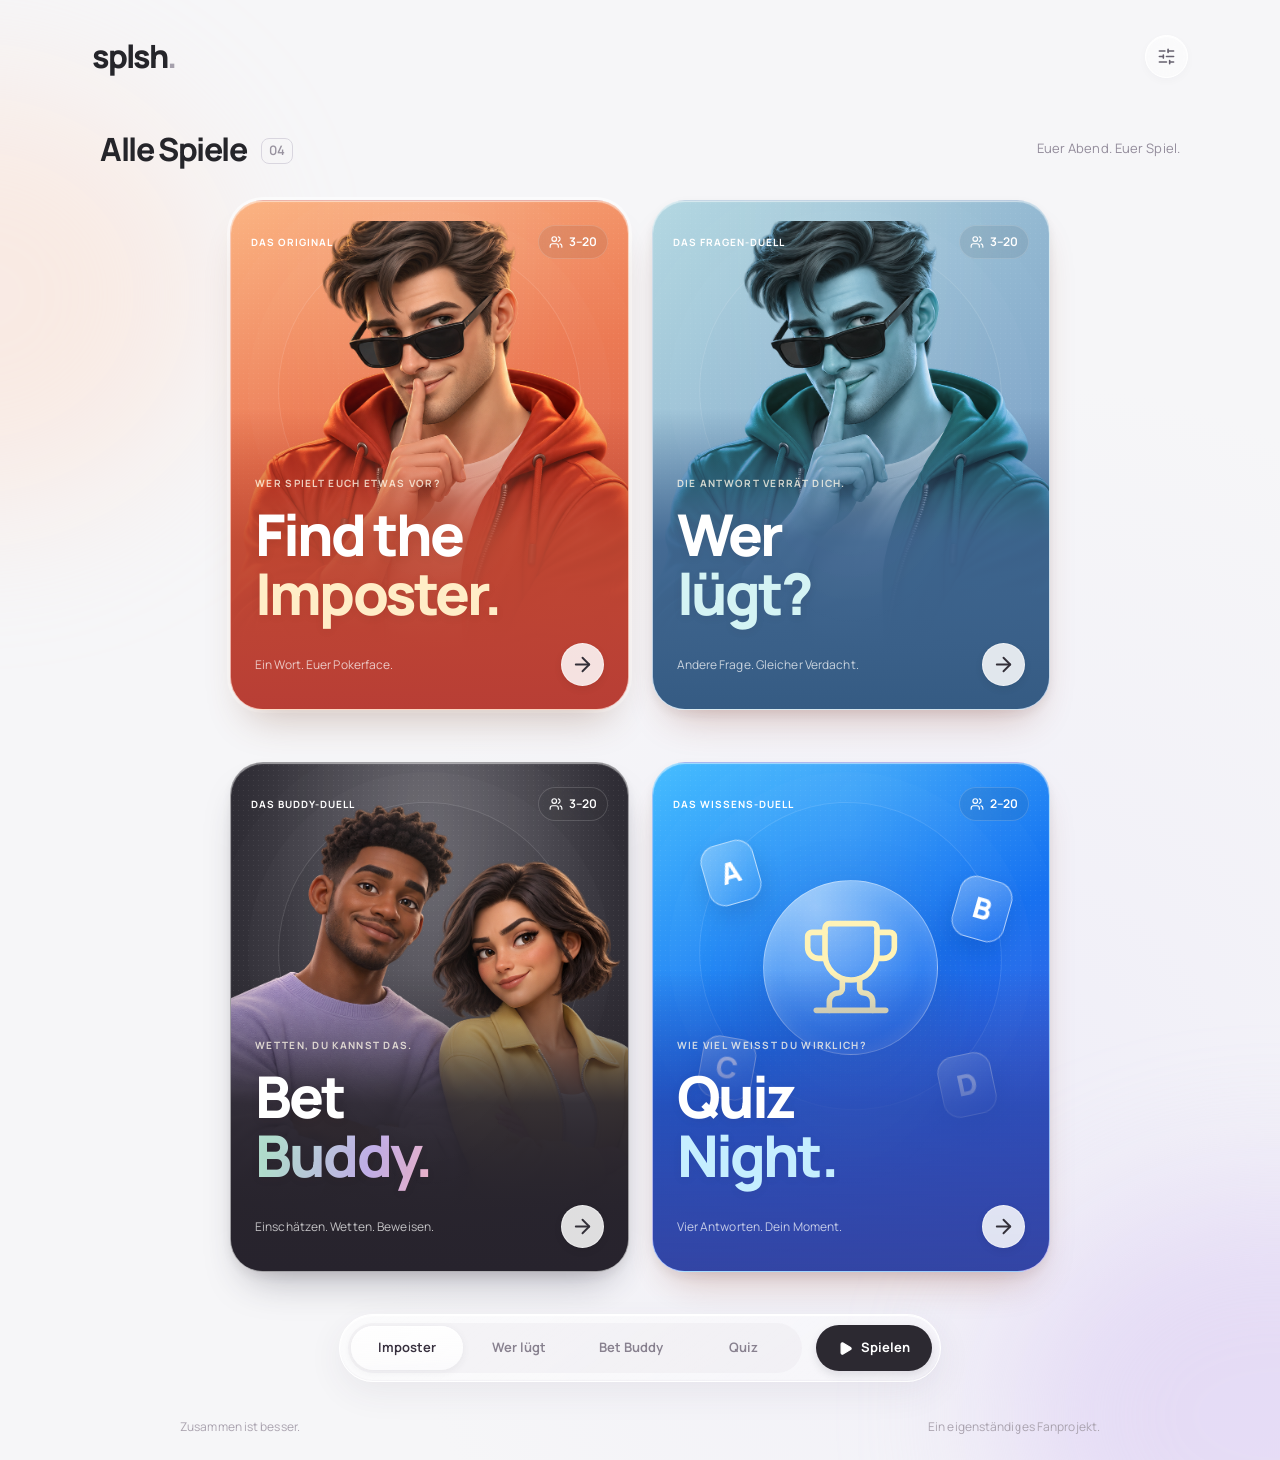
==== index.html @ 6ff17825 "Add files via upload" ====
<!DOCTYPE html><html lang="de"><head><meta charSet="utf-8"/><meta name="viewport" content="width=device-width, initial-scale=1"/><link rel="stylesheet" href="./assets/static/css/index.BQdQdp-l.css" data-rsc-css-href="./assets/static/css/index.BQdQdp-l.css" data-precedence="vite-rsc/importer-resources"/><link rel="modulepreload" fetchPriority="low" href="./assets/static/chunks/index-DfPTAKK_.js"/><script src="./assets/static/chunks/rolldown-runtime-C60lm6uB.js" type="module" async=""></script><script src="./assets/static/chunks/framework-D_rUT4EX.js" type="module" async=""></script><link rel="modulepreload" href="./assets/static/chunks/layout-segment-context-BwCTw4o7.js" crossorigin=""/><link rel="modulepreload" href="./assets/static/chunks/page-D4falIQR.js" crossorigin=""/><title>SPLSH! – Euer Spieleabend</title><meta name="description" content="Imposter, Wer lügt, Bet Buddy und Quiz: Partyspiele für Freunde auf einem Handy."/><script>Object.assign(((self[Symbol.for("vinext.navigationRuntime")]??={bootstrap:{routeManifest:null},functions:{}}).bootstrap.rsc??={rsc:[]}),{params:{},nav:{"pathname":"/","searchParams":[]}})</script><link rel="modulepreload" href="./assets/static/chunks/index-DfPTAKK_.js" />
<link rel="icon" href="./favicon.svg" type="image/svg+xml"></head><body><div class="library-shell"><div class="ambient ambient-one"></div><div class="ambient ambient-two"></div><header class="library-header"><button class="brand" aria-label="Zur Spielauswahl">splsh<span>.</span></button><button class="glass-icon" aria-label="Darstellung einstellen"><svg xmlns="http://www.w3.org/2000/svg" width="19" height="19" viewBox="0 0 24 24" fill="none" stroke="currentColor" stroke-width="2" stroke-linecap="round" stroke-linejoin="round" class="lucide lucide-sliders-horizontal" aria-hidden="true"><path d="M10 5H3"></path><path d="M12 19H3"></path><path d="M14 3v4"></path><path d="M16 17v4"></path><path d="M21 12h-9"></path><path d="M21 19h-5"></path><path d="M21 5h-7"></path><path d="M8 10v4"></path><path d="M8 12H3"></path></svg></button></header><main class="library-main"><div class="library-title"><h1>Alle Spiele<span class="game-count">04</span></h1><span class="library-caption">Euer Abend. Euer Spiel.</span></div><div class="game-carousel"><div class="poster-track"><div class="poster-slide"><button class="poster poster-imposter is-selected" aria-label="Imposter spielen"><div class="poster-surface"><div class="poster-grain"></div><span class="poster-orbit"></span><div class="poster-meta"><span class="poster-label">DAS ORIGINAL</span><span class="glass-badge"><svg xmlns="http://www.w3.org/2000/svg" width="14" height="14" viewBox="0 0 24 24" fill="none" stroke="currentColor" stroke-width="2" stroke-linecap="round" stroke-linejoin="round" class="lucide lucide-users" aria-hidden="true"><path d="M16 21v-2a4 4 0 0 0-4-4H6a4 4 0 0 0-4 4v2"></path><path d="M16 3.128a4 4 0 0 1 0 7.744"></path><path d="M22 21v-2a4 4 0 0 0-3-3.87"></path><circle cx="9" cy="7" r="4"></circle></svg> <!-- -->3–20</span></div><div class="poster-art"><img src="./imposter-character.png" alt="" fetchPriority="high" draggable="false"/></div><div class="poster-copy"><span class="poster-eyebrow">WER SPIELT EUCH ETWAS VOR?</span><h2>Find the<br/><em>Imposter.</em></h2><div class="poster-bottom"><span>Ein Wort. Euer Pokerface.</span><span class="poster-play"><svg xmlns="http://www.w3.org/2000/svg" width="23" height="23" viewBox="0 0 24 24" fill="none" stroke="currentColor" stroke-width="2" stroke-linecap="round" stroke-linejoin="round" class="lucide lucide-arrow-right" aria-hidden="true"><path d="M5 12h14"></path><path d="m12 5 7 7-7 7"></path></svg></span></div></div></div></button></div><div class="poster-slide"><button class="poster poster-questions " aria-label="Wer lügt spielen"><div class="poster-surface"><div class="poster-grain"></div><span class="poster-orbit"></span><div class="poster-meta"><span class="poster-label">DAS FRAGEN-DUELL</span><span class="glass-badge"><svg xmlns="http://www.w3.org/2000/svg" width="14" height="14" viewBox="0 0 24 24" fill="none" stroke="currentColor" stroke-width="2" stroke-linecap="round" stroke-linejoin="round" class="lucide lucide-users" aria-hidden="true"><path d="M16 21v-2a4 4 0 0 0-4-4H6a4 4 0 0 0-4 4v2"></path><path d="M16 3.128a4 4 0 0 1 0 7.744"></path><path d="M22 21v-2a4 4 0 0 0-3-3.87"></path><circle cx="9" cy="7" r="4"></circle></svg> <!-- -->3–20</span></div><div class="poster-art"><img src="./imposter-character.png" alt="" fetchPriority="auto" draggable="false"/></div><div class="poster-copy"><span class="poster-eyebrow">DIE ANTWORT VERRÄT DICH.</span><h2>Wer<br/><em>lügt?</em></h2><div class="poster-bottom"><span>Andere Frage. Gleicher Verdacht.</span><span class="poster-play"><svg xmlns="http://www.w3.org/2000/svg" width="23" height="23" viewBox="0 0 24 24" fill="none" stroke="currentColor" stroke-width="2" stroke-linecap="round" stroke-linejoin="round" class="lucide lucide-arrow-right" aria-hidden="true"><path d="M5 12h14"></path><path d="m12 5 7 7-7 7"></path></svg></span></div></div></div></button></div><div class="poster-slide"><button class="poster poster-buddy " aria-label="Bet Buddy spielen"><div class="poster-surface"><div class="poster-grain"></div><span class="poster-orbit"></span><div class="poster-meta"><span class="poster-label">DAS BUDDY-DUELL</span><span class="glass-badge"><svg xmlns="http://www.w3.org/2000/svg" width="14" height="14" viewBox="0 0 24 24" fill="none" stroke="currentColor" stroke-width="2" stroke-linecap="round" stroke-linejoin="round" class="lucide lucide-users" aria-hidden="true"><path d="M16 21v-2a4 4 0 0 0-4-4H6a4 4 0 0 0-4 4v2"></path><path d="M16 3.128a4 4 0 0 1 0 7.744"></path><path d="M22 21v-2a4 4 0 0 0-3-3.87"></path><circle cx="9" cy="7" r="4"></circle></svg> <!-- -->3–20</span></div><div class="poster-art"><img src="./buddy-characters.png" alt="" fetchPriority="auto" draggable="false"/></div><div class="poster-copy"><span class="poster-eyebrow">WETTEN, DU KANNST DAS.</span><h2>Bet<br/><em>Buddy.</em></h2><div class="poster-bottom"><span>Einschätzen. Wetten. Beweisen.</span><span class="poster-play"><svg xmlns="http://www.w3.org/2000/svg" width="23" height="23" viewBox="0 0 24 24" fill="none" stroke="currentColor" stroke-width="2" stroke-linecap="round" stroke-linejoin="round" class="lucide lucide-arrow-right" aria-hidden="true"><path d="M5 12h14"></path><path d="m12 5 7 7-7 7"></path></svg></span></div></div></div></button></div><div class="poster-slide"><button class="poster poster-quiz " aria-label="Quiz spielen"><div class="poster-surface"><div class="poster-grain"></div><span class="poster-orbit"></span><div class="poster-meta"><span class="poster-label">DAS WISSENS-DUELL</span><span class="glass-badge"><svg xmlns="http://www.w3.org/2000/svg" width="14" height="14" viewBox="0 0 24 24" fill="none" stroke="currentColor" stroke-width="2" stroke-linecap="round" stroke-linejoin="round" class="lucide lucide-users" aria-hidden="true"><path d="M16 21v-2a4 4 0 0 0-4-4H6a4 4 0 0 0-4 4v2"></path><path d="M16 3.128a4 4 0 0 1 0 7.744"></path><path d="M22 21v-2a4 4 0 0 0-3-3.87"></path><circle cx="9" cy="7" r="4"></circle></svg> <!-- -->2–20</span></div><div class="quiz-poster-art" aria-hidden="true"><span class="quiz-orb"><svg xmlns="http://www.w3.org/2000/svg" width="104" height="104" viewBox="0 0 24 24" fill="none" stroke="currentColor" stroke-width="1.3" stroke-linecap="round" stroke-linejoin="round" class="lucide lucide-trophy" aria-hidden="true"><path d="M10 14.66V17a1 1 0 0 1-1 1 2 2 0 0 0-2 2v2"></path><path d="M14 14.66V17a1 1 0 0 0 1 1 2 2 0 0 1 2 2v2"></path><path d="M17.916 10H19.5A2.5 2.5 0 0 0 22 7.5V5a1 1 0 0 0-1-1h-3"></path><path d="M4 22h16"></path><path d="M6 9a6 6 0 0 0 12 0V3a1 1 0 0 0-1-1H7a1 1 0 0 0-1 1z"></path><path d="M6.084 10H4.5A2.5 2.5 0 0 1 2 7.5V5a1 1 0 0 1 1-1h3"></path></svg></span><span class="quiz-float quiz-float-a">A</span><span class="quiz-float quiz-float-b">B</span><span class="quiz-float quiz-float-c">C</span><span class="quiz-float quiz-float-d">D</span></div><div class="poster-copy"><span class="poster-eyebrow">WIE VIEL WEISST DU WIRKLICH?</span><h2>Quiz<br/><em>Night.</em></h2><div class="poster-bottom"><span>Vier Antworten. Dein Moment.</span><span class="poster-play"><svg xmlns="http://www.w3.org/2000/svg" width="23" height="23" viewBox="0 0 24 24" fill="none" stroke="currentColor" stroke-width="2" stroke-linecap="round" stroke-linejoin="round" class="lucide lucide-arrow-right" aria-hidden="true"><path d="M5 12h14"></path><path d="m12 5 7 7-7 7"></path></svg></span></div></div></div></button></div></div></div><div class="carousel-controls"><button aria-label="Vorheriges Spiel" disabled=""><svg xmlns="http://www.w3.org/2000/svg" width="18" height="18" viewBox="0 0 24 24" fill="none" stroke="currentColor" stroke-width="2" stroke-linecap="round" stroke-linejoin="round" class="lucide lucide-chevron-left" aria-hidden="true"><path d="m15 18-6-6 6-6"></path></svg></button><div class="carousel-dots"><button aria-label="Imposter auswählen" aria-pressed="true" class="active"></button><button aria-label="Wer lügt auswählen" aria-pressed="false" class=""></button><button aria-label="Bet Buddy auswählen" aria-pressed="false" class=""></button><button aria-label="Quiz auswählen" aria-pressed="false" class=""></button></div><button aria-label="Nächstes Spiel"><svg xmlns="http://www.w3.org/2000/svg" width="18" height="18" viewBox="0 0 24 24" fill="none" stroke="currentColor" stroke-width="2" stroke-linecap="round" stroke-linejoin="round" class="lucide lucide-chevron-right" aria-hidden="true"><path d="m9 18 6-6-6-6"></path></svg></button></div><nav class="glass-dock" aria-label="Spiel wählen und starten"><div class="dock-selector"><span class="dock-indicator" style="--active-game:0"></span><button aria-pressed="true">Imposter</button><button aria-pressed="false">Wer lügt</button><button aria-pressed="false">Bet Buddy</button><button aria-pressed="false">Quiz</button></div><button class="dock-play"><svg xmlns="http://www.w3.org/2000/svg" width="15" height="15" viewBox="0 0 24 24" fill="currentColor" stroke="currentColor" stroke-width="2" stroke-linecap="round" stroke-linejoin="round" class="lucide lucide-play" aria-hidden="true"><path d="M5 5a2 2 0 0 1 3.008-1.728l11.997 6.998a2 2 0 0 1 .003 3.458l-12 7A2 2 0 0 1 5 19z"></path></svg> Spielen</button></nav></main><footer class="library-footer"><span>Zusammen ist besser.</span><span>Ein eigenständiges Fanprojekt.</span></footer></div><script type="module" src="./assets/static/chunks/index-DfPTAKK_.js" id="_R_" async=""></script><script>((self[Symbol.for("vinext.navigationRuntime")]??={bootstrap:{routeManifest:null},functions:{}}).bootstrap.rsc??={rsc:[]}).rsc.push("2:I[\"3bb4c73cb361\",[],\"Children\",1]\n")</script><script>((self[Symbol.for("vinext.navigationRuntime")]??={bootstrap:{routeManifest:null},functions:{}}).bootstrap.rsc??={rsc:[]}).rsc.push("3:I[\"0bef8629d058\",[],\"GlobalErrorBoundary\",1]\n")</script><script>((self[Symbol.for("vinext.navigationRuntime")]??={bootstrap:{routeManifest:null},functions:{}}).bootstrap.rsc??={rsc:[]}).rsc.push("4:I[\"a7f3f1d63985\",[],\"default\",1]\n")</script><script>((self[Symbol.for("vinext.navigationRuntime")]??={bootstrap:{routeManifest:null},functions:{}}).bootstrap.rsc??={rsc:[]}).rsc.push("5:I[\"0bef8629d058\",[],\"ErrorBoundary\",1]\n")</script><script>((self[Symbol.for("vinext.navigationRuntime")]??={bootstrap:{routeManifest:null},functions:{}}).bootstrap.rsc??={rsc:[]}).rsc.push("6:I[\"bcc88b3729e4\",[],\"LayoutSegmentProvider\",1]\n")</script><script>((self[Symbol.for("vinext.navigationRuntime")]??={bootstrap:{routeManifest:null},functions:{}}).bootstrap.rsc??={rsc:[]}).rsc.push("7:I[\"3bb4c73cb361\",[],\"Slot\",1]\n")</script><script>((self[Symbol.for("vinext.navigationRuntime")]??={bootstrap:{routeManifest:null},functions:{}}).bootstrap.rsc??={rsc:[]}).rsc.push("8:I[\"0bef8629d058\",[],\"NotFoundBoundary\",1]\n")</script><script>((self[Symbol.for("vinext.navigationRuntime")]??={bootstrap:{routeManifest:null},functions:{}}).bootstrap.rsc??={rsc:[]}).rsc.push("9:I[\"fdec6512cad3\",[],\"AppRouterScrollTarget\",1]\n")</script><script>((self[Symbol.for("vinext.navigationRuntime")]??={bootstrap:{routeManifest:null},functions:{}}).bootstrap.rsc??={rsc:[]}).rsc.push("a:I[\"0bef8629d058\",[],\"RedirectBoundary\",1]\n")</script><script>((self[Symbol.for("vinext.navigationRuntime")]??={bootstrap:{routeManifest:null},functions:{}}).bootstrap.rsc??={rsc:[]}).rsc.push(":HL[\"./assets/static/css/index.BQdQdp-l.css\",\"style\"     ]\n")</script><script>((self[Symbol.for("vinext.navigationRuntime")]??={bootstrap:{routeManifest:null},functions:{}}).bootstrap.rsc??={rsc:[]}).rsc.push("0:{\"page:/\":\"$L1\",\"layout:/\":[[[\"$\",\"link\",\"css:./assets/static/css/index.BQdQdp-l.css\",{\"rel\":\"stylesheet\",\"precedence\":\"vite-rsc/importer-resources\",\"href\":\"./assets/static/css/index.BQdQdp-l.css\",\"data-rsc-css-href\":\"./assets/static/css/index.BQdQdp-l.css\"}],\"$undefined\"],[\"$\",\"html\",null,{\"lang\":\"de\",\"children\":[\"$\",\"body\",null,{\"children\":[\"$\",\"$L2\",null,{}]}]}]],\"route:/\":[[[\"$\",\"meta\",null,{\"charSet\":\"utf-8\"}],[[\"$\",\"title\",\"0\",{\"children\":\"SPLSH! – Euer Spieleabend\"}],[\"$\",\"meta\",\"1\",{\"name\":\"description\",\"content\":\"Imposter, Wer lügt, Bet Buddy und Quiz: Partyspiele für Freunde auf einem Handy.\"}]],[[\"$\",\"meta\",\"0\",{\"name\":\"viewport\",\"content\":\"width=device-width, initial-scale=1\"}]]],[\"$\",\"$L3\",null,{\"fallback\":\"$4\",\"children\":[\"$\",\"$L5\",null,{\"fallback\":\"$4\",\"children\":[\"$\",\"$L6\",null,{\"providerId\":\"layout:/\",\"segmentMap\":{\"children\":[]},\"children\":[\"$\",\"$L7\",null,{\"id\":\"layout:/\",\"parallelSlots\":\"$undefined\",\"children\":[\"$\",\"$L8\",null,{\"resetKey\":\"\",\"fallback\":[[\"$\",\"title\",null,{\"children\":\"404: This page could not be found.\"}],[\"$\",\"div\",null,{\"style\":{\"fontFamily\":\"system-ui,\\\"Segoe UI\\\",Roboto,Helvetica,Arial,sans-serif,\\\"Apple Color Emoji\\\",\\\"Segoe UI Emoji\\\"\",\"height\":\"100vh\",\"textAlign\":\"center\",\"display\":\"flex\",\"flexDirection\":\"column\",\"alignItems\":\"center\",\"justifyContent\":\"center\"},\"children\":[\"$\",\"div\",null,{\"children\":[[\"$\",\"style\",null,{\"dangerouslySetInnerHTML\":{\"__html\":\"body{color:#000;background:#fff;margin:0}.next-error-h1{border-right:1px solid rgba(0,0,0,.3)}@media (prefers-color-scheme:dark){body{color:#fff;background:#000}.next-error-h1{border-right:1px solid rgba(255,255,255,.3)}}\"}}],[\"$\",\"h1\",null,{\"className\":\"next-error-h1\",\"style\":{\"display\":\"inline-block\",\"margin\":\"0 20px 0 0\",\"padding\":\"0 23px 0 0\",\"fontSize\":24,\"fontWeight\":500,\"verticalAlign\":\"top\",\"lineHeight\":\"49px\"},\"children\":404}],[\"$\",\"div\",null,{\"style\":{\"display\":\"inline-block\"},\"children\":[\"$\",\"h2\",null,{\"style\":{\"fontSize\":14,\"fontWeight\":400,\"lineHeight\":\"49px\",\"margin\":0},\"children\":\"This page could not be found.\"}]}]]}]}]],\"children\":[\"$\",\"$L9\",null,{\"children\":[\"$\",\"$La\",null,{\"children\":[[\"$\",\"$L6\",null,{\"providerId\":\"page:/\",\"segmentMap\":{\"children\":[\"__PAGE__\"]},\"children\":[\"$\",\"$L7\",null,{\"id\":\"page:/\"}]}],null]}]}]}]}]}]}]}],null,null],\"__route\":\"route:/\",\"__interceptionContext\":null,\"__layoutIds\":[\"layout:/\"],\"__rootLayout\":\"/\",\"__bfcacheSegmentIdentities\":{\"layout:/\":\"[\\\"layout\\\",\\\"layout:/\\\",\\\"root-boundary:/\\\",\\\"\\\"]\",\"page:/\":\"[\\\"page\\\",\\\"page:/\\\",\\\"root-boundary:/\\\",\\\"\\\"]\"},\"__srcPage\":[\"page\"],\"__layoutFlags\":{\"layout:/\":\"s\"},\"__artifactCompatibility\":{\"schemaVersion\":1,\"graphVersion\":\"app-route-graph:1177fd80f83fa7b0\",\"deploymentVersion\":\"8898e995-30de-4232-a645-29464180fdb5\",\"appElementsSchemaVersion\":1,\"rscPayloadSchemaVersion\":1,\"rootBoundaryId\":\"/\",\"renderEpoch\":null}}\n")</script><script>((self[Symbol.for("vinext.navigationRuntime")]??={bootstrap:{routeManifest:null},functions:{}}).bootstrap.rsc??={rsc:[]}).rsc.push("b:I[\"6efdf509a785\",[],\"default\",1]\n")</script><script>((self[Symbol.for("vinext.navigationRuntime")]??={bootstrap:{routeManifest:null},functions:{}}).bootstrap.rsc??={rsc:[]}).rsc.push("1:[\"$\",\"$Lb\",null,{\"params\":\"$@c\",\"searchParams\":\"$@d\"}]\n")</script><script>((self[Symbol.for("vinext.navigationRuntime")]??={bootstrap:{routeManifest:null},functions:{}}).bootstrap.rsc??={rsc:[]}).rsc.push("c:{}\n")</script><script>((self[Symbol.for("vinext.navigationRuntime")]??={bootstrap:{routeManifest:null},functions:{}}).bootstrap.rsc??={rsc:[]}).rsc.push("d:{}\n")</script><script>Object.assign(((self[Symbol.for("vinext.navigationRuntime")]??={bootstrap:{routeManifest:null},functions:{}}).bootstrap.rsc??={rsc:[]}),{"initialCacheKind":"dynamic"});((self[Symbol.for("vinext.navigationRuntime")]??={bootstrap:{routeManifest:null},functions:{}}).bootstrap.rsc??={rsc:[]}).done=true</script></body></html>
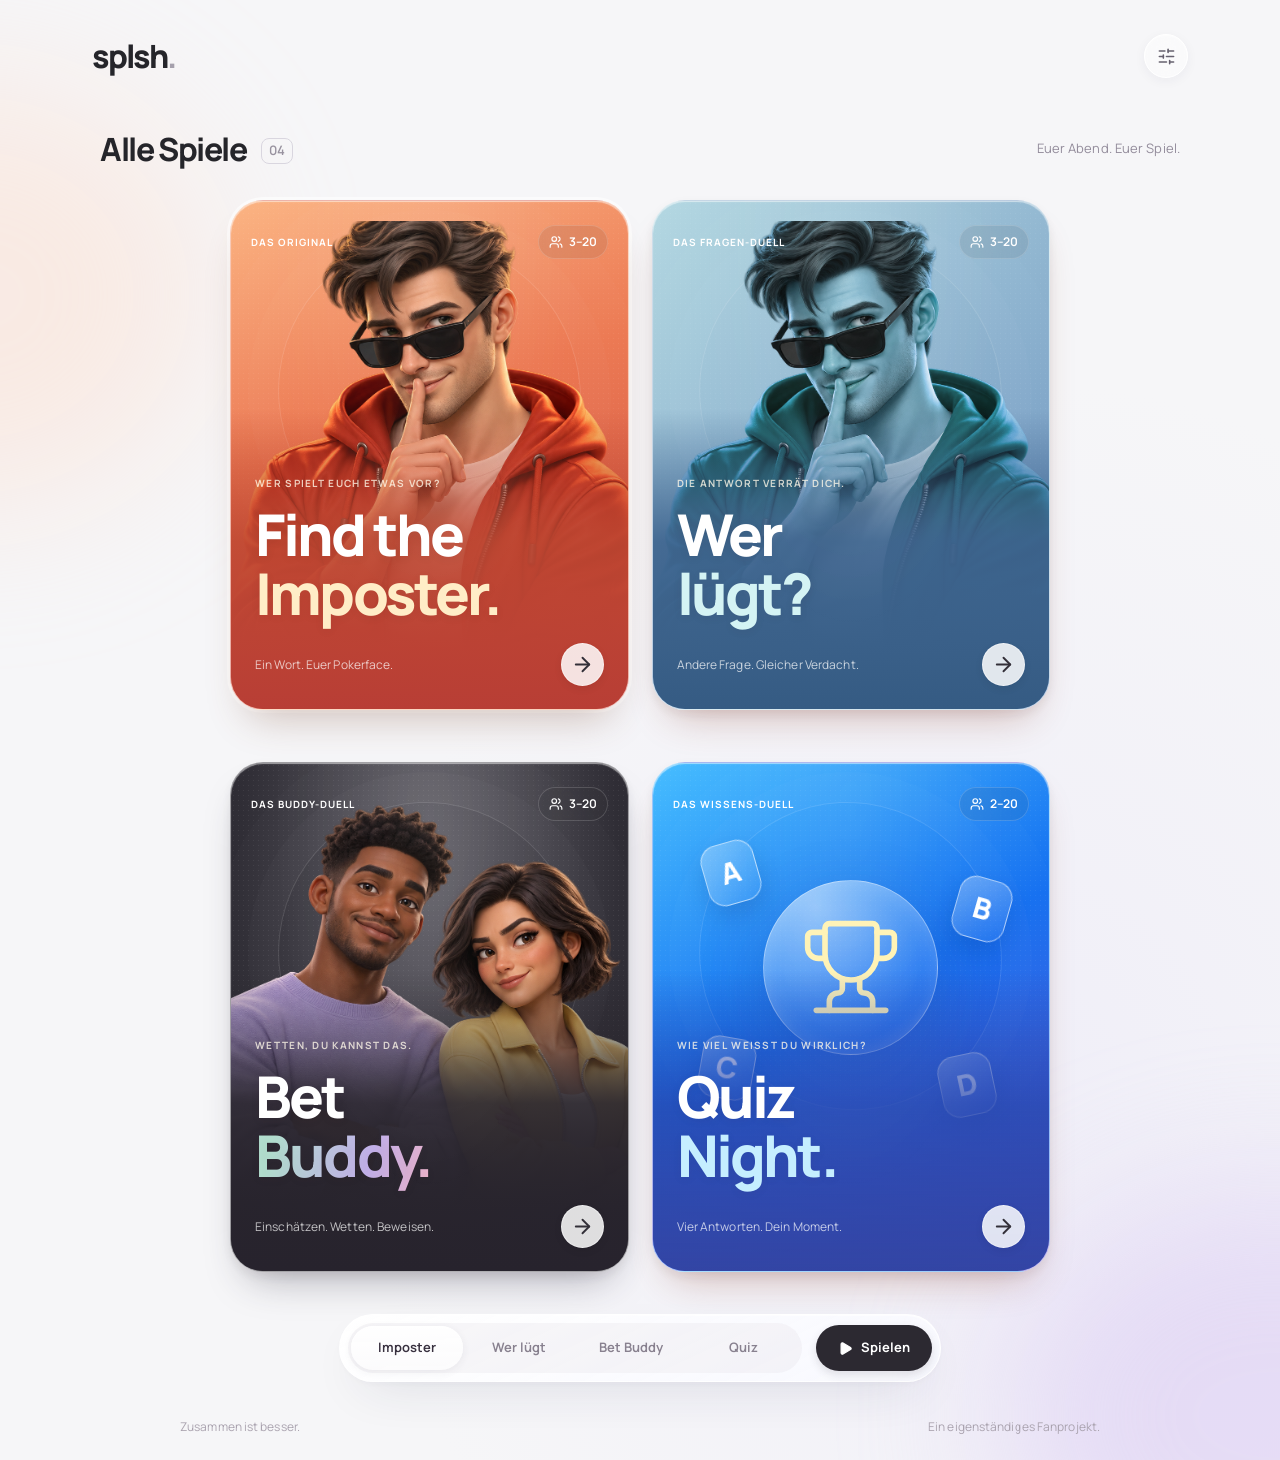
==== commit 6700916d: "Add files via upload" ====
--- a/index.html
+++ b/index.html
@@ -1,2 +1,2 @@
-<!DOCTYPE html><html lang="de"><head><meta charSet="utf-8"/><meta name="viewport" content="width=device-width, initial-scale=1"/><link rel="stylesheet" href="./assets/static/css/index.BQdQdp-l.css" data-rsc-css-href="./assets/static/css/index.BQdQdp-l.css" data-precedence="vite-rsc/importer-resources"/><link rel="modulepreload" fetchPriority="low" href="./assets/static/chunks/index-DfPTAKK_.js"/><script src="./assets/static/chunks/rolldown-runtime-C60lm6uB.js" type="module" async=""></script><script src="./assets/static/chunks/framework-D_rUT4EX.js" type="module" async=""></script><link rel="modulepreload" href="./assets/static/chunks/layout-segment-context-BwCTw4o7.js" crossorigin=""/><link rel="modulepreload" href="./assets/static/chunks/page-D4falIQR.js" crossorigin=""/><title>SPLSH! – Euer Spieleabend</title><meta name="description" content="Imposter, Wer lügt, Bet Buddy und Quiz: Partyspiele für Freunde auf einem Handy."/><script>Object.assign(((self[Symbol.for("vinext.navigationRuntime")]??={bootstrap:{routeManifest:null},functions:{}}).bootstrap.rsc??={rsc:[]}),{params:{},nav:{"pathname":"/","searchParams":[]}})</script><link rel="modulepreload" href="./assets/static/chunks/index-DfPTAKK_.js" />
-<link rel="icon" href="./favicon.svg" type="image/svg+xml"></head><body><div class="library-shell"><div class="ambient ambient-one"></div><div class="ambient ambient-two"></div><header class="library-header"><button class="brand" aria-label="Zur Spielauswahl">splsh<span>.</span></button><button class="glass-icon" aria-label="Darstellung einstellen"><svg xmlns="http://www.w3.org/2000/svg" width="19" height="19" viewBox="0 0 24 24" fill="none" stroke="currentColor" stroke-width="2" stroke-linecap="round" stroke-linejoin="round" class="lucide lucide-sliders-horizontal" aria-hidden="true"><path d="M10 5H3"></path><path d="M12 19H3"></path><path d="M14 3v4"></path><path d="M16 17v4"></path><path d="M21 12h-9"></path><path d="M21 19h-5"></path><path d="M21 5h-7"></path><path d="M8 10v4"></path><path d="M8 12H3"></path></svg></button></header><main class="library-main"><div class="library-title"><h1>Alle Spiele<span class="game-count">04</span></h1><span class="library-caption">Euer Abend. Euer Spiel.</span></div><div class="game-carousel"><div class="poster-track"><div class="poster-slide"><button class="poster poster-imposter is-selected" aria-label="Imposter spielen"><div class="poster-surface"><div class="poster-grain"></div><span class="poster-orbit"></span><div class="poster-meta"><span class="poster-label">DAS ORIGINAL</span><span class="glass-badge"><svg xmlns="http://www.w3.org/2000/svg" width="14" height="14" viewBox="0 0 24 24" fill="none" stroke="currentColor" stroke-width="2" stroke-linecap="round" stroke-linejoin="round" class="lucide lucide-users" aria-hidden="true"><path d="M16 21v-2a4 4 0 0 0-4-4H6a4 4 0 0 0-4 4v2"></path><path d="M16 3.128a4 4 0 0 1 0 7.744"></path><path d="M22 21v-2a4 4 0 0 0-3-3.87"></path><circle cx="9" cy="7" r="4"></circle></svg> <!-- -->3–20</span></div><div class="poster-art"><img src="./imposter-character.png" alt="" fetchPriority="high" draggable="false"/></div><div class="poster-copy"><span class="poster-eyebrow">WER SPIELT EUCH ETWAS VOR?</span><h2>Find the<br/><em>Imposter.</em></h2><div class="poster-bottom"><span>Ein Wort. Euer Pokerface.</span><span class="poster-play"><svg xmlns="http://www.w3.org/2000/svg" width="23" height="23" viewBox="0 0 24 24" fill="none" stroke="currentColor" stroke-width="2" stroke-linecap="round" stroke-linejoin="round" class="lucide lucide-arrow-right" aria-hidden="true"><path d="M5 12h14"></path><path d="m12 5 7 7-7 7"></path></svg></span></div></div></div></button></div><div class="poster-slide"><button class="poster poster-questions " aria-label="Wer lügt spielen"><div class="poster-surface"><div class="poster-grain"></div><span class="poster-orbit"></span><div class="poster-meta"><span class="poster-label">DAS FRAGEN-DUELL</span><span class="glass-badge"><svg xmlns="http://www.w3.org/2000/svg" width="14" height="14" viewBox="0 0 24 24" fill="none" stroke="currentColor" stroke-width="2" stroke-linecap="round" stroke-linejoin="round" class="lucide lucide-users" aria-hidden="true"><path d="M16 21v-2a4 4 0 0 0-4-4H6a4 4 0 0 0-4 4v2"></path><path d="M16 3.128a4 4 0 0 1 0 7.744"></path><path d="M22 21v-2a4 4 0 0 0-3-3.87"></path><circle cx="9" cy="7" r="4"></circle></svg> <!-- -->3–20</span></div><div class="poster-art"><img src="./imposter-character.png" alt="" fetchPriority="auto" draggable="false"/></div><div class="poster-copy"><span class="poster-eyebrow">DIE ANTWORT VERRÄT DICH.</span><h2>Wer<br/><em>lügt?</em></h2><div class="poster-bottom"><span>Andere Frage. Gleicher Verdacht.</span><span class="poster-play"><svg xmlns="http://www.w3.org/2000/svg" width="23" height="23" viewBox="0 0 24 24" fill="none" stroke="currentColor" stroke-width="2" stroke-linecap="round" stroke-linejoin="round" class="lucide lucide-arrow-right" aria-hidden="true"><path d="M5 12h14"></path><path d="m12 5 7 7-7 7"></path></svg></span></div></div></div></button></div><div class="poster-slide"><button class="poster poster-buddy " aria-label="Bet Buddy spielen"><div class="poster-surface"><div class="poster-grain"></div><span class="poster-orbit"></span><div class="poster-meta"><span class="poster-label">DAS BUDDY-DUELL</span><span class="glass-badge"><svg xmlns="http://www.w3.org/2000/svg" width="14" height="14" viewBox="0 0 24 24" fill="none" stroke="currentColor" stroke-width="2" stroke-linecap="round" stroke-linejoin="round" class="lucide lucide-users" aria-hidden="true"><path d="M16 21v-2a4 4 0 0 0-4-4H6a4 4 0 0 0-4 4v2"></path><path d="M16 3.128a4 4 0 0 1 0 7.744"></path><path d="M22 21v-2a4 4 0 0 0-3-3.87"></path><circle cx="9" cy="7" r="4"></circle></svg> <!-- -->3–20</span></div><div class="poster-art"><img src="./buddy-characters.png" alt="" fetchPriority="auto" draggable="false"/></div><div class="poster-copy"><span class="poster-eyebrow">WETTEN, DU KANNST DAS.</span><h2>Bet<br/><em>Buddy.</em></h2><div class="poster-bottom"><span>Einschätzen. Wetten. Beweisen.</span><span class="poster-play"><svg xmlns="http://www.w3.org/2000/svg" width="23" height="23" viewBox="0 0 24 24" fill="none" stroke="currentColor" stroke-width="2" stroke-linecap="round" stroke-linejoin="round" class="lucide lucide-arrow-right" aria-hidden="true"><path d="M5 12h14"></path><path d="m12 5 7 7-7 7"></path></svg></span></div></div></div></button></div><div class="poster-slide"><button class="poster poster-quiz " aria-label="Quiz spielen"><div class="poster-surface"><div class="poster-grain"></div><span class="poster-orbit"></span><div class="poster-meta"><span class="poster-label">DAS WISSENS-DUELL</span><span class="glass-badge"><svg xmlns="http://www.w3.org/2000/svg" width="14" height="14" viewBox="0 0 24 24" fill="none" stroke="currentColor" stroke-width="2" stroke-linecap="round" stroke-linejoin="round" class="lucide lucide-users" aria-hidden="true"><path d="M16 21v-2a4 4 0 0 0-4-4H6a4 4 0 0 0-4 4v2"></path><path d="M16 3.128a4 4 0 0 1 0 7.744"></path><path d="M22 21v-2a4 4 0 0 0-3-3.87"></path><circle cx="9" cy="7" r="4"></circle></svg> <!-- -->2–20</span></div><div class="quiz-poster-art" aria-hidden="true"><span class="quiz-orb"><svg xmlns="http://www.w3.org/2000/svg" width="104" height="104" viewBox="0 0 24 24" fill="none" stroke="currentColor" stroke-width="1.3" stroke-linecap="round" stroke-linejoin="round" class="lucide lucide-trophy" aria-hidden="true"><path d="M10 14.66V17a1 1 0 0 1-1 1 2 2 0 0 0-2 2v2"></path><path d="M14 14.66V17a1 1 0 0 0 1 1 2 2 0 0 1 2 2v2"></path><path d="M17.916 10H19.5A2.5 2.5 0 0 0 22 7.5V5a1 1 0 0 0-1-1h-3"></path><path d="M4 22h16"></path><path d="M6 9a6 6 0 0 0 12 0V3a1 1 0 0 0-1-1H7a1 1 0 0 0-1 1z"></path><path d="M6.084 10H4.5A2.5 2.5 0 0 1 2 7.5V5a1 1 0 0 1 1-1h3"></path></svg></span><span class="quiz-float quiz-float-a">A</span><span class="quiz-float quiz-float-b">B</span><span class="quiz-float quiz-float-c">C</span><span class="quiz-float quiz-float-d">D</span></div><div class="poster-copy"><span class="poster-eyebrow">WIE VIEL WEISST DU WIRKLICH?</span><h2>Quiz<br/><em>Night.</em></h2><div class="poster-bottom"><span>Vier Antworten. Dein Moment.</span><span class="poster-play"><svg xmlns="http://www.w3.org/2000/svg" width="23" height="23" viewBox="0 0 24 24" fill="none" stroke="currentColor" stroke-width="2" stroke-linecap="round" stroke-linejoin="round" class="lucide lucide-arrow-right" aria-hidden="true"><path d="M5 12h14"></path><path d="m12 5 7 7-7 7"></path></svg></span></div></div></div></button></div></div></div><div class="carousel-controls"><button aria-label="Vorheriges Spiel" disabled=""><svg xmlns="http://www.w3.org/2000/svg" width="18" height="18" viewBox="0 0 24 24" fill="none" stroke="currentColor" stroke-width="2" stroke-linecap="round" stroke-linejoin="round" class="lucide lucide-chevron-left" aria-hidden="true"><path d="m15 18-6-6 6-6"></path></svg></button><div class="carousel-dots"><button aria-label="Imposter auswählen" aria-pressed="true" class="active"></button><button aria-label="Wer lügt auswählen" aria-pressed="false" class=""></button><button aria-label="Bet Buddy auswählen" aria-pressed="false" class=""></button><button aria-label="Quiz auswählen" aria-pressed="false" class=""></button></div><button aria-label="Nächstes Spiel"><svg xmlns="http://www.w3.org/2000/svg" width="18" height="18" viewBox="0 0 24 24" fill="none" stroke="currentColor" stroke-width="2" stroke-linecap="round" stroke-linejoin="round" class="lucide lucide-chevron-right" aria-hidden="true"><path d="m9 18 6-6-6-6"></path></svg></button></div><nav class="glass-dock" aria-label="Spiel wählen und starten"><div class="dock-selector"><span class="dock-indicator" style="--active-game:0"></span><button aria-pressed="true">Imposter</button><button aria-pressed="false">Wer lügt</button><button aria-pressed="false">Bet Buddy</button><button aria-pressed="false">Quiz</button></div><button class="dock-play"><svg xmlns="http://www.w3.org/2000/svg" width="15" height="15" viewBox="0 0 24 24" fill="currentColor" stroke="currentColor" stroke-width="2" stroke-linecap="round" stroke-linejoin="round" class="lucide lucide-play" aria-hidden="true"><path d="M5 5a2 2 0 0 1 3.008-1.728l11.997 6.998a2 2 0 0 1 .003 3.458l-12 7A2 2 0 0 1 5 19z"></path></svg> Spielen</button></nav></main><footer class="library-footer"><span>Zusammen ist besser.</span><span>Ein eigenständiges Fanprojekt.</span></footer></div><script type="module" src="./assets/static/chunks/index-DfPTAKK_.js" id="_R_" async=""></script><script>((self[Symbol.for("vinext.navigationRuntime")]??={bootstrap:{routeManifest:null},functions:{}}).bootstrap.rsc??={rsc:[]}).rsc.push("2:I[\"3bb4c73cb361\",[],\"Children\",1]\n")</script><script>((self[Symbol.for("vinext.navigationRuntime")]??={bootstrap:{routeManifest:null},functions:{}}).bootstrap.rsc??={rsc:[]}).rsc.push("3:I[\"0bef8629d058\",[],\"GlobalErrorBoundary\",1]\n")</script><script>((self[Symbol.for("vinext.navigationRuntime")]??={bootstrap:{routeManifest:null},functions:{}}).bootstrap.rsc??={rsc:[]}).rsc.push("4:I[\"a7f3f1d63985\",[],\"default\",1]\n")</script><script>((self[Symbol.for("vinext.navigationRuntime")]??={bootstrap:{routeManifest:null},functions:{}}).bootstrap.rsc??={rsc:[]}).rsc.push("5:I[\"0bef8629d058\",[],\"ErrorBoundary\",1]\n")</script><script>((self[Symbol.for("vinext.navigationRuntime")]??={bootstrap:{routeManifest:null},functions:{}}).bootstrap.rsc??={rsc:[]}).rsc.push("6:I[\"bcc88b3729e4\",[],\"LayoutSegmentProvider\",1]\n")</script><script>((self[Symbol.for("vinext.navigationRuntime")]??={bootstrap:{routeManifest:null},functions:{}}).bootstrap.rsc??={rsc:[]}).rsc.push("7:I[\"3bb4c73cb361\",[],\"Slot\",1]\n")</script><script>((self[Symbol.for("vinext.navigationRuntime")]??={bootstrap:{routeManifest:null},functions:{}}).bootstrap.rsc??={rsc:[]}).rsc.push("8:I[\"0bef8629d058\",[],\"NotFoundBoundary\",1]\n")</script><script>((self[Symbol.for("vinext.navigationRuntime")]??={bootstrap:{routeManifest:null},functions:{}}).bootstrap.rsc??={rsc:[]}).rsc.push("9:I[\"fdec6512cad3\",[],\"AppRouterScrollTarget\",1]\n")</script><script>((self[Symbol.for("vinext.navigationRuntime")]??={bootstrap:{routeManifest:null},functions:{}}).bootstrap.rsc??={rsc:[]}).rsc.push("a:I[\"0bef8629d058\",[],\"RedirectBoundary\",1]\n")</script><script>((self[Symbol.for("vinext.navigationRuntime")]??={bootstrap:{routeManifest:null},functions:{}}).bootstrap.rsc??={rsc:[]}).rsc.push(":HL[\"./assets/static/css/index.BQdQdp-l.css\",\"style\"     ]\n")</script><script>((self[Symbol.for("vinext.navigationRuntime")]??={bootstrap:{routeManifest:null},functions:{}}).bootstrap.rsc??={rsc:[]}).rsc.push("0:{\"page:/\":\"$L1\",\"layout:/\":[[[\"$\",\"link\",\"css:./assets/static/css/index.BQdQdp-l.css\",{\"rel\":\"stylesheet\",\"precedence\":\"vite-rsc/importer-resources\",\"href\":\"./assets/static/css/index.BQdQdp-l.css\",\"data-rsc-css-href\":\"./assets/static/css/index.BQdQdp-l.css\"}],\"$undefined\"],[\"$\",\"html\",null,{\"lang\":\"de\",\"children\":[\"$\",\"body\",null,{\"children\":[\"$\",\"$L2\",null,{}]}]}]],\"route:/\":[[[\"$\",\"meta\",null,{\"charSet\":\"utf-8\"}],[[\"$\",\"title\",\"0\",{\"children\":\"SPLSH! – Euer Spieleabend\"}],[\"$\",\"meta\",\"1\",{\"name\":\"description\",\"content\":\"Imposter, Wer lügt, Bet Buddy und Quiz: Partyspiele für Freunde auf einem Handy.\"}]],[[\"$\",\"meta\",\"0\",{\"name\":\"viewport\",\"content\":\"width=device-width, initial-scale=1\"}]]],[\"$\",\"$L3\",null,{\"fallback\":\"$4\",\"children\":[\"$\",\"$L5\",null,{\"fallback\":\"$4\",\"children\":[\"$\",\"$L6\",null,{\"providerId\":\"layout:/\",\"segmentMap\":{\"children\":[]},\"children\":[\"$\",\"$L7\",null,{\"id\":\"layout:/\",\"parallelSlots\":\"$undefined\",\"children\":[\"$\",\"$L8\",null,{\"resetKey\":\"\",\"fallback\":[[\"$\",\"title\",null,{\"children\":\"404: This page could not be found.\"}],[\"$\",\"div\",null,{\"style\":{\"fontFamily\":\"system-ui,\\\"Segoe UI\\\",Roboto,Helvetica,Arial,sans-serif,\\\"Apple Color Emoji\\\",\\\"Segoe UI Emoji\\\"\",\"height\":\"100vh\",\"textAlign\":\"center\",\"display\":\"flex\",\"flexDirection\":\"column\",\"alignItems\":\"center\",\"justifyContent\":\"center\"},\"children\":[\"$\",\"div\",null,{\"children\":[[\"$\",\"style\",null,{\"dangerouslySetInnerHTML\":{\"__html\":\"body{color:#000;background:#fff;margin:0}.next-error-h1{border-right:1px solid rgba(0,0,0,.3)}@media (prefers-color-scheme:dark){body{color:#fff;background:#000}.next-error-h1{border-right:1px solid rgba(255,255,255,.3)}}\"}}],[\"$\",\"h1\",null,{\"className\":\"next-error-h1\",\"style\":{\"display\":\"inline-block\",\"margin\":\"0 20px 0 0\",\"padding\":\"0 23px 0 0\",\"fontSize\":24,\"fontWeight\":500,\"verticalAlign\":\"top\",\"lineHeight\":\"49px\"},\"children\":404}],[\"$\",\"div\",null,{\"style\":{\"display\":\"inline-block\"},\"children\":[\"$\",\"h2\",null,{\"style\":{\"fontSize\":14,\"fontWeight\":400,\"lineHeight\":\"49px\",\"margin\":0},\"children\":\"This page could not be found.\"}]}]]}]}]],\"children\":[\"$\",\"$L9\",null,{\"children\":[\"$\",\"$La\",null,{\"children\":[[\"$\",\"$L6\",null,{\"providerId\":\"page:/\",\"segmentMap\":{\"children\":[\"__PAGE__\"]},\"children\":[\"$\",\"$L7\",null,{\"id\":\"page:/\"}]}],null]}]}]}]}]}]}]}],null,null],\"__route\":\"route:/\",\"__interceptionContext\":null,\"__layoutIds\":[\"layout:/\"],\"__rootLayout\":\"/\",\"__bfcacheSegmentIdentities\":{\"layout:/\":\"[\\\"layout\\\",\\\"layout:/\\\",\\\"root-boundary:/\\\",\\\"\\\"]\",\"page:/\":\"[\\\"page\\\",\\\"page:/\\\",\\\"root-boundary:/\\\",\\\"\\\"]\"},\"__srcPage\":[\"page\"],\"__layoutFlags\":{\"layout:/\":\"s\"},\"__artifactCompatibility\":{\"schemaVersion\":1,\"graphVersion\":\"app-route-graph:1177fd80f83fa7b0\",\"deploymentVersion\":\"8898e995-30de-4232-a645-29464180fdb5\",\"appElementsSchemaVersion\":1,\"rscPayloadSchemaVersion\":1,\"rootBoundaryId\":\"/\",\"renderEpoch\":null}}\n")</script><script>((self[Symbol.for("vinext.navigationRuntime")]??={bootstrap:{routeManifest:null},functions:{}}).bootstrap.rsc??={rsc:[]}).rsc.push("b:I[\"6efdf509a785\",[],\"default\",1]\n")</script><script>((self[Symbol.for("vinext.navigationRuntime")]??={bootstrap:{routeManifest:null},functions:{}}).bootstrap.rsc??={rsc:[]}).rsc.push("1:[\"$\",\"$Lb\",null,{\"params\":\"$@c\",\"searchParams\":\"$@d\"}]\n")</script><script>((self[Symbol.for("vinext.navigationRuntime")]??={bootstrap:{routeManifest:null},functions:{}}).bootstrap.rsc??={rsc:[]}).rsc.push("c:{}\n")</script><script>((self[Symbol.for("vinext.navigationRuntime")]??={bootstrap:{routeManifest:null},functions:{}}).bootstrap.rsc??={rsc:[]}).rsc.push("d:{}\n")</script><script>Object.assign(((self[Symbol.for("vinext.navigationRuntime")]??={bootstrap:{routeManifest:null},functions:{}}).bootstrap.rsc??={rsc:[]}),{"initialCacheKind":"dynamic"});((self[Symbol.for("vinext.navigationRuntime")]??={bootstrap:{routeManifest:null},functions:{}}).bootstrap.rsc??={rsc:[]}).done=true</script></body></html>+<!DOCTYPE html><html lang="de"><head><meta charSet="utf-8"/><meta name="viewport" content="width=device-width, initial-scale=1, viewport-fit=cover, interactive-widget=resizes-content"/><link rel="stylesheet" href="./assets/static/css/index.CDWGon4Q.css" data-rsc-css-href="./assets/static/css/index.CDWGon4Q.css" data-precedence="vite-rsc/importer-resources"/><link rel="modulepreload" fetchPriority="low" href="./assets/static/chunks/index-Oysl1d54.js"/><script src="./assets/static/chunks/rolldown-runtime-C60lm6uB.js" type="module" async=""></script><script src="./assets/static/chunks/framework-D_rUT4EX.js" type="module" async=""></script><link rel="modulepreload" href="./assets/static/chunks/layout-segment-context-CUsI-F0U.js" crossorigin=""/><link rel="modulepreload" href="./assets/static/chunks/page-DBG0BNOZ.js" crossorigin=""/><title>SPLSH! – Euer Spieleabend</title><meta name="description" content="Imposter, Wer lügt, Bet Buddy und Quiz: Partyspiele für Freunde auf einem Handy."/><script>Object.assign(((self[Symbol.for("vinext.navigationRuntime")]??={bootstrap:{routeManifest:null},functions:{}}).bootstrap.rsc??={rsc:[]}),{params:{},nav:{"pathname":"/","searchParams":[]}})</script><link rel="modulepreload" href="./assets/static/chunks/index-Oysl1d54.js" />
+<link rel="icon" href="./favicon.svg" type="image/svg+xml"></head><body><div class="library-shell"><div class="ambient ambient-one"></div><div class="ambient ambient-two"></div><header class="library-header"><button class="brand" aria-label="Zur Spielauswahl">splsh<span>.</span></button><button class="glass-icon" aria-label="Darstellung einstellen"><svg xmlns="http://www.w3.org/2000/svg" width="19" height="19" viewBox="0 0 24 24" fill="none" stroke="currentColor" stroke-width="2" stroke-linecap="round" stroke-linejoin="round" class="lucide lucide-sliders-horizontal" aria-hidden="true"><path d="M10 5H3"></path><path d="M12 19H3"></path><path d="M14 3v4"></path><path d="M16 17v4"></path><path d="M21 12h-9"></path><path d="M21 19h-5"></path><path d="M21 5h-7"></path><path d="M8 10v4"></path><path d="M8 12H3"></path></svg></button></header><main class="library-main"><div class="library-title"><h1>Alle Spiele<span class="game-count">04</span></h1><span class="library-caption">Euer Abend. Euer Spiel.</span></div><div class="game-carousel"><div class="poster-track"><div class="poster-slide"><button class="poster poster-imposter is-selected" aria-label="Imposter spielen"><div class="poster-surface"><div class="poster-grain"></div><span class="poster-orbit"></span><div class="poster-meta"><span class="poster-label">DAS ORIGINAL</span><span class="glass-badge"><svg xmlns="http://www.w3.org/2000/svg" width="14" height="14" viewBox="0 0 24 24" fill="none" stroke="currentColor" stroke-width="2" stroke-linecap="round" stroke-linejoin="round" class="lucide lucide-users" aria-hidden="true"><path d="M16 21v-2a4 4 0 0 0-4-4H6a4 4 0 0 0-4 4v2"></path><path d="M16 3.128a4 4 0 0 1 0 7.744"></path><path d="M22 21v-2a4 4 0 0 0-3-3.87"></path><circle cx="9" cy="7" r="4"></circle></svg> <!-- -->3–20</span></div><div class="poster-art"><img src="./imposter-character.png" alt="" fetchPriority="high" draggable="false"/></div><div class="poster-copy"><span class="poster-eyebrow">WER SPIELT EUCH ETWAS VOR?</span><h2>Find the<br/><em>Imposter.</em></h2><div class="poster-bottom"><span>Ein Wort. Euer Pokerface.</span><span class="poster-play"><svg xmlns="http://www.w3.org/2000/svg" width="23" height="23" viewBox="0 0 24 24" fill="none" stroke="currentColor" stroke-width="2" stroke-linecap="round" stroke-linejoin="round" class="lucide lucide-arrow-right" aria-hidden="true"><path d="M5 12h14"></path><path d="m12 5 7 7-7 7"></path></svg></span></div></div></div></button></div><div class="poster-slide"><button class="poster poster-questions " aria-label="Wer lügt spielen"><div class="poster-surface"><div class="poster-grain"></div><span class="poster-orbit"></span><div class="poster-meta"><span class="poster-label">DAS FRAGEN-DUELL</span><span class="glass-badge"><svg xmlns="http://www.w3.org/2000/svg" width="14" height="14" viewBox="0 0 24 24" fill="none" stroke="currentColor" stroke-width="2" stroke-linecap="round" stroke-linejoin="round" class="lucide lucide-users" aria-hidden="true"><path d="M16 21v-2a4 4 0 0 0-4-4H6a4 4 0 0 0-4 4v2"></path><path d="M16 3.128a4 4 0 0 1 0 7.744"></path><path d="M22 21v-2a4 4 0 0 0-3-3.87"></path><circle cx="9" cy="7" r="4"></circle></svg> <!-- -->3–20</span></div><div class="poster-art"><img src="./imposter-character.png" alt="" fetchPriority="auto" draggable="false"/></div><div class="poster-copy"><span class="poster-eyebrow">DIE ANTWORT VERRÄT DICH.</span><h2>Wer<br/><em>lügt?</em></h2><div class="poster-bottom"><span>Andere Frage. Gleicher Verdacht.</span><span class="poster-play"><svg xmlns="http://www.w3.org/2000/svg" width="23" height="23" viewBox="0 0 24 24" fill="none" stroke="currentColor" stroke-width="2" stroke-linecap="round" stroke-linejoin="round" class="lucide lucide-arrow-right" aria-hidden="true"><path d="M5 12h14"></path><path d="m12 5 7 7-7 7"></path></svg></span></div></div></div></button></div><div class="poster-slide"><button class="poster poster-buddy " aria-label="Bet Buddy spielen"><div class="poster-surface"><div class="poster-grain"></div><span class="poster-orbit"></span><div class="poster-meta"><span class="poster-label">DAS BUDDY-DUELL</span><span class="glass-badge"><svg xmlns="http://www.w3.org/2000/svg" width="14" height="14" viewBox="0 0 24 24" fill="none" stroke="currentColor" stroke-width="2" stroke-linecap="round" stroke-linejoin="round" class="lucide lucide-users" aria-hidden="true"><path d="M16 21v-2a4 4 0 0 0-4-4H6a4 4 0 0 0-4 4v2"></path><path d="M16 3.128a4 4 0 0 1 0 7.744"></path><path d="M22 21v-2a4 4 0 0 0-3-3.87"></path><circle cx="9" cy="7" r="4"></circle></svg> <!-- -->3–20</span></div><div class="poster-art"><img src="./buddy-characters.png" alt="" fetchPriority="auto" draggable="false"/></div><div class="poster-copy"><span class="poster-eyebrow">WETTEN, DU KANNST DAS.</span><h2>Bet<br/><em>Buddy.</em></h2><div class="poster-bottom"><span>Einschätzen. Wetten. Beweisen.</span><span class="poster-play"><svg xmlns="http://www.w3.org/2000/svg" width="23" height="23" viewBox="0 0 24 24" fill="none" stroke="currentColor" stroke-width="2" stroke-linecap="round" stroke-linejoin="round" class="lucide lucide-arrow-right" aria-hidden="true"><path d="M5 12h14"></path><path d="m12 5 7 7-7 7"></path></svg></span></div></div></div></button></div><div class="poster-slide"><button class="poster poster-quiz " aria-label="Quiz spielen"><div class="poster-surface"><div class="poster-grain"></div><span class="poster-orbit"></span><div class="poster-meta"><span class="poster-label">DAS WISSENS-DUELL</span><span class="glass-badge"><svg xmlns="http://www.w3.org/2000/svg" width="14" height="14" viewBox="0 0 24 24" fill="none" stroke="currentColor" stroke-width="2" stroke-linecap="round" stroke-linejoin="round" class="lucide lucide-users" aria-hidden="true"><path d="M16 21v-2a4 4 0 0 0-4-4H6a4 4 0 0 0-4 4v2"></path><path d="M16 3.128a4 4 0 0 1 0 7.744"></path><path d="M22 21v-2a4 4 0 0 0-3-3.87"></path><circle cx="9" cy="7" r="4"></circle></svg> <!-- -->2–20</span></div><div class="quiz-poster-art" aria-hidden="true"><span class="quiz-orb"><svg xmlns="http://www.w3.org/2000/svg" width="104" height="104" viewBox="0 0 24 24" fill="none" stroke="currentColor" stroke-width="1.3" stroke-linecap="round" stroke-linejoin="round" class="lucide lucide-trophy" aria-hidden="true"><path d="M10 14.66V17a1 1 0 0 1-1 1 2 2 0 0 0-2 2v2"></path><path d="M14 14.66V17a1 1 0 0 0 1 1 2 2 0 0 1 2 2v2"></path><path d="M17.916 10H19.5A2.5 2.5 0 0 0 22 7.5V5a1 1 0 0 0-1-1h-3"></path><path d="M4 22h16"></path><path d="M6 9a6 6 0 0 0 12 0V3a1 1 0 0 0-1-1H7a1 1 0 0 0-1 1z"></path><path d="M6.084 10H4.5A2.5 2.5 0 0 1 2 7.5V5a1 1 0 0 1 1-1h3"></path></svg></span><span class="quiz-float quiz-float-a">A</span><span class="quiz-float quiz-float-b">B</span><span class="quiz-float quiz-float-c">C</span><span class="quiz-float quiz-float-d">D</span></div><div class="poster-copy"><span class="poster-eyebrow">WIE VIEL WEISST DU WIRKLICH?</span><h2>Quiz<br/><em>Night.</em></h2><div class="poster-bottom"><span>Vier Antworten. Dein Moment.</span><span class="poster-play"><svg xmlns="http://www.w3.org/2000/svg" width="23" height="23" viewBox="0 0 24 24" fill="none" stroke="currentColor" stroke-width="2" stroke-linecap="round" stroke-linejoin="round" class="lucide lucide-arrow-right" aria-hidden="true"><path d="M5 12h14"></path><path d="m12 5 7 7-7 7"></path></svg></span></div></div></div></button></div></div></div><div class="carousel-controls"><button aria-label="Vorheriges Spiel" disabled=""><svg xmlns="http://www.w3.org/2000/svg" width="18" height="18" viewBox="0 0 24 24" fill="none" stroke="currentColor" stroke-width="2" stroke-linecap="round" stroke-linejoin="round" class="lucide lucide-chevron-left" aria-hidden="true"><path d="m15 18-6-6 6-6"></path></svg></button><div class="carousel-dots"><button aria-label="Imposter auswählen" aria-pressed="true" class="active"></button><button aria-label="Wer lügt auswählen" aria-pressed="false" class=""></button><button aria-label="Bet Buddy auswählen" aria-pressed="false" class=""></button><button aria-label="Quiz auswählen" aria-pressed="false" class=""></button></div><button aria-label="Nächstes Spiel"><svg xmlns="http://www.w3.org/2000/svg" width="18" height="18" viewBox="0 0 24 24" fill="none" stroke="currentColor" stroke-width="2" stroke-linecap="round" stroke-linejoin="round" class="lucide lucide-chevron-right" aria-hidden="true"><path d="m9 18 6-6-6-6"></path></svg></button></div><nav class="glass-dock" aria-label="Spiel wählen und starten"><div class="dock-selector"><span class="dock-indicator" style="--active-game:0"></span><button aria-pressed="true">Imposter</button><button aria-pressed="false">Wer lügt</button><button aria-pressed="false">Bet Buddy</button><button aria-pressed="false">Quiz</button></div><button class="dock-play"><svg xmlns="http://www.w3.org/2000/svg" width="15" height="15" viewBox="0 0 24 24" fill="currentColor" stroke="currentColor" stroke-width="2" stroke-linecap="round" stroke-linejoin="round" class="lucide lucide-play" aria-hidden="true"><path d="M5 5a2 2 0 0 1 3.008-1.728l11.997 6.998a2 2 0 0 1 .003 3.458l-12 7A2 2 0 0 1 5 19z"></path></svg> Spielen</button></nav></main><footer class="library-footer"><span>Zusammen ist besser.</span><span>Ein eigenständiges Fanprojekt.</span></footer></div><script type="module" src="./assets/static/chunks/index-Oysl1d54.js" id="_R_" async=""></script><script>((self[Symbol.for("vinext.navigationRuntime")]??={bootstrap:{routeManifest:null},functions:{}}).bootstrap.rsc??={rsc:[]}).rsc.push("2:I[\"3bb4c73cb361\",[],\"Children\",1]\n")</script><script>((self[Symbol.for("vinext.navigationRuntime")]??={bootstrap:{routeManifest:null},functions:{}}).bootstrap.rsc??={rsc:[]}).rsc.push("3:I[\"0bef8629d058\",[],\"GlobalErrorBoundary\",1]\n")</script><script>((self[Symbol.for("vinext.navigationRuntime")]??={bootstrap:{routeManifest:null},functions:{}}).bootstrap.rsc??={rsc:[]}).rsc.push("4:I[\"a7f3f1d63985\",[],\"default\",1]\n")</script><script>((self[Symbol.for("vinext.navigationRuntime")]??={bootstrap:{routeManifest:null},functions:{}}).bootstrap.rsc??={rsc:[]}).rsc.push("5:I[\"0bef8629d058\",[],\"ErrorBoundary\",1]\n")</script><script>((self[Symbol.for("vinext.navigationRuntime")]??={bootstrap:{routeManifest:null},functions:{}}).bootstrap.rsc??={rsc:[]}).rsc.push("6:I[\"bcc88b3729e4\",[],\"LayoutSegmentProvider\",1]\n")</script><script>((self[Symbol.for("vinext.navigationRuntime")]??={bootstrap:{routeManifest:null},functions:{}}).bootstrap.rsc??={rsc:[]}).rsc.push("7:I[\"3bb4c73cb361\",[],\"Slot\",1]\n")</script><script>((self[Symbol.for("vinext.navigationRuntime")]??={bootstrap:{routeManifest:null},functions:{}}).bootstrap.rsc??={rsc:[]}).rsc.push("8:I[\"0bef8629d058\",[],\"NotFoundBoundary\",1]\n")</script><script>((self[Symbol.for("vinext.navigationRuntime")]??={bootstrap:{routeManifest:null},functions:{}}).bootstrap.rsc??={rsc:[]}).rsc.push("9:I[\"fdec6512cad3\",[],\"AppRouterScrollTarget\",1]\n")</script><script>((self[Symbol.for("vinext.navigationRuntime")]??={bootstrap:{routeManifest:null},functions:{}}).bootstrap.rsc??={rsc:[]}).rsc.push("a:I[\"0bef8629d058\",[],\"RedirectBoundary\",1]\n")</script><script>((self[Symbol.for("vinext.navigationRuntime")]??={bootstrap:{routeManifest:null},functions:{}}).bootstrap.rsc??={rsc:[]}).rsc.push(":HL[\"./assets/static/css/index.CDWGon4Q.css\",\"style\"     ]\n")</script><script>((self[Symbol.for("vinext.navigationRuntime")]??={bootstrap:{routeManifest:null},functions:{}}).bootstrap.rsc??={rsc:[]}).rsc.push("0:{\"page:/\":\"$L1\",\"layout:/\":[[[\"$\",\"link\",\"css:./assets/static/css/index.CDWGon4Q.css\",{\"rel\":\"stylesheet\",\"precedence\":\"vite-rsc/importer-resources\",\"href\":\"./assets/static/css/index.CDWGon4Q.css\",\"data-rsc-css-href\":\"./assets/static/css/index.CDWGon4Q.css\"}],\"$undefined\"],[\"$\",\"html\",null,{\"lang\":\"de\",\"children\":[\"$\",\"body\",null,{\"children\":[\"$\",\"$L2\",null,{}]}]}]],\"route:/\":[[[\"$\",\"meta\",null,{\"charSet\":\"utf-8\"}],[[\"$\",\"title\",\"0\",{\"children\":\"SPLSH! – Euer Spieleabend\"}],[\"$\",\"meta\",\"1\",{\"name\":\"description\",\"content\":\"Imposter, Wer lügt, Bet Buddy und Quiz: Partyspiele für Freunde auf einem Handy.\"}]],[[\"$\",\"meta\",\"0\",{\"name\":\"viewport\",\"content\":\"width=device-width, initial-scale=1, viewport-fit=cover, interactive-widget=resizes-content\"}]]],[\"$\",\"$L3\",null,{\"fallback\":\"$4\",\"children\":[\"$\",\"$L5\",null,{\"fallback\":\"$4\",\"children\":[\"$\",\"$L6\",null,{\"providerId\":\"layout:/\",\"segmentMap\":{\"children\":[]},\"children\":[\"$\",\"$L7\",null,{\"id\":\"layout:/\",\"parallelSlots\":\"$undefined\",\"children\":[\"$\",\"$L8\",null,{\"resetKey\":\"\",\"fallback\":[[\"$\",\"title\",null,{\"children\":\"404: This page could not be found.\"}],[\"$\",\"div\",null,{\"style\":{\"fontFamily\":\"system-ui,\\\"Segoe UI\\\",Roboto,Helvetica,Arial,sans-serif,\\\"Apple Color Emoji\\\",\\\"Segoe UI Emoji\\\"\",\"height\":\"100vh\",\"textAlign\":\"center\",\"display\":\"flex\",\"flexDirection\":\"column\",\"alignItems\":\"center\",\"justifyContent\":\"center\"},\"children\":[\"$\",\"div\",null,{\"children\":[[\"$\",\"style\",null,{\"dangerouslySetInnerHTML\":{\"__html\":\"body{color:#000;background:#fff;margin:0}.next-error-h1{border-right:1px solid rgba(0,0,0,.3)}@media (prefers-color-scheme:dark){body{color:#fff;background:#000}.next-error-h1{border-right:1px solid rgba(255,255,255,.3)}}\"}}],[\"$\",\"h1\",null,{\"className\":\"next-error-h1\",\"style\":{\"display\":\"inline-block\",\"margin\":\"0 20px 0 0\",\"padding\":\"0 23px 0 0\",\"fontSize\":24,\"fontWeight\":500,\"verticalAlign\":\"top\",\"lineHeight\":\"49px\"},\"children\":404}],[\"$\",\"div\",null,{\"style\":{\"display\":\"inline-block\"},\"children\":[\"$\",\"h2\",null,{\"style\":{\"fontSize\":14,\"fontWeight\":400,\"lineHeight\":\"49px\",\"margin\":0},\"children\":\"This page could not be found.\"}]}]]}]}]],\"children\":[\"$\",\"$L9\",null,{\"children\":[\"$\",\"$La\",null,{\"children\":[[\"$\",\"$L6\",null,{\"providerId\":\"page:/\",\"segmentMap\":{\"children\":[\"__PAGE__\"]},\"children\":[\"$\",\"$L7\",null,{\"id\":\"page:/\"}]}],null]}]}]}]}]}]}]}],null,null],\"__route\":\"route:/\",\"__interceptionContext\":null,\"__layoutIds\":[\"layout:/\"],\"__rootLayout\":\"/\",\"__bfcacheSegmentIdentities\":{\"layout:/\":\"[\\\"layout\\\",\\\"layout:/\\\",\\\"root-boundary:/\\\",\\\"\\\"]\",\"page:/\":\"[\\\"page\\\",\\\"page:/\\\",\\\"root-boundary:/\\\",\\\"\\\"]\"},\"__srcPage\":[\"page\"],\"__layoutFlags\":{\"layout:/\":\"s\"},\"__artifactCompatibility\":{\"schemaVersion\":1,\"graphVersion\":\"app-route-graph:1177fd80f83fa7b0\",\"deploymentVersion\":\"3c47e4cb-60a3-40df-a63c-6a52cc8ca0d1\",\"appElementsSchemaVersion\":1,\"rscPayloadSchemaVersion\":1,\"rootBoundaryId\":\"/\",\"renderEpoch\":null}}\n")</script><script>((self[Symbol.for("vinext.navigationRuntime")]??={bootstrap:{routeManifest:null},functions:{}}).bootstrap.rsc??={rsc:[]}).rsc.push("b:I[\"6efdf509a785\",[],\"default\",1]\n")</script><script>((self[Symbol.for("vinext.navigationRuntime")]??={bootstrap:{routeManifest:null},functions:{}}).bootstrap.rsc??={rsc:[]}).rsc.push("1:[\"$\",\"$Lb\",null,{\"params\":\"$@c\",\"searchParams\":\"$@d\"}]\n")</script><script>((self[Symbol.for("vinext.navigationRuntime")]??={bootstrap:{routeManifest:null},functions:{}}).bootstrap.rsc??={rsc:[]}).rsc.push("c:{}\n")</script><script>((self[Symbol.for("vinext.navigationRuntime")]??={bootstrap:{routeManifest:null},functions:{}}).bootstrap.rsc??={rsc:[]}).rsc.push("d:{}\n")</script><script>Object.assign(((self[Symbol.for("vinext.navigationRuntime")]??={bootstrap:{routeManifest:null},functions:{}}).bootstrap.rsc??={rsc:[]}),{"initialCacheKind":"dynamic"});((self[Symbol.for("vinext.navigationRuntime")]??={bootstrap:{routeManifest:null},functions:{}}).bootstrap.rsc??={rsc:[]}).done=true</script></body></html>
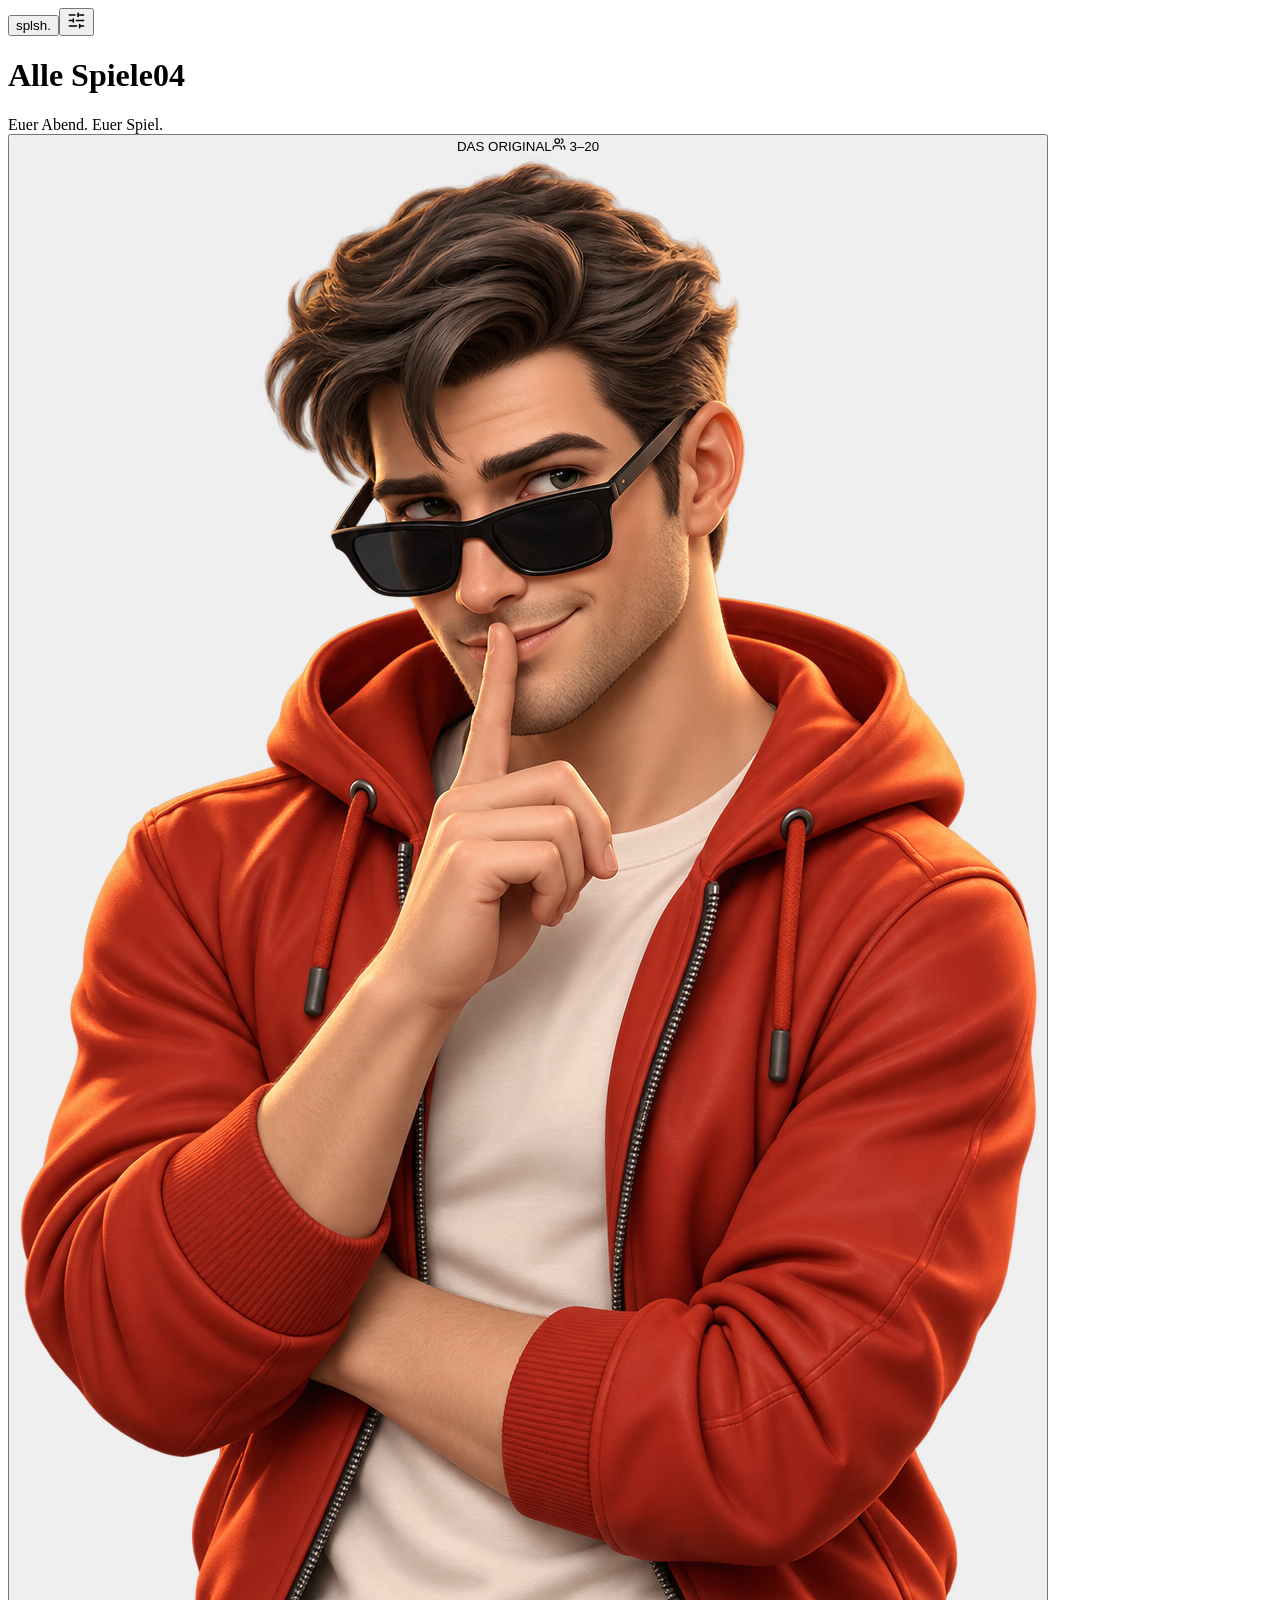
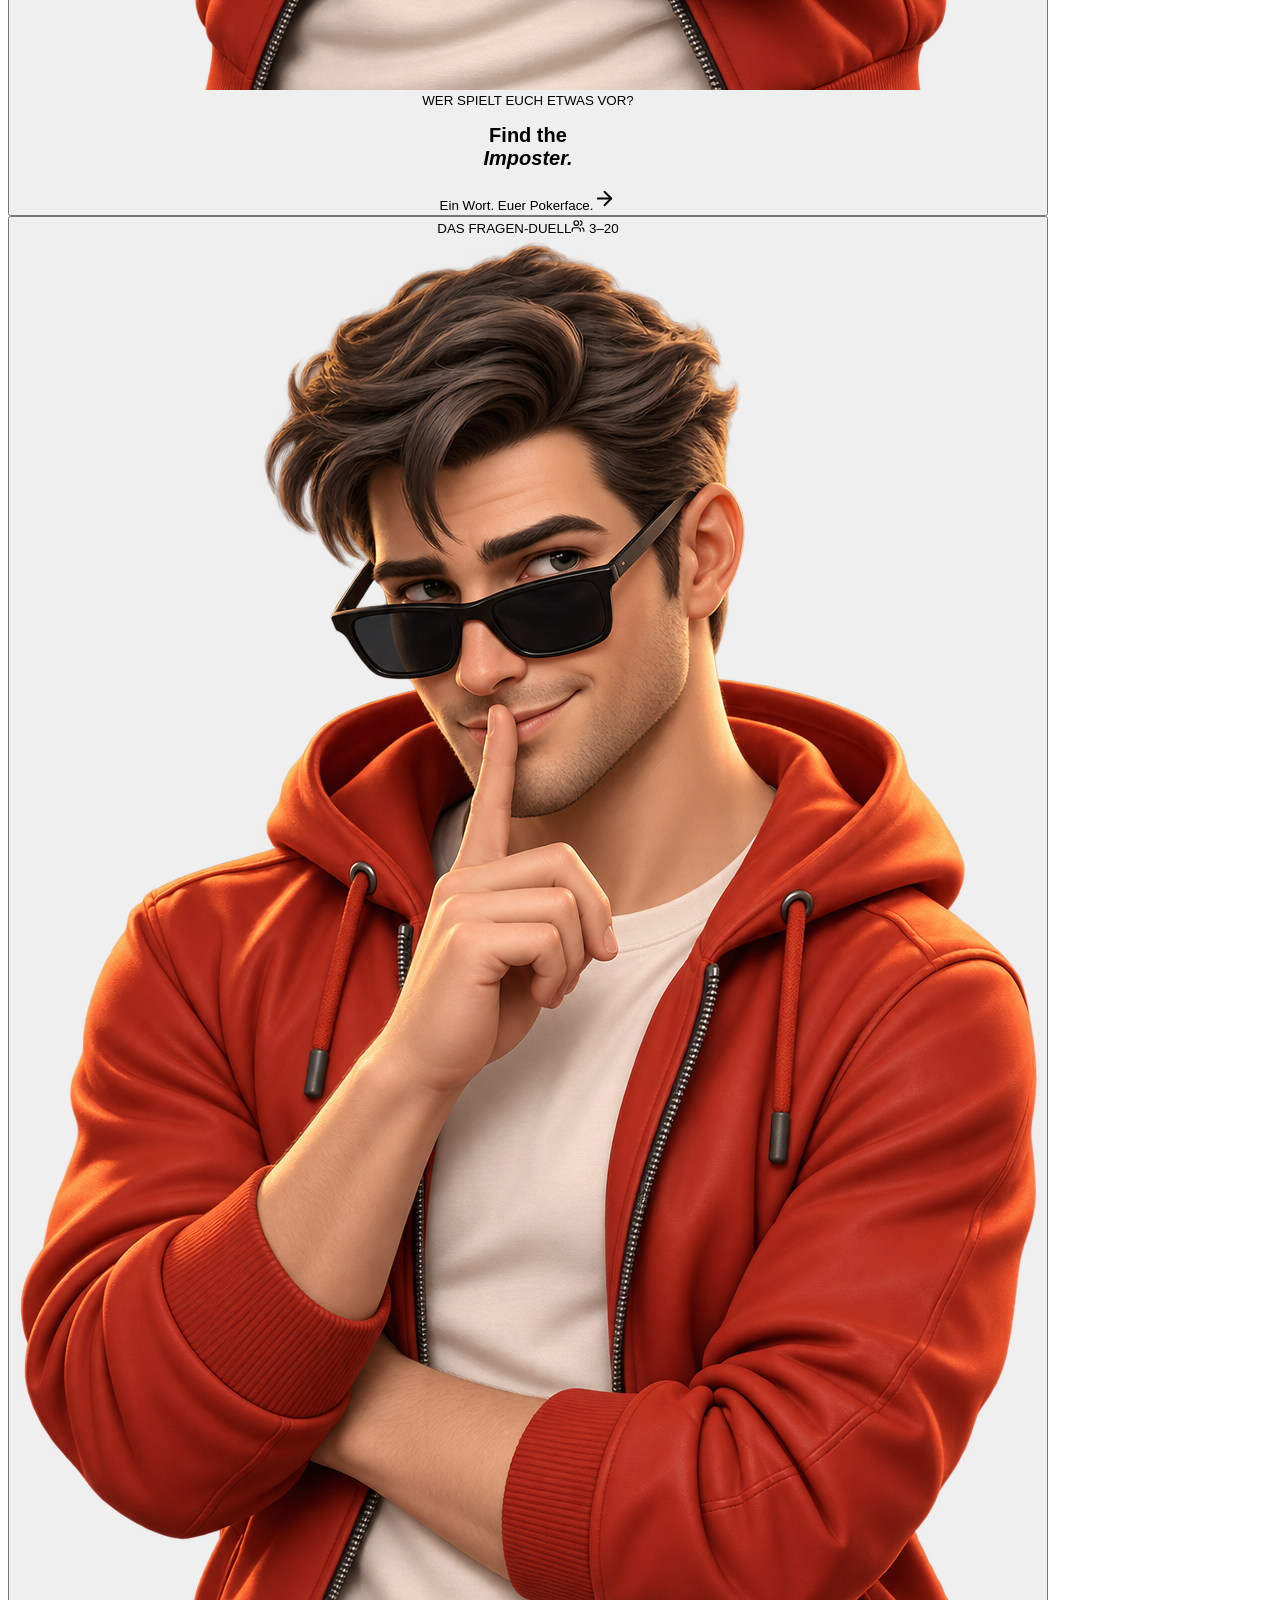
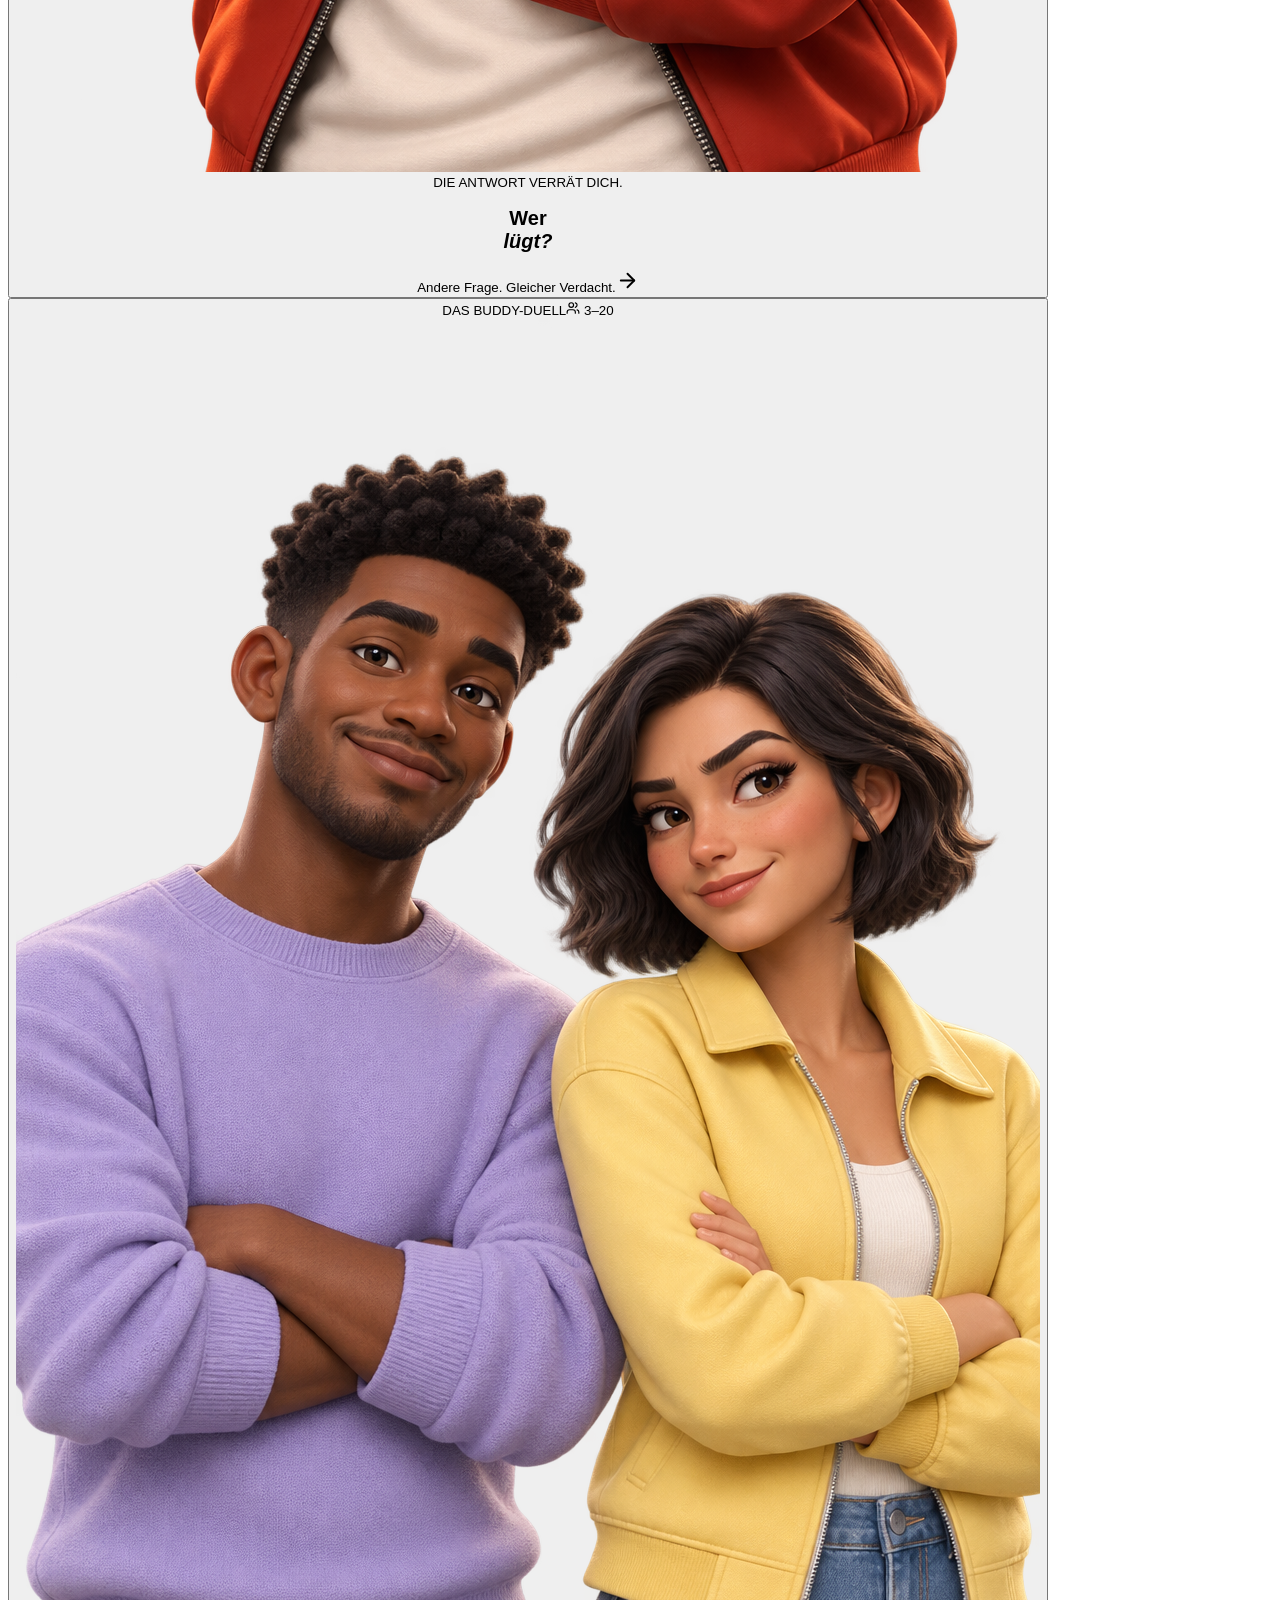
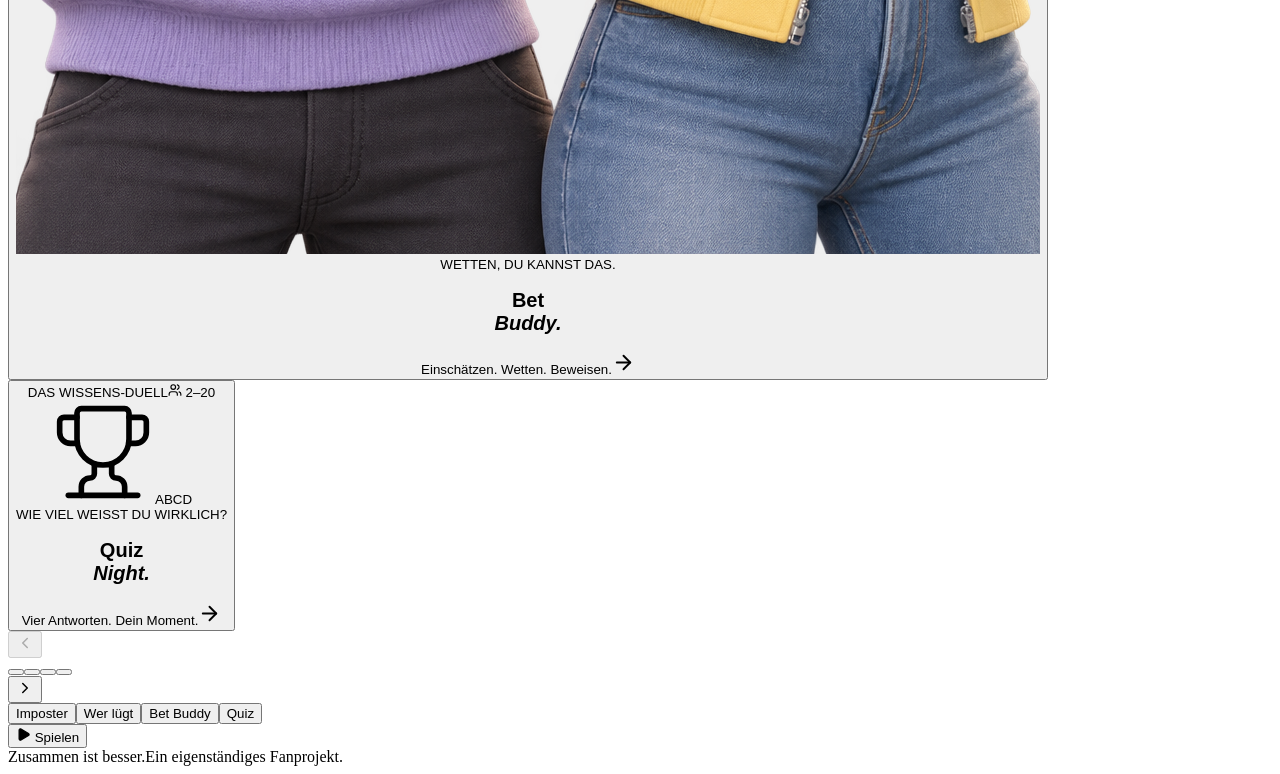
==== commit e434a6a4: "Add files via upload" ====
--- a/index.html
+++ b/index.html
@@ -1,2 +1,2 @@
-<!DOCTYPE html><html lang="de"><head><meta charSet="utf-8"/><meta name="viewport" content="width=device-width, initial-scale=1, viewport-fit=cover, interactive-widget=resizes-content"/><link rel="stylesheet" href="./assets/static/css/index.CDWGon4Q.css" data-rsc-css-href="./assets/static/css/index.CDWGon4Q.css" data-precedence="vite-rsc/importer-resources"/><link rel="modulepreload" fetchPriority="low" href="./assets/static/chunks/index-Oysl1d54.js"/><script src="./assets/static/chunks/rolldown-runtime-C60lm6uB.js" type="module" async=""></script><script src="./assets/static/chunks/framework-D_rUT4EX.js" type="module" async=""></script><link rel="modulepreload" href="./assets/static/chunks/layout-segment-context-CUsI-F0U.js" crossorigin=""/><link rel="modulepreload" href="./assets/static/chunks/page-DBG0BNOZ.js" crossorigin=""/><title>SPLSH! – Euer Spieleabend</title><meta name="description" content="Imposter, Wer lügt, Bet Buddy und Quiz: Partyspiele für Freunde auf einem Handy."/><script>Object.assign(((self[Symbol.for("vinext.navigationRuntime")]??={bootstrap:{routeManifest:null},functions:{}}).bootstrap.rsc??={rsc:[]}),{params:{},nav:{"pathname":"/","searchParams":[]}})</script><link rel="modulepreload" href="./assets/static/chunks/index-Oysl1d54.js" />
-<link rel="icon" href="./favicon.svg" type="image/svg+xml"></head><body><div class="library-shell"><div class="ambient ambient-one"></div><div class="ambient ambient-two"></div><header class="library-header"><button class="brand" aria-label="Zur Spielauswahl">splsh<span>.</span></button><button class="glass-icon" aria-label="Darstellung einstellen"><svg xmlns="http://www.w3.org/2000/svg" width="19" height="19" viewBox="0 0 24 24" fill="none" stroke="currentColor" stroke-width="2" stroke-linecap="round" stroke-linejoin="round" class="lucide lucide-sliders-horizontal" aria-hidden="true"><path d="M10 5H3"></path><path d="M12 19H3"></path><path d="M14 3v4"></path><path d="M16 17v4"></path><path d="M21 12h-9"></path><path d="M21 19h-5"></path><path d="M21 5h-7"></path><path d="M8 10v4"></path><path d="M8 12H3"></path></svg></button></header><main class="library-main"><div class="library-title"><h1>Alle Spiele<span class="game-count">04</span></h1><span class="library-caption">Euer Abend. Euer Spiel.</span></div><div class="game-carousel"><div class="poster-track"><div class="poster-slide"><button class="poster poster-imposter is-selected" aria-label="Imposter spielen"><div class="poster-surface"><div class="poster-grain"></div><span class="poster-orbit"></span><div class="poster-meta"><span class="poster-label">DAS ORIGINAL</span><span class="glass-badge"><svg xmlns="http://www.w3.org/2000/svg" width="14" height="14" viewBox="0 0 24 24" fill="none" stroke="currentColor" stroke-width="2" stroke-linecap="round" stroke-linejoin="round" class="lucide lucide-users" aria-hidden="true"><path d="M16 21v-2a4 4 0 0 0-4-4H6a4 4 0 0 0-4 4v2"></path><path d="M16 3.128a4 4 0 0 1 0 7.744"></path><path d="M22 21v-2a4 4 0 0 0-3-3.87"></path><circle cx="9" cy="7" r="4"></circle></svg> <!-- -->3–20</span></div><div class="poster-art"><img src="./imposter-character.png" alt="" fetchPriority="high" draggable="false"/></div><div class="poster-copy"><span class="poster-eyebrow">WER SPIELT EUCH ETWAS VOR?</span><h2>Find the<br/><em>Imposter.</em></h2><div class="poster-bottom"><span>Ein Wort. Euer Pokerface.</span><span class="poster-play"><svg xmlns="http://www.w3.org/2000/svg" width="23" height="23" viewBox="0 0 24 24" fill="none" stroke="currentColor" stroke-width="2" stroke-linecap="round" stroke-linejoin="round" class="lucide lucide-arrow-right" aria-hidden="true"><path d="M5 12h14"></path><path d="m12 5 7 7-7 7"></path></svg></span></div></div></div></button></div><div class="poster-slide"><button class="poster poster-questions " aria-label="Wer lügt spielen"><div class="poster-surface"><div class="poster-grain"></div><span class="poster-orbit"></span><div class="poster-meta"><span class="poster-label">DAS FRAGEN-DUELL</span><span class="glass-badge"><svg xmlns="http://www.w3.org/2000/svg" width="14" height="14" viewBox="0 0 24 24" fill="none" stroke="currentColor" stroke-width="2" stroke-linecap="round" stroke-linejoin="round" class="lucide lucide-users" aria-hidden="true"><path d="M16 21v-2a4 4 0 0 0-4-4H6a4 4 0 0 0-4 4v2"></path><path d="M16 3.128a4 4 0 0 1 0 7.744"></path><path d="M22 21v-2a4 4 0 0 0-3-3.87"></path><circle cx="9" cy="7" r="4"></circle></svg> <!-- -->3–20</span></div><div class="poster-art"><img src="./imposter-character.png" alt="" fetchPriority="auto" draggable="false"/></div><div class="poster-copy"><span class="poster-eyebrow">DIE ANTWORT VERRÄT DICH.</span><h2>Wer<br/><em>lügt?</em></h2><div class="poster-bottom"><span>Andere Frage. Gleicher Verdacht.</span><span class="poster-play"><svg xmlns="http://www.w3.org/2000/svg" width="23" height="23" viewBox="0 0 24 24" fill="none" stroke="currentColor" stroke-width="2" stroke-linecap="round" stroke-linejoin="round" class="lucide lucide-arrow-right" aria-hidden="true"><path d="M5 12h14"></path><path d="m12 5 7 7-7 7"></path></svg></span></div></div></div></button></div><div class="poster-slide"><button class="poster poster-buddy " aria-label="Bet Buddy spielen"><div class="poster-surface"><div class="poster-grain"></div><span class="poster-orbit"></span><div class="poster-meta"><span class="poster-label">DAS BUDDY-DUELL</span><span class="glass-badge"><svg xmlns="http://www.w3.org/2000/svg" width="14" height="14" viewBox="0 0 24 24" fill="none" stroke="currentColor" stroke-width="2" stroke-linecap="round" stroke-linejoin="round" class="lucide lucide-users" aria-hidden="true"><path d="M16 21v-2a4 4 0 0 0-4-4H6a4 4 0 0 0-4 4v2"></path><path d="M16 3.128a4 4 0 0 1 0 7.744"></path><path d="M22 21v-2a4 4 0 0 0-3-3.87"></path><circle cx="9" cy="7" r="4"></circle></svg> <!-- -->3–20</span></div><div class="poster-art"><img src="./buddy-characters.png" alt="" fetchPriority="auto" draggable="false"/></div><div class="poster-copy"><span class="poster-eyebrow">WETTEN, DU KANNST DAS.</span><h2>Bet<br/><em>Buddy.</em></h2><div class="poster-bottom"><span>Einschätzen. Wetten. Beweisen.</span><span class="poster-play"><svg xmlns="http://www.w3.org/2000/svg" width="23" height="23" viewBox="0 0 24 24" fill="none" stroke="currentColor" stroke-width="2" stroke-linecap="round" stroke-linejoin="round" class="lucide lucide-arrow-right" aria-hidden="true"><path d="M5 12h14"></path><path d="m12 5 7 7-7 7"></path></svg></span></div></div></div></button></div><div class="poster-slide"><button class="poster poster-quiz " aria-label="Quiz spielen"><div class="poster-surface"><div class="poster-grain"></div><span class="poster-orbit"></span><div class="poster-meta"><span class="poster-label">DAS WISSENS-DUELL</span><span class="glass-badge"><svg xmlns="http://www.w3.org/2000/svg" width="14" height="14" viewBox="0 0 24 24" fill="none" stroke="currentColor" stroke-width="2" stroke-linecap="round" stroke-linejoin="round" class="lucide lucide-users" aria-hidden="true"><path d="M16 21v-2a4 4 0 0 0-4-4H6a4 4 0 0 0-4 4v2"></path><path d="M16 3.128a4 4 0 0 1 0 7.744"></path><path d="M22 21v-2a4 4 0 0 0-3-3.87"></path><circle cx="9" cy="7" r="4"></circle></svg> <!-- -->2–20</span></div><div class="quiz-poster-art" aria-hidden="true"><span class="quiz-orb"><svg xmlns="http://www.w3.org/2000/svg" width="104" height="104" viewBox="0 0 24 24" fill="none" stroke="currentColor" stroke-width="1.3" stroke-linecap="round" stroke-linejoin="round" class="lucide lucide-trophy" aria-hidden="true"><path d="M10 14.66V17a1 1 0 0 1-1 1 2 2 0 0 0-2 2v2"></path><path d="M14 14.66V17a1 1 0 0 0 1 1 2 2 0 0 1 2 2v2"></path><path d="M17.916 10H19.5A2.5 2.5 0 0 0 22 7.5V5a1 1 0 0 0-1-1h-3"></path><path d="M4 22h16"></path><path d="M6 9a6 6 0 0 0 12 0V3a1 1 0 0 0-1-1H7a1 1 0 0 0-1 1z"></path><path d="M6.084 10H4.5A2.5 2.5 0 0 1 2 7.5V5a1 1 0 0 1 1-1h3"></path></svg></span><span class="quiz-float quiz-float-a">A</span><span class="quiz-float quiz-float-b">B</span><span class="quiz-float quiz-float-c">C</span><span class="quiz-float quiz-float-d">D</span></div><div class="poster-copy"><span class="poster-eyebrow">WIE VIEL WEISST DU WIRKLICH?</span><h2>Quiz<br/><em>Night.</em></h2><div class="poster-bottom"><span>Vier Antworten. Dein Moment.</span><span class="poster-play"><svg xmlns="http://www.w3.org/2000/svg" width="23" height="23" viewBox="0 0 24 24" fill="none" stroke="currentColor" stroke-width="2" stroke-linecap="round" stroke-linejoin="round" class="lucide lucide-arrow-right" aria-hidden="true"><path d="M5 12h14"></path><path d="m12 5 7 7-7 7"></path></svg></span></div></div></div></button></div></div></div><div class="carousel-controls"><button aria-label="Vorheriges Spiel" disabled=""><svg xmlns="http://www.w3.org/2000/svg" width="18" height="18" viewBox="0 0 24 24" fill="none" stroke="currentColor" stroke-width="2" stroke-linecap="round" stroke-linejoin="round" class="lucide lucide-chevron-left" aria-hidden="true"><path d="m15 18-6-6 6-6"></path></svg></button><div class="carousel-dots"><button aria-label="Imposter auswählen" aria-pressed="true" class="active"></button><button aria-label="Wer lügt auswählen" aria-pressed="false" class=""></button><button aria-label="Bet Buddy auswählen" aria-pressed="false" class=""></button><button aria-label="Quiz auswählen" aria-pressed="false" class=""></button></div><button aria-label="Nächstes Spiel"><svg xmlns="http://www.w3.org/2000/svg" width="18" height="18" viewBox="0 0 24 24" fill="none" stroke="currentColor" stroke-width="2" stroke-linecap="round" stroke-linejoin="round" class="lucide lucide-chevron-right" aria-hidden="true"><path d="m9 18 6-6-6-6"></path></svg></button></div><nav class="glass-dock" aria-label="Spiel wählen und starten"><div class="dock-selector"><span class="dock-indicator" style="--active-game:0"></span><button aria-pressed="true">Imposter</button><button aria-pressed="false">Wer lügt</button><button aria-pressed="false">Bet Buddy</button><button aria-pressed="false">Quiz</button></div><button class="dock-play"><svg xmlns="http://www.w3.org/2000/svg" width="15" height="15" viewBox="0 0 24 24" fill="currentColor" stroke="currentColor" stroke-width="2" stroke-linecap="round" stroke-linejoin="round" class="lucide lucide-play" aria-hidden="true"><path d="M5 5a2 2 0 0 1 3.008-1.728l11.997 6.998a2 2 0 0 1 .003 3.458l-12 7A2 2 0 0 1 5 19z"></path></svg> Spielen</button></nav></main><footer class="library-footer"><span>Zusammen ist besser.</span><span>Ein eigenständiges Fanprojekt.</span></footer></div><script type="module" src="./assets/static/chunks/index-Oysl1d54.js" id="_R_" async=""></script><script>((self[Symbol.for("vinext.navigationRuntime")]??={bootstrap:{routeManifest:null},functions:{}}).bootstrap.rsc??={rsc:[]}).rsc.push("2:I[\"3bb4c73cb361\",[],\"Children\",1]\n")</script><script>((self[Symbol.for("vinext.navigationRuntime")]??={bootstrap:{routeManifest:null},functions:{}}).bootstrap.rsc??={rsc:[]}).rsc.push("3:I[\"0bef8629d058\",[],\"GlobalErrorBoundary\",1]\n")</script><script>((self[Symbol.for("vinext.navigationRuntime")]??={bootstrap:{routeManifest:null},functions:{}}).bootstrap.rsc??={rsc:[]}).rsc.push("4:I[\"a7f3f1d63985\",[],\"default\",1]\n")</script><script>((self[Symbol.for("vinext.navigationRuntime")]??={bootstrap:{routeManifest:null},functions:{}}).bootstrap.rsc??={rsc:[]}).rsc.push("5:I[\"0bef8629d058\",[],\"ErrorBoundary\",1]\n")</script><script>((self[Symbol.for("vinext.navigationRuntime")]??={bootstrap:{routeManifest:null},functions:{}}).bootstrap.rsc??={rsc:[]}).rsc.push("6:I[\"bcc88b3729e4\",[],\"LayoutSegmentProvider\",1]\n")</script><script>((self[Symbol.for("vinext.navigationRuntime")]??={bootstrap:{routeManifest:null},functions:{}}).bootstrap.rsc??={rsc:[]}).rsc.push("7:I[\"3bb4c73cb361\",[],\"Slot\",1]\n")</script><script>((self[Symbol.for("vinext.navigationRuntime")]??={bootstrap:{routeManifest:null},functions:{}}).bootstrap.rsc??={rsc:[]}).rsc.push("8:I[\"0bef8629d058\",[],\"NotFoundBoundary\",1]\n")</script><script>((self[Symbol.for("vinext.navigationRuntime")]??={bootstrap:{routeManifest:null},functions:{}}).bootstrap.rsc??={rsc:[]}).rsc.push("9:I[\"fdec6512cad3\",[],\"AppRouterScrollTarget\",1]\n")</script><script>((self[Symbol.for("vinext.navigationRuntime")]??={bootstrap:{routeManifest:null},functions:{}}).bootstrap.rsc??={rsc:[]}).rsc.push("a:I[\"0bef8629d058\",[],\"RedirectBoundary\",1]\n")</script><script>((self[Symbol.for("vinext.navigationRuntime")]??={bootstrap:{routeManifest:null},functions:{}}).bootstrap.rsc??={rsc:[]}).rsc.push(":HL[\"./assets/static/css/index.CDWGon4Q.css\",\"style\"     ]\n")</script><script>((self[Symbol.for("vinext.navigationRuntime")]??={bootstrap:{routeManifest:null},functions:{}}).bootstrap.rsc??={rsc:[]}).rsc.push("0:{\"page:/\":\"$L1\",\"layout:/\":[[[\"$\",\"link\",\"css:./assets/static/css/index.CDWGon4Q.css\",{\"rel\":\"stylesheet\",\"precedence\":\"vite-rsc/importer-resources\",\"href\":\"./assets/static/css/index.CDWGon4Q.css\",\"data-rsc-css-href\":\"./assets/static/css/index.CDWGon4Q.css\"}],\"$undefined\"],[\"$\",\"html\",null,{\"lang\":\"de\",\"children\":[\"$\",\"body\",null,{\"children\":[\"$\",\"$L2\",null,{}]}]}]],\"route:/\":[[[\"$\",\"meta\",null,{\"charSet\":\"utf-8\"}],[[\"$\",\"title\",\"0\",{\"children\":\"SPLSH! – Euer Spieleabend\"}],[\"$\",\"meta\",\"1\",{\"name\":\"description\",\"content\":\"Imposter, Wer lügt, Bet Buddy und Quiz: Partyspiele für Freunde auf einem Handy.\"}]],[[\"$\",\"meta\",\"0\",{\"name\":\"viewport\",\"content\":\"width=device-width, initial-scale=1, viewport-fit=cover, interactive-widget=resizes-content\"}]]],[\"$\",\"$L3\",null,{\"fallback\":\"$4\",\"children\":[\"$\",\"$L5\",null,{\"fallback\":\"$4\",\"children\":[\"$\",\"$L6\",null,{\"providerId\":\"layout:/\",\"segmentMap\":{\"children\":[]},\"children\":[\"$\",\"$L7\",null,{\"id\":\"layout:/\",\"parallelSlots\":\"$undefined\",\"children\":[\"$\",\"$L8\",null,{\"resetKey\":\"\",\"fallback\":[[\"$\",\"title\",null,{\"children\":\"404: This page could not be found.\"}],[\"$\",\"div\",null,{\"style\":{\"fontFamily\":\"system-ui,\\\"Segoe UI\\\",Roboto,Helvetica,Arial,sans-serif,\\\"Apple Color Emoji\\\",\\\"Segoe UI Emoji\\\"\",\"height\":\"100vh\",\"textAlign\":\"center\",\"display\":\"flex\",\"flexDirection\":\"column\",\"alignItems\":\"center\",\"justifyContent\":\"center\"},\"children\":[\"$\",\"div\",null,{\"children\":[[\"$\",\"style\",null,{\"dangerouslySetInnerHTML\":{\"__html\":\"body{color:#000;background:#fff;margin:0}.next-error-h1{border-right:1px solid rgba(0,0,0,.3)}@media (prefers-color-scheme:dark){body{color:#fff;background:#000}.next-error-h1{border-right:1px solid rgba(255,255,255,.3)}}\"}}],[\"$\",\"h1\",null,{\"className\":\"next-error-h1\",\"style\":{\"display\":\"inline-block\",\"margin\":\"0 20px 0 0\",\"padding\":\"0 23px 0 0\",\"fontSize\":24,\"fontWeight\":500,\"verticalAlign\":\"top\",\"lineHeight\":\"49px\"},\"children\":404}],[\"$\",\"div\",null,{\"style\":{\"display\":\"inline-block\"},\"children\":[\"$\",\"h2\",null,{\"style\":{\"fontSize\":14,\"fontWeight\":400,\"lineHeight\":\"49px\",\"margin\":0},\"children\":\"This page could not be found.\"}]}]]}]}]],\"children\":[\"$\",\"$L9\",null,{\"children\":[\"$\",\"$La\",null,{\"children\":[[\"$\",\"$L6\",null,{\"providerId\":\"page:/\",\"segmentMap\":{\"children\":[\"__PAGE__\"]},\"children\":[\"$\",\"$L7\",null,{\"id\":\"page:/\"}]}],null]}]}]}]}]}]}]}],null,null],\"__route\":\"route:/\",\"__interceptionContext\":null,\"__layoutIds\":[\"layout:/\"],\"__rootLayout\":\"/\",\"__bfcacheSegmentIdentities\":{\"layout:/\":\"[\\\"layout\\\",\\\"layout:/\\\",\\\"root-boundary:/\\\",\\\"\\\"]\",\"page:/\":\"[\\\"page\\\",\\\"page:/\\\",\\\"root-boundary:/\\\",\\\"\\\"]\"},\"__srcPage\":[\"page\"],\"__layoutFlags\":{\"layout:/\":\"s\"},\"__artifactCompatibility\":{\"schemaVersion\":1,\"graphVersion\":\"app-route-graph:1177fd80f83fa7b0\",\"deploymentVersion\":\"3c47e4cb-60a3-40df-a63c-6a52cc8ca0d1\",\"appElementsSchemaVersion\":1,\"rscPayloadSchemaVersion\":1,\"rootBoundaryId\":\"/\",\"renderEpoch\":null}}\n")</script><script>((self[Symbol.for("vinext.navigationRuntime")]??={bootstrap:{routeManifest:null},functions:{}}).bootstrap.rsc??={rsc:[]}).rsc.push("b:I[\"6efdf509a785\",[],\"default\",1]\n")</script><script>((self[Symbol.for("vinext.navigationRuntime")]??={bootstrap:{routeManifest:null},functions:{}}).bootstrap.rsc??={rsc:[]}).rsc.push("1:[\"$\",\"$Lb\",null,{\"params\":\"$@c\",\"searchParams\":\"$@d\"}]\n")</script><script>((self[Symbol.for("vinext.navigationRuntime")]??={bootstrap:{routeManifest:null},functions:{}}).bootstrap.rsc??={rsc:[]}).rsc.push("c:{}\n")</script><script>((self[Symbol.for("vinext.navigationRuntime")]??={bootstrap:{routeManifest:null},functions:{}}).bootstrap.rsc??={rsc:[]}).rsc.push("d:{}\n")</script><script>Object.assign(((self[Symbol.for("vinext.navigationRuntime")]??={bootstrap:{routeManifest:null},functions:{}}).bootstrap.rsc??={rsc:[]}),{"initialCacheKind":"dynamic"});((self[Symbol.for("vinext.navigationRuntime")]??={bootstrap:{routeManifest:null},functions:{}}).bootstrap.rsc??={rsc:[]}).done=true</script></body></html>+<!DOCTYPE html><html lang="de"><head><meta charSet="utf-8"/><meta name="viewport" content="width=device-width, initial-scale=1, viewport-fit=cover, interactive-widget=resizes-content"/><link rel="stylesheet" href="./assets/static/css/index.CbF36vHx.css" data-rsc-css-href="./assets/static/css/index.CbF36vHx.css" data-precedence="vite-rsc/importer-resources"/><link rel="modulepreload" fetchPriority="low" href="./assets/static/chunks/index-BGPTrk8K.js"/><script src="./assets/static/chunks/rolldown-runtime-C60lm6uB.js" type="module" async=""></script><script src="./assets/static/chunks/framework-D_rUT4EX.js" type="module" async=""></script><link rel="modulepreload" href="./assets/static/chunks/layout-segment-context-BWULZm5W.js" crossorigin=""/><link rel="modulepreload" href="./assets/static/chunks/page-CA4EOAyz.js" crossorigin=""/><title>SPLSH! – Euer Spieleabend</title><meta name="description" content="Imposter, Wer lügt, Bet Buddy und Quiz: Partyspiele für Freunde auf einem Handy."/><link rel="icon" href="./favicon.svg?v=8" type="image/svg+xml"/><link rel="apple-touch-icon" sizes="180x180" href="./splsh-touch-red.png"/><script>Object.assign(((self[Symbol.for("vinext.navigationRuntime")]??={bootstrap:{routeManifest:null},functions:{}}).bootstrap.rsc??={rsc:[]}),{params:{},nav:{"pathname":"/","searchParams":[]}})</script><link rel="modulepreload" href="./assets/static/chunks/index-BGPTrk8K.js" />
+</head><body><div class="library-shell"><div class="ambient ambient-one"></div><div class="ambient ambient-two"></div><header class="library-header"><button class="brand" aria-label="Zur Spielauswahl">splsh<span>.</span></button><button class="glass-icon" aria-label="Einstellungen öffnen"><svg xmlns="http://www.w3.org/2000/svg" width="19" height="19" viewBox="0 0 24 24" fill="none" stroke="currentColor" stroke-width="2" stroke-linecap="round" stroke-linejoin="round" class="lucide lucide-sliders-horizontal" aria-hidden="true"><path d="M10 5H3"></path><path d="M12 19H3"></path><path d="M14 3v4"></path><path d="M16 17v4"></path><path d="M21 12h-9"></path><path d="M21 19h-5"></path><path d="M21 5h-7"></path><path d="M8 10v4"></path><path d="M8 12H3"></path></svg></button></header><main class="library-main"><div class="library-title"><h1>Alle Spiele<span class="game-count">04</span></h1><span class="library-caption">Euer Abend. Euer Spiel.</span></div><div class="game-carousel"><div class="poster-track"><div class="poster-slide"><button class="poster poster-imposter is-selected" aria-label="Imposter spielen"><div class="poster-surface"><div class="poster-grain"></div><span class="poster-orbit"></span><div class="poster-meta"><span class="poster-label">DAS ORIGINAL</span><span class="glass-badge"><svg xmlns="http://www.w3.org/2000/svg" width="14" height="14" viewBox="0 0 24 24" fill="none" stroke="currentColor" stroke-width="2" stroke-linecap="round" stroke-linejoin="round" class="lucide lucide-users" aria-hidden="true"><path d="M16 21v-2a4 4 0 0 0-4-4H6a4 4 0 0 0-4 4v2"></path><path d="M16 3.128a4 4 0 0 1 0 7.744"></path><path d="M22 21v-2a4 4 0 0 0-3-3.87"></path><circle cx="9" cy="7" r="4"></circle></svg> <!-- -->3–20</span></div><div class="poster-art"><img src="./imposter-character.png" alt="" fetchPriority="high" draggable="false"/></div><div class="poster-copy"><span class="poster-eyebrow">WER SPIELT EUCH ETWAS VOR?</span><h2>Find the<br/><em>Imposter.</em></h2><div class="poster-bottom"><span>Ein Wort. Euer Pokerface.</span><span class="poster-play"><svg xmlns="http://www.w3.org/2000/svg" width="23" height="23" viewBox="0 0 24 24" fill="none" stroke="currentColor" stroke-width="2" stroke-linecap="round" stroke-linejoin="round" class="lucide lucide-arrow-right" aria-hidden="true"><path d="M5 12h14"></path><path d="m12 5 7 7-7 7"></path></svg></span></div></div></div></button></div><div class="poster-slide"><button class="poster poster-questions " aria-label="Wer lügt spielen"><div class="poster-surface"><div class="poster-grain"></div><span class="poster-orbit"></span><div class="poster-meta"><span class="poster-label">DAS FRAGEN-DUELL</span><span class="glass-badge"><svg xmlns="http://www.w3.org/2000/svg" width="14" height="14" viewBox="0 0 24 24" fill="none" stroke="currentColor" stroke-width="2" stroke-linecap="round" stroke-linejoin="round" class="lucide lucide-users" aria-hidden="true"><path d="M16 21v-2a4 4 0 0 0-4-4H6a4 4 0 0 0-4 4v2"></path><path d="M16 3.128a4 4 0 0 1 0 7.744"></path><path d="M22 21v-2a4 4 0 0 0-3-3.87"></path><circle cx="9" cy="7" r="4"></circle></svg> <!-- -->3–20</span></div><div class="poster-art"><img src="./imposter-character.png" alt="" fetchPriority="auto" draggable="false"/></div><div class="poster-copy"><span class="poster-eyebrow">DIE ANTWORT VERRÄT DICH.</span><h2>Wer<br/><em>lügt?</em></h2><div class="poster-bottom"><span>Andere Frage. Gleicher Verdacht.</span><span class="poster-play"><svg xmlns="http://www.w3.org/2000/svg" width="23" height="23" viewBox="0 0 24 24" fill="none" stroke="currentColor" stroke-width="2" stroke-linecap="round" stroke-linejoin="round" class="lucide lucide-arrow-right" aria-hidden="true"><path d="M5 12h14"></path><path d="m12 5 7 7-7 7"></path></svg></span></div></div></div></button></div><div class="poster-slide"><button class="poster poster-buddy " aria-label="Bet Buddy spielen"><div class="poster-surface"><div class="poster-grain"></div><span class="poster-orbit"></span><div class="poster-meta"><span class="poster-label">DAS BUDDY-DUELL</span><span class="glass-badge"><svg xmlns="http://www.w3.org/2000/svg" width="14" height="14" viewBox="0 0 24 24" fill="none" stroke="currentColor" stroke-width="2" stroke-linecap="round" stroke-linejoin="round" class="lucide lucide-users" aria-hidden="true"><path d="M16 21v-2a4 4 0 0 0-4-4H6a4 4 0 0 0-4 4v2"></path><path d="M16 3.128a4 4 0 0 1 0 7.744"></path><path d="M22 21v-2a4 4 0 0 0-3-3.87"></path><circle cx="9" cy="7" r="4"></circle></svg> <!-- -->3–20</span></div><div class="poster-art"><img src="./buddy-characters.png" alt="" fetchPriority="auto" draggable="false"/></div><div class="poster-copy"><span class="poster-eyebrow">WETTEN, DU KANNST DAS.</span><h2>Bet<br/><em>Buddy.</em></h2><div class="poster-bottom"><span>Einschätzen. Wetten. Beweisen.</span><span class="poster-play"><svg xmlns="http://www.w3.org/2000/svg" width="23" height="23" viewBox="0 0 24 24" fill="none" stroke="currentColor" stroke-width="2" stroke-linecap="round" stroke-linejoin="round" class="lucide lucide-arrow-right" aria-hidden="true"><path d="M5 12h14"></path><path d="m12 5 7 7-7 7"></path></svg></span></div></div></div></button></div><div class="poster-slide"><button class="poster poster-quiz " aria-label="Quiz spielen"><div class="poster-surface"><div class="poster-grain"></div><span class="poster-orbit"></span><div class="poster-meta"><span class="poster-label">DAS WISSENS-DUELL</span><span class="glass-badge"><svg xmlns="http://www.w3.org/2000/svg" width="14" height="14" viewBox="0 0 24 24" fill="none" stroke="currentColor" stroke-width="2" stroke-linecap="round" stroke-linejoin="round" class="lucide lucide-users" aria-hidden="true"><path d="M16 21v-2a4 4 0 0 0-4-4H6a4 4 0 0 0-4 4v2"></path><path d="M16 3.128a4 4 0 0 1 0 7.744"></path><path d="M22 21v-2a4 4 0 0 0-3-3.87"></path><circle cx="9" cy="7" r="4"></circle></svg> <!-- -->2–20</span></div><div class="quiz-poster-art" aria-hidden="true"><span class="quiz-orb"><svg xmlns="http://www.w3.org/2000/svg" width="104" height="104" viewBox="0 0 24 24" fill="none" stroke="currentColor" stroke-width="1.3" stroke-linecap="round" stroke-linejoin="round" class="lucide lucide-trophy" aria-hidden="true"><path d="M10 14.66V17a1 1 0 0 1-1 1 2 2 0 0 0-2 2v2"></path><path d="M14 14.66V17a1 1 0 0 0 1 1 2 2 0 0 1 2 2v2"></path><path d="M17.916 10H19.5A2.5 2.5 0 0 0 22 7.5V5a1 1 0 0 0-1-1h-3"></path><path d="M4 22h16"></path><path d="M6 9a6 6 0 0 0 12 0V3a1 1 0 0 0-1-1H7a1 1 0 0 0-1 1z"></path><path d="M6.084 10H4.5A2.5 2.5 0 0 1 2 7.5V5a1 1 0 0 1 1-1h3"></path></svg></span><span class="quiz-float quiz-float-a">A</span><span class="quiz-float quiz-float-b">B</span><span class="quiz-float quiz-float-c">C</span><span class="quiz-float quiz-float-d">D</span></div><div class="poster-copy"><span class="poster-eyebrow">WIE VIEL WEISST DU WIRKLICH?</span><h2>Quiz<br/><em>Night.</em></h2><div class="poster-bottom"><span>Vier Antworten. Dein Moment.</span><span class="poster-play"><svg xmlns="http://www.w3.org/2000/svg" width="23" height="23" viewBox="0 0 24 24" fill="none" stroke="currentColor" stroke-width="2" stroke-linecap="round" stroke-linejoin="round" class="lucide lucide-arrow-right" aria-hidden="true"><path d="M5 12h14"></path><path d="m12 5 7 7-7 7"></path></svg></span></div></div></div></button></div></div></div><div class="carousel-controls"><button aria-label="Vorheriges Spiel" disabled=""><svg xmlns="http://www.w3.org/2000/svg" width="18" height="18" viewBox="0 0 24 24" fill="none" stroke="currentColor" stroke-width="2" stroke-linecap="round" stroke-linejoin="round" class="lucide lucide-chevron-left" aria-hidden="true"><path d="m15 18-6-6 6-6"></path></svg></button><div class="carousel-dots"><button aria-label="Imposter auswählen" aria-pressed="true" class="active"></button><button aria-label="Wer lügt auswählen" aria-pressed="false" class=""></button><button aria-label="Bet Buddy auswählen" aria-pressed="false" class=""></button><button aria-label="Quiz auswählen" aria-pressed="false" class=""></button></div><button aria-label="Nächstes Spiel"><svg xmlns="http://www.w3.org/2000/svg" width="18" height="18" viewBox="0 0 24 24" fill="none" stroke="currentColor" stroke-width="2" stroke-linecap="round" stroke-linejoin="round" class="lucide lucide-chevron-right" aria-hidden="true"><path d="m9 18 6-6-6-6"></path></svg></button></div><nav class="glass-dock" aria-label="Spiel wählen und starten"><div class="dock-selector"><span aria-hidden="true" class="dock-indicator" style="--selected-offset:0%"></span><button aria-pressed="true">Imposter</button><button aria-pressed="false">Wer lügt</button><button aria-pressed="false">Bet Buddy</button><button aria-pressed="false">Quiz</button></div><button class="dock-play"><svg xmlns="http://www.w3.org/2000/svg" width="15" height="15" viewBox="0 0 24 24" fill="currentColor" stroke="currentColor" stroke-width="2" stroke-linecap="round" stroke-linejoin="round" class="lucide lucide-play" aria-hidden="true"><path d="M5 5a2 2 0 0 1 3.008-1.728l11.997 6.998a2 2 0 0 1 .003 3.458l-12 7A2 2 0 0 1 5 19z"></path></svg> Spielen</button></nav></main><footer class="library-footer"><span>Zusammen ist besser.</span><span>Ein eigenständiges Fanprojekt.</span></footer></div><script type="module" src="./assets/static/chunks/index-BGPTrk8K.js" id="_R_" async=""></script><script>((self[Symbol.for("vinext.navigationRuntime")]??={bootstrap:{routeManifest:null},functions:{}}).bootstrap.rsc??={rsc:[]}).rsc.push("2:I[\"3bb4c73cb361\",[],\"Children\",1]\n")</script><script>((self[Symbol.for("vinext.navigationRuntime")]??={bootstrap:{routeManifest:null},functions:{}}).bootstrap.rsc??={rsc:[]}).rsc.push("3:I[\"0bef8629d058\",[],\"GlobalErrorBoundary\",1]\n")</script><script>((self[Symbol.for("vinext.navigationRuntime")]??={bootstrap:{routeManifest:null},functions:{}}).bootstrap.rsc??={rsc:[]}).rsc.push("4:I[\"a7f3f1d63985\",[],\"default\",1]\n")</script><script>((self[Symbol.for("vinext.navigationRuntime")]??={bootstrap:{routeManifest:null},functions:{}}).bootstrap.rsc??={rsc:[]}).rsc.push("5:I[\"0bef8629d058\",[],\"ErrorBoundary\",1]\n")</script><script>((self[Symbol.for("vinext.navigationRuntime")]??={bootstrap:{routeManifest:null},functions:{}}).bootstrap.rsc??={rsc:[]}).rsc.push("6:I[\"bcc88b3729e4\",[],\"LayoutSegmentProvider\",1]\n")</script><script>((self[Symbol.for("vinext.navigationRuntime")]??={bootstrap:{routeManifest:null},functions:{}}).bootstrap.rsc??={rsc:[]}).rsc.push("7:I[\"3bb4c73cb361\",[],\"Slot\",1]\n")</script><script>((self[Symbol.for("vinext.navigationRuntime")]??={bootstrap:{routeManifest:null},functions:{}}).bootstrap.rsc??={rsc:[]}).rsc.push("8:I[\"0bef8629d058\",[],\"NotFoundBoundary\",1]\n")</script><script>((self[Symbol.for("vinext.navigationRuntime")]??={bootstrap:{routeManifest:null},functions:{}}).bootstrap.rsc??={rsc:[]}).rsc.push("9:I[\"fdec6512cad3\",[],\"AppRouterScrollTarget\",1]\n")</script><script>((self[Symbol.for("vinext.navigationRuntime")]??={bootstrap:{routeManifest:null},functions:{}}).bootstrap.rsc??={rsc:[]}).rsc.push("a:I[\"0bef8629d058\",[],\"RedirectBoundary\",1]\n")</script><script>((self[Symbol.for("vinext.navigationRuntime")]??={bootstrap:{routeManifest:null},functions:{}}).bootstrap.rsc??={rsc:[]}).rsc.push(":HL[\"./assets/static/css/index.CbF36vHx.css\",\"style\"     ]\n")</script><script>((self[Symbol.for("vinext.navigationRuntime")]??={bootstrap:{routeManifest:null},functions:{}}).bootstrap.rsc??={rsc:[]}).rsc.push("0:{\"page:/\":\"$L1\",\"layout:/\":[[[\"$\",\"link\",\"css:./assets/static/css/index.CbF36vHx.css\",{\"rel\":\"stylesheet\",\"precedence\":\"vite-rsc/importer-resources\",\"href\":\"./assets/static/css/index.CbF36vHx.css\",\"data-rsc-css-href\":\"./assets/static/css/index.CbF36vHx.css\"}],\"$undefined\"],[\"$\",\"html\",null,{\"lang\":\"de\",\"children\":[[\"$\",\"head\",null,{\"children\":[[\"$\",\"link\",null,{\"rel\":\"icon\",\"href\":\"./favicon.svg?v=8\",\"type\":\"image/svg+xml\"}],[\"$\",\"link\",null,{\"rel\":\"apple-touch-icon\",\"sizes\":\"180x180\",\"href\":\"./splsh-touch-red.png\"}]]}],[\"$\",\"body\",null,{\"children\":[\"$\",\"$L2\",null,{}]}]]}]],\"route:/\":[[[\"$\",\"meta\",null,{\"charSet\":\"utf-8\"}],[[\"$\",\"title\",\"0\",{\"children\":\"SPLSH! – Euer Spieleabend\"}],[\"$\",\"meta\",\"1\",{\"name\":\"description\",\"content\":\"Imposter, Wer lügt, Bet Buddy und Quiz: Partyspiele für Freunde auf einem Handy.\"}]],[[\"$\",\"meta\",\"0\",{\"name\":\"viewport\",\"content\":\"width=device-width, initial-scale=1, viewport-fit=cover, interactive-widget=resizes-content\"}]]],[\"$\",\"$L3\",null,{\"fallback\":\"$4\",\"children\":[\"$\",\"$L5\",null,{\"fallback\":\"$4\",\"children\":[\"$\",\"$L6\",null,{\"providerId\":\"layout:/\",\"segmentMap\":{\"children\":[]},\"children\":[\"$\",\"$L7\",null,{\"id\":\"layout:/\",\"parallelSlots\":\"$undefined\",\"children\":[\"$\",\"$L8\",null,{\"resetKey\":\"\",\"fallback\":[[\"$\",\"title\",null,{\"children\":\"404: This page could not be found.\"}],[\"$\",\"div\",null,{\"style\":{\"fontFamily\":\"system-ui,\\\"Segoe UI\\\",Roboto,Helvetica,Arial,sans-serif,\\\"Apple Color Emoji\\\",\\\"Segoe UI Emoji\\\"\",\"height\":\"100vh\",\"textAlign\":\"center\",\"display\":\"flex\",\"flexDirection\":\"column\",\"alignItems\":\"center\",\"justifyContent\":\"center\"},\"children\":[\"$\",\"div\",null,{\"children\":[[\"$\",\"style\",null,{\"dangerouslySetInnerHTML\":{\"__html\":\"body{color:#000;background:#fff;margin:0}.next-error-h1{border-right:1px solid rgba(0,0,0,.3)}@media (prefers-color-scheme:dark){body{color:#fff;background:#000}.next-error-h1{border-right:1px solid rgba(255,255,255,.3)}}\"}}],[\"$\",\"h1\",null,{\"className\":\"next-error-h1\",\"style\":{\"display\":\"inline-block\",\"margin\":\"0 20px 0 0\",\"padding\":\"0 23px 0 0\",\"fontSize\":24,\"fontWeight\":500,\"verticalAlign\":\"top\",\"lineHeight\":\"49px\"},\"children\":404}],[\"$\",\"div\",null,{\"style\":{\"display\":\"inline-block\"},\"children\":[\"$\",\"h2\",null,{\"style\":{\"fontSize\":14,\"fontWeight\":400,\"lineHeight\":\"49px\",\"margin\":0},\"children\":\"This page could not be found.\"}]}]]}]}]],\"children\":[\"$\",\"$L9\",null,{\"children\":[\"$\",\"$La\",null,{\"children\":[[\"$\",\"$L6\",null,{\"providerId\":\"page:/\",\"segmentMap\":{\"children\":[\"__PAGE__\"]},\"children\":[\"$\",\"$L7\",null,{\"id\":\"page:/\"}]}],null]}]}]}]}]}]}]}],null,null],\"__route\":\"route:/\",\"__interceptionContext\":null,\"__layoutIds\":[\"layout:/\"],\"__rootLayout\":\"/\",\"__bfcacheSegmentIdentities\":{\"layout:/\":\"[\\\"layout\\\",\\\"layout:/\\\",\\\"root-boundary:/\\\",\\\"\\\"]\",\"page:/\":\"[\\\"page\\\",\\\"page:/\\\",\\\"root-boundary:/\\\",\\\"\\\"]\"},\"__srcPage\":[\"page\"],\"__layoutFlags\":{\"layout:/\":\"s\"},\"__artifactCompatibility\":{\"schemaVersion\":1,\"graphVersion\":\"app-route-graph:1177fd80f83fa7b0\",\"deploymentVersion\":\"2dbc5419-b90c-460f-8d87-79a35ec5e32e\",\"appElementsSchemaVersion\":1,\"rscPayloadSchemaVersion\":1,\"rootBoundaryId\":\"/\",\"renderEpoch\":null}}\n")</script><script>((self[Symbol.for("vinext.navigationRuntime")]??={bootstrap:{routeManifest:null},functions:{}}).bootstrap.rsc??={rsc:[]}).rsc.push("b:I[\"6efdf509a785\",[],\"default\",1]\n")</script><script>((self[Symbol.for("vinext.navigationRuntime")]??={bootstrap:{routeManifest:null},functions:{}}).bootstrap.rsc??={rsc:[]}).rsc.push("1:[\"$\",\"$Lb\",null,{\"params\":\"$@c\",\"searchParams\":\"$@d\"}]\n")</script><script>((self[Symbol.for("vinext.navigationRuntime")]??={bootstrap:{routeManifest:null},functions:{}}).bootstrap.rsc??={rsc:[]}).rsc.push("c:{}\n")</script><script>((self[Symbol.for("vinext.navigationRuntime")]??={bootstrap:{routeManifest:null},functions:{}}).bootstrap.rsc??={rsc:[]}).rsc.push("d:{}\n")</script><script>Object.assign(((self[Symbol.for("vinext.navigationRuntime")]??={bootstrap:{routeManifest:null},functions:{}}).bootstrap.rsc??={rsc:[]}),{"initialCacheKind":"dynamic"});((self[Symbol.for("vinext.navigationRuntime")]??={bootstrap:{routeManifest:null},functions:{}}).bootstrap.rsc??={rsc:[]}).done=true</script></body></html>
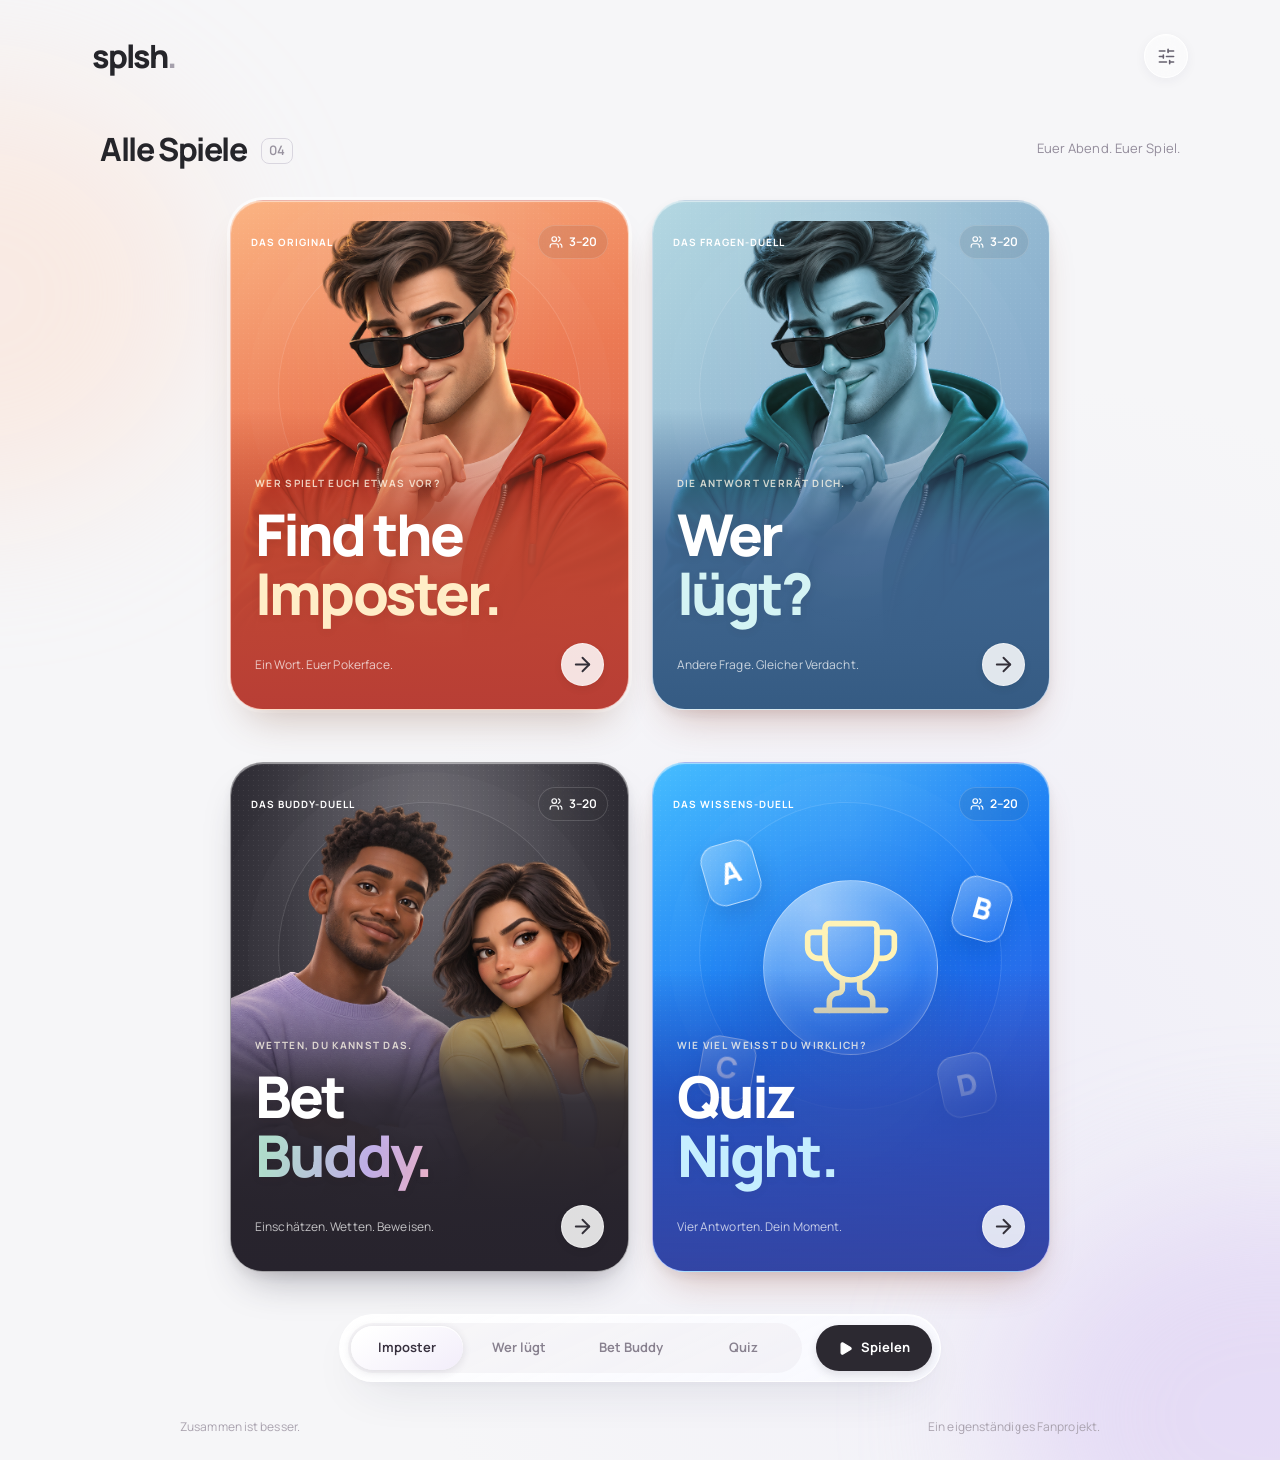
==== commit 42397bc3: "Add files via upload" ====
--- a/index.html
+++ b/index.html
@@ -1,2 +1,2 @@
-<!DOCTYPE html><html lang="de"><head><meta charSet="utf-8"/><meta name="viewport" content="width=device-width, initial-scale=1, viewport-fit=cover, interactive-widget=resizes-content"/><link rel="stylesheet" href="./assets/static/css/index.CbF36vHx.css" data-rsc-css-href="./assets/static/css/index.CbF36vHx.css" data-precedence="vite-rsc/importer-resources"/><link rel="modulepreload" fetchPriority="low" href="./assets/static/chunks/index-BGPTrk8K.js"/><script src="./assets/static/chunks/rolldown-runtime-C60lm6uB.js" type="module" async=""></script><script src="./assets/static/chunks/framework-D_rUT4EX.js" type="module" async=""></script><link rel="modulepreload" href="./assets/static/chunks/layout-segment-context-BWULZm5W.js" crossorigin=""/><link rel="modulepreload" href="./assets/static/chunks/page-CA4EOAyz.js" crossorigin=""/><title>SPLSH! – Euer Spieleabend</title><meta name="description" content="Imposter, Wer lügt, Bet Buddy und Quiz: Partyspiele für Freunde auf einem Handy."/><link rel="icon" href="./favicon.svg?v=8" type="image/svg+xml"/><link rel="apple-touch-icon" sizes="180x180" href="./splsh-touch-red.png"/><script>Object.assign(((self[Symbol.for("vinext.navigationRuntime")]??={bootstrap:{routeManifest:null},functions:{}}).bootstrap.rsc??={rsc:[]}),{params:{},nav:{"pathname":"/","searchParams":[]}})</script><link rel="modulepreload" href="./assets/static/chunks/index-BGPTrk8K.js" />
-</head><body><div class="library-shell"><div class="ambient ambient-one"></div><div class="ambient ambient-two"></div><header class="library-header"><button class="brand" aria-label="Zur Spielauswahl">splsh<span>.</span></button><button class="glass-icon" aria-label="Einstellungen öffnen"><svg xmlns="http://www.w3.org/2000/svg" width="19" height="19" viewBox="0 0 24 24" fill="none" stroke="currentColor" stroke-width="2" stroke-linecap="round" stroke-linejoin="round" class="lucide lucide-sliders-horizontal" aria-hidden="true"><path d="M10 5H3"></path><path d="M12 19H3"></path><path d="M14 3v4"></path><path d="M16 17v4"></path><path d="M21 12h-9"></path><path d="M21 19h-5"></path><path d="M21 5h-7"></path><path d="M8 10v4"></path><path d="M8 12H3"></path></svg></button></header><main class="library-main"><div class="library-title"><h1>Alle Spiele<span class="game-count">04</span></h1><span class="library-caption">Euer Abend. Euer Spiel.</span></div><div class="game-carousel"><div class="poster-track"><div class="poster-slide"><button class="poster poster-imposter is-selected" aria-label="Imposter spielen"><div class="poster-surface"><div class="poster-grain"></div><span class="poster-orbit"></span><div class="poster-meta"><span class="poster-label">DAS ORIGINAL</span><span class="glass-badge"><svg xmlns="http://www.w3.org/2000/svg" width="14" height="14" viewBox="0 0 24 24" fill="none" stroke="currentColor" stroke-width="2" stroke-linecap="round" stroke-linejoin="round" class="lucide lucide-users" aria-hidden="true"><path d="M16 21v-2a4 4 0 0 0-4-4H6a4 4 0 0 0-4 4v2"></path><path d="M16 3.128a4 4 0 0 1 0 7.744"></path><path d="M22 21v-2a4 4 0 0 0-3-3.87"></path><circle cx="9" cy="7" r="4"></circle></svg> <!-- -->3–20</span></div><div class="poster-art"><img src="./imposter-character.png" alt="" fetchPriority="high" draggable="false"/></div><div class="poster-copy"><span class="poster-eyebrow">WER SPIELT EUCH ETWAS VOR?</span><h2>Find the<br/><em>Imposter.</em></h2><div class="poster-bottom"><span>Ein Wort. Euer Pokerface.</span><span class="poster-play"><svg xmlns="http://www.w3.org/2000/svg" width="23" height="23" viewBox="0 0 24 24" fill="none" stroke="currentColor" stroke-width="2" stroke-linecap="round" stroke-linejoin="round" class="lucide lucide-arrow-right" aria-hidden="true"><path d="M5 12h14"></path><path d="m12 5 7 7-7 7"></path></svg></span></div></div></div></button></div><div class="poster-slide"><button class="poster poster-questions " aria-label="Wer lügt spielen"><div class="poster-surface"><div class="poster-grain"></div><span class="poster-orbit"></span><div class="poster-meta"><span class="poster-label">DAS FRAGEN-DUELL</span><span class="glass-badge"><svg xmlns="http://www.w3.org/2000/svg" width="14" height="14" viewBox="0 0 24 24" fill="none" stroke="currentColor" stroke-width="2" stroke-linecap="round" stroke-linejoin="round" class="lucide lucide-users" aria-hidden="true"><path d="M16 21v-2a4 4 0 0 0-4-4H6a4 4 0 0 0-4 4v2"></path><path d="M16 3.128a4 4 0 0 1 0 7.744"></path><path d="M22 21v-2a4 4 0 0 0-3-3.87"></path><circle cx="9" cy="7" r="4"></circle></svg> <!-- -->3–20</span></div><div class="poster-art"><img src="./imposter-character.png" alt="" fetchPriority="auto" draggable="false"/></div><div class="poster-copy"><span class="poster-eyebrow">DIE ANTWORT VERRÄT DICH.</span><h2>Wer<br/><em>lügt?</em></h2><div class="poster-bottom"><span>Andere Frage. Gleicher Verdacht.</span><span class="poster-play"><svg xmlns="http://www.w3.org/2000/svg" width="23" height="23" viewBox="0 0 24 24" fill="none" stroke="currentColor" stroke-width="2" stroke-linecap="round" stroke-linejoin="round" class="lucide lucide-arrow-right" aria-hidden="true"><path d="M5 12h14"></path><path d="m12 5 7 7-7 7"></path></svg></span></div></div></div></button></div><div class="poster-slide"><button class="poster poster-buddy " aria-label="Bet Buddy spielen"><div class="poster-surface"><div class="poster-grain"></div><span class="poster-orbit"></span><div class="poster-meta"><span class="poster-label">DAS BUDDY-DUELL</span><span class="glass-badge"><svg xmlns="http://www.w3.org/2000/svg" width="14" height="14" viewBox="0 0 24 24" fill="none" stroke="currentColor" stroke-width="2" stroke-linecap="round" stroke-linejoin="round" class="lucide lucide-users" aria-hidden="true"><path d="M16 21v-2a4 4 0 0 0-4-4H6a4 4 0 0 0-4 4v2"></path><path d="M16 3.128a4 4 0 0 1 0 7.744"></path><path d="M22 21v-2a4 4 0 0 0-3-3.87"></path><circle cx="9" cy="7" r="4"></circle></svg> <!-- -->3–20</span></div><div class="poster-art"><img src="./buddy-characters.png" alt="" fetchPriority="auto" draggable="false"/></div><div class="poster-copy"><span class="poster-eyebrow">WETTEN, DU KANNST DAS.</span><h2>Bet<br/><em>Buddy.</em></h2><div class="poster-bottom"><span>Einschätzen. Wetten. Beweisen.</span><span class="poster-play"><svg xmlns="http://www.w3.org/2000/svg" width="23" height="23" viewBox="0 0 24 24" fill="none" stroke="currentColor" stroke-width="2" stroke-linecap="round" stroke-linejoin="round" class="lucide lucide-arrow-right" aria-hidden="true"><path d="M5 12h14"></path><path d="m12 5 7 7-7 7"></path></svg></span></div></div></div></button></div><div class="poster-slide"><button class="poster poster-quiz " aria-label="Quiz spielen"><div class="poster-surface"><div class="poster-grain"></div><span class="poster-orbit"></span><div class="poster-meta"><span class="poster-label">DAS WISSENS-DUELL</span><span class="glass-badge"><svg xmlns="http://www.w3.org/2000/svg" width="14" height="14" viewBox="0 0 24 24" fill="none" stroke="currentColor" stroke-width="2" stroke-linecap="round" stroke-linejoin="round" class="lucide lucide-users" aria-hidden="true"><path d="M16 21v-2a4 4 0 0 0-4-4H6a4 4 0 0 0-4 4v2"></path><path d="M16 3.128a4 4 0 0 1 0 7.744"></path><path d="M22 21v-2a4 4 0 0 0-3-3.87"></path><circle cx="9" cy="7" r="4"></circle></svg> <!-- -->2–20</span></div><div class="quiz-poster-art" aria-hidden="true"><span class="quiz-orb"><svg xmlns="http://www.w3.org/2000/svg" width="104" height="104" viewBox="0 0 24 24" fill="none" stroke="currentColor" stroke-width="1.3" stroke-linecap="round" stroke-linejoin="round" class="lucide lucide-trophy" aria-hidden="true"><path d="M10 14.66V17a1 1 0 0 1-1 1 2 2 0 0 0-2 2v2"></path><path d="M14 14.66V17a1 1 0 0 0 1 1 2 2 0 0 1 2 2v2"></path><path d="M17.916 10H19.5A2.5 2.5 0 0 0 22 7.5V5a1 1 0 0 0-1-1h-3"></path><path d="M4 22h16"></path><path d="M6 9a6 6 0 0 0 12 0V3a1 1 0 0 0-1-1H7a1 1 0 0 0-1 1z"></path><path d="M6.084 10H4.5A2.5 2.5 0 0 1 2 7.5V5a1 1 0 0 1 1-1h3"></path></svg></span><span class="quiz-float quiz-float-a">A</span><span class="quiz-float quiz-float-b">B</span><span class="quiz-float quiz-float-c">C</span><span class="quiz-float quiz-float-d">D</span></div><div class="poster-copy"><span class="poster-eyebrow">WIE VIEL WEISST DU WIRKLICH?</span><h2>Quiz<br/><em>Night.</em></h2><div class="poster-bottom"><span>Vier Antworten. Dein Moment.</span><span class="poster-play"><svg xmlns="http://www.w3.org/2000/svg" width="23" height="23" viewBox="0 0 24 24" fill="none" stroke="currentColor" stroke-width="2" stroke-linecap="round" stroke-linejoin="round" class="lucide lucide-arrow-right" aria-hidden="true"><path d="M5 12h14"></path><path d="m12 5 7 7-7 7"></path></svg></span></div></div></div></button></div></div></div><div class="carousel-controls"><button aria-label="Vorheriges Spiel" disabled=""><svg xmlns="http://www.w3.org/2000/svg" width="18" height="18" viewBox="0 0 24 24" fill="none" stroke="currentColor" stroke-width="2" stroke-linecap="round" stroke-linejoin="round" class="lucide lucide-chevron-left" aria-hidden="true"><path d="m15 18-6-6 6-6"></path></svg></button><div class="carousel-dots"><button aria-label="Imposter auswählen" aria-pressed="true" class="active"></button><button aria-label="Wer lügt auswählen" aria-pressed="false" class=""></button><button aria-label="Bet Buddy auswählen" aria-pressed="false" class=""></button><button aria-label="Quiz auswählen" aria-pressed="false" class=""></button></div><button aria-label="Nächstes Spiel"><svg xmlns="http://www.w3.org/2000/svg" width="18" height="18" viewBox="0 0 24 24" fill="none" stroke="currentColor" stroke-width="2" stroke-linecap="round" stroke-linejoin="round" class="lucide lucide-chevron-right" aria-hidden="true"><path d="m9 18 6-6-6-6"></path></svg></button></div><nav class="glass-dock" aria-label="Spiel wählen und starten"><div class="dock-selector"><span aria-hidden="true" class="dock-indicator" style="--selected-offset:0%"></span><button aria-pressed="true">Imposter</button><button aria-pressed="false">Wer lügt</button><button aria-pressed="false">Bet Buddy</button><button aria-pressed="false">Quiz</button></div><button class="dock-play"><svg xmlns="http://www.w3.org/2000/svg" width="15" height="15" viewBox="0 0 24 24" fill="currentColor" stroke="currentColor" stroke-width="2" stroke-linecap="round" stroke-linejoin="round" class="lucide lucide-play" aria-hidden="true"><path d="M5 5a2 2 0 0 1 3.008-1.728l11.997 6.998a2 2 0 0 1 .003 3.458l-12 7A2 2 0 0 1 5 19z"></path></svg> Spielen</button></nav></main><footer class="library-footer"><span>Zusammen ist besser.</span><span>Ein eigenständiges Fanprojekt.</span></footer></div><script type="module" src="./assets/static/chunks/index-BGPTrk8K.js" id="_R_" async=""></script><script>((self[Symbol.for("vinext.navigationRuntime")]??={bootstrap:{routeManifest:null},functions:{}}).bootstrap.rsc??={rsc:[]}).rsc.push("2:I[\"3bb4c73cb361\",[],\"Children\",1]\n")</script><script>((self[Symbol.for("vinext.navigationRuntime")]??={bootstrap:{routeManifest:null},functions:{}}).bootstrap.rsc??={rsc:[]}).rsc.push("3:I[\"0bef8629d058\",[],\"GlobalErrorBoundary\",1]\n")</script><script>((self[Symbol.for("vinext.navigationRuntime")]??={bootstrap:{routeManifest:null},functions:{}}).bootstrap.rsc??={rsc:[]}).rsc.push("4:I[\"a7f3f1d63985\",[],\"default\",1]\n")</script><script>((self[Symbol.for("vinext.navigationRuntime")]??={bootstrap:{routeManifest:null},functions:{}}).bootstrap.rsc??={rsc:[]}).rsc.push("5:I[\"0bef8629d058\",[],\"ErrorBoundary\",1]\n")</script><script>((self[Symbol.for("vinext.navigationRuntime")]??={bootstrap:{routeManifest:null},functions:{}}).bootstrap.rsc??={rsc:[]}).rsc.push("6:I[\"bcc88b3729e4\",[],\"LayoutSegmentProvider\",1]\n")</script><script>((self[Symbol.for("vinext.navigationRuntime")]??={bootstrap:{routeManifest:null},functions:{}}).bootstrap.rsc??={rsc:[]}).rsc.push("7:I[\"3bb4c73cb361\",[],\"Slot\",1]\n")</script><script>((self[Symbol.for("vinext.navigationRuntime")]??={bootstrap:{routeManifest:null},functions:{}}).bootstrap.rsc??={rsc:[]}).rsc.push("8:I[\"0bef8629d058\",[],\"NotFoundBoundary\",1]\n")</script><script>((self[Symbol.for("vinext.navigationRuntime")]??={bootstrap:{routeManifest:null},functions:{}}).bootstrap.rsc??={rsc:[]}).rsc.push("9:I[\"fdec6512cad3\",[],\"AppRouterScrollTarget\",1]\n")</script><script>((self[Symbol.for("vinext.navigationRuntime")]??={bootstrap:{routeManifest:null},functions:{}}).bootstrap.rsc??={rsc:[]}).rsc.push("a:I[\"0bef8629d058\",[],\"RedirectBoundary\",1]\n")</script><script>((self[Symbol.for("vinext.navigationRuntime")]??={bootstrap:{routeManifest:null},functions:{}}).bootstrap.rsc??={rsc:[]}).rsc.push(":HL[\"./assets/static/css/index.CbF36vHx.css\",\"style\"     ]\n")</script><script>((self[Symbol.for("vinext.navigationRuntime")]??={bootstrap:{routeManifest:null},functions:{}}).bootstrap.rsc??={rsc:[]}).rsc.push("0:{\"page:/\":\"$L1\",\"layout:/\":[[[\"$\",\"link\",\"css:./assets/static/css/index.CbF36vHx.css\",{\"rel\":\"stylesheet\",\"precedence\":\"vite-rsc/importer-resources\",\"href\":\"./assets/static/css/index.CbF36vHx.css\",\"data-rsc-css-href\":\"./assets/static/css/index.CbF36vHx.css\"}],\"$undefined\"],[\"$\",\"html\",null,{\"lang\":\"de\",\"children\":[[\"$\",\"head\",null,{\"children\":[[\"$\",\"link\",null,{\"rel\":\"icon\",\"href\":\"./favicon.svg?v=8\",\"type\":\"image/svg+xml\"}],[\"$\",\"link\",null,{\"rel\":\"apple-touch-icon\",\"sizes\":\"180x180\",\"href\":\"./splsh-touch-red.png\"}]]}],[\"$\",\"body\",null,{\"children\":[\"$\",\"$L2\",null,{}]}]]}]],\"route:/\":[[[\"$\",\"meta\",null,{\"charSet\":\"utf-8\"}],[[\"$\",\"title\",\"0\",{\"children\":\"SPLSH! – Euer Spieleabend\"}],[\"$\",\"meta\",\"1\",{\"name\":\"description\",\"content\":\"Imposter, Wer lügt, Bet Buddy und Quiz: Partyspiele für Freunde auf einem Handy.\"}]],[[\"$\",\"meta\",\"0\",{\"name\":\"viewport\",\"content\":\"width=device-width, initial-scale=1, viewport-fit=cover, interactive-widget=resizes-content\"}]]],[\"$\",\"$L3\",null,{\"fallback\":\"$4\",\"children\":[\"$\",\"$L5\",null,{\"fallback\":\"$4\",\"children\":[\"$\",\"$L6\",null,{\"providerId\":\"layout:/\",\"segmentMap\":{\"children\":[]},\"children\":[\"$\",\"$L7\",null,{\"id\":\"layout:/\",\"parallelSlots\":\"$undefined\",\"children\":[\"$\",\"$L8\",null,{\"resetKey\":\"\",\"fallback\":[[\"$\",\"title\",null,{\"children\":\"404: This page could not be found.\"}],[\"$\",\"div\",null,{\"style\":{\"fontFamily\":\"system-ui,\\\"Segoe UI\\\",Roboto,Helvetica,Arial,sans-serif,\\\"Apple Color Emoji\\\",\\\"Segoe UI Emoji\\\"\",\"height\":\"100vh\",\"textAlign\":\"center\",\"display\":\"flex\",\"flexDirection\":\"column\",\"alignItems\":\"center\",\"justifyContent\":\"center\"},\"children\":[\"$\",\"div\",null,{\"children\":[[\"$\",\"style\",null,{\"dangerouslySetInnerHTML\":{\"__html\":\"body{color:#000;background:#fff;margin:0}.next-error-h1{border-right:1px solid rgba(0,0,0,.3)}@media (prefers-color-scheme:dark){body{color:#fff;background:#000}.next-error-h1{border-right:1px solid rgba(255,255,255,.3)}}\"}}],[\"$\",\"h1\",null,{\"className\":\"next-error-h1\",\"style\":{\"display\":\"inline-block\",\"margin\":\"0 20px 0 0\",\"padding\":\"0 23px 0 0\",\"fontSize\":24,\"fontWeight\":500,\"verticalAlign\":\"top\",\"lineHeight\":\"49px\"},\"children\":404}],[\"$\",\"div\",null,{\"style\":{\"display\":\"inline-block\"},\"children\":[\"$\",\"h2\",null,{\"style\":{\"fontSize\":14,\"fontWeight\":400,\"lineHeight\":\"49px\",\"margin\":0},\"children\":\"This page could not be found.\"}]}]]}]}]],\"children\":[\"$\",\"$L9\",null,{\"children\":[\"$\",\"$La\",null,{\"children\":[[\"$\",\"$L6\",null,{\"providerId\":\"page:/\",\"segmentMap\":{\"children\":[\"__PAGE__\"]},\"children\":[\"$\",\"$L7\",null,{\"id\":\"page:/\"}]}],null]}]}]}]}]}]}]}],null,null],\"__route\":\"route:/\",\"__interceptionContext\":null,\"__layoutIds\":[\"layout:/\"],\"__rootLayout\":\"/\",\"__bfcacheSegmentIdentities\":{\"layout:/\":\"[\\\"layout\\\",\\\"layout:/\\\",\\\"root-boundary:/\\\",\\\"\\\"]\",\"page:/\":\"[\\\"page\\\",\\\"page:/\\\",\\\"root-boundary:/\\\",\\\"\\\"]\"},\"__srcPage\":[\"page\"],\"__layoutFlags\":{\"layout:/\":\"s\"},\"__artifactCompatibility\":{\"schemaVersion\":1,\"graphVersion\":\"app-route-graph:1177fd80f83fa7b0\",\"deploymentVersion\":\"2dbc5419-b90c-460f-8d87-79a35ec5e32e\",\"appElementsSchemaVersion\":1,\"rscPayloadSchemaVersion\":1,\"rootBoundaryId\":\"/\",\"renderEpoch\":null}}\n")</script><script>((self[Symbol.for("vinext.navigationRuntime")]??={bootstrap:{routeManifest:null},functions:{}}).bootstrap.rsc??={rsc:[]}).rsc.push("b:I[\"6efdf509a785\",[],\"default\",1]\n")</script><script>((self[Symbol.for("vinext.navigationRuntime")]??={bootstrap:{routeManifest:null},functions:{}}).bootstrap.rsc??={rsc:[]}).rsc.push("1:[\"$\",\"$Lb\",null,{\"params\":\"$@c\",\"searchParams\":\"$@d\"}]\n")</script><script>((self[Symbol.for("vinext.navigationRuntime")]??={bootstrap:{routeManifest:null},functions:{}}).bootstrap.rsc??={rsc:[]}).rsc.push("c:{}\n")</script><script>((self[Symbol.for("vinext.navigationRuntime")]??={bootstrap:{routeManifest:null},functions:{}}).bootstrap.rsc??={rsc:[]}).rsc.push("d:{}\n")</script><script>Object.assign(((self[Symbol.for("vinext.navigationRuntime")]??={bootstrap:{routeManifest:null},functions:{}}).bootstrap.rsc??={rsc:[]}),{"initialCacheKind":"dynamic"});((self[Symbol.for("vinext.navigationRuntime")]??={bootstrap:{routeManifest:null},functions:{}}).bootstrap.rsc??={rsc:[]}).done=true</script></body></html>+<!DOCTYPE html><html lang="de"><head><meta charSet="utf-8"/><meta name="viewport" content="width=device-width, initial-scale=1, viewport-fit=cover, interactive-widget=resizes-content"/><link rel="stylesheet" href="./assets/static/css/index.CbF36vHx.css" data-rsc-css-href="./assets/static/css/index.CbF36vHx.css" data-precedence="vite-rsc/importer-resources"/><link rel="modulepreload" fetchPriority="low" href="./assets/static/chunks/index-D3S27Rw4.js"/><script src="./assets/static/chunks/rolldown-runtime-C60lm6uB.js" type="module" async=""></script><script src="./assets/static/chunks/framework-D_rUT4EX.js" type="module" async=""></script><link rel="modulepreload" href="./assets/static/chunks/layout-segment-context-BUkClG8i.js" crossorigin=""/><link rel="modulepreload" href="./assets/static/chunks/page-CA4EOAyz.js" crossorigin=""/><title>SPLSH! – Euer Spieleabend</title><meta name="description" content="Imposter, Wer lügt, Bet Buddy und Quiz: Partyspiele für Freunde auf einem Handy."/><link rel="manifest" href="./manifest.json"/><meta name="theme-color" content="#f5f5f7"/><meta name="mobile-web-app-capable" content="yes"/><meta name="apple-mobile-web-app-capable" content="yes"/><meta name="apple-mobile-web-app-title" content="SPLSH!"/><meta name="apple-mobile-web-app-status-bar-style" content="default"/><link rel="icon" href="./favicon.svg?v=8" type="image/svg+xml"/><link rel="apple-touch-icon" sizes="180x180" href="./splsh-touch-red.png"/><script>Object.assign(((self[Symbol.for("vinext.navigationRuntime")]??={bootstrap:{routeManifest:null},functions:{}}).bootstrap.rsc??={rsc:[]}),{params:{},nav:{"pathname":"/","searchParams":[]}})</script><link rel="modulepreload" href="./assets/static/chunks/index-D3S27Rw4.js" />
+</head><body><div class="library-shell"><div class="ambient ambient-one"></div><div class="ambient ambient-two"></div><header class="library-header"><button class="brand" aria-label="Zur Spielauswahl">splsh<span>.</span></button><button class="glass-icon" aria-label="Einstellungen öffnen"><svg xmlns="http://www.w3.org/2000/svg" width="19" height="19" viewBox="0 0 24 24" fill="none" stroke="currentColor" stroke-width="2" stroke-linecap="round" stroke-linejoin="round" class="lucide lucide-sliders-horizontal" aria-hidden="true"><path d="M10 5H3"></path><path d="M12 19H3"></path><path d="M14 3v4"></path><path d="M16 17v4"></path><path d="M21 12h-9"></path><path d="M21 19h-5"></path><path d="M21 5h-7"></path><path d="M8 10v4"></path><path d="M8 12H3"></path></svg></button></header><main class="library-main"><div class="library-title"><h1>Alle Spiele<span class="game-count">04</span></h1><span class="library-caption">Euer Abend. Euer Spiel.</span></div><div class="game-carousel"><div class="poster-track"><div class="poster-slide"><button class="poster poster-imposter is-selected" aria-label="Imposter spielen"><div class="poster-surface"><div class="poster-grain"></div><span class="poster-orbit"></span><div class="poster-meta"><span class="poster-label">DAS ORIGINAL</span><span class="glass-badge"><svg xmlns="http://www.w3.org/2000/svg" width="14" height="14" viewBox="0 0 24 24" fill="none" stroke="currentColor" stroke-width="2" stroke-linecap="round" stroke-linejoin="round" class="lucide lucide-users" aria-hidden="true"><path d="M16 21v-2a4 4 0 0 0-4-4H6a4 4 0 0 0-4 4v2"></path><path d="M16 3.128a4 4 0 0 1 0 7.744"></path><path d="M22 21v-2a4 4 0 0 0-3-3.87"></path><circle cx="9" cy="7" r="4"></circle></svg> <!-- -->3–20</span></div><div class="poster-art"><img src="./imposter-character.png" alt="" fetchPriority="high" draggable="false"/></div><div class="poster-copy"><span class="poster-eyebrow">WER SPIELT EUCH ETWAS VOR?</span><h2>Find the<br/><em>Imposter.</em></h2><div class="poster-bottom"><span>Ein Wort. Euer Pokerface.</span><span class="poster-play"><svg xmlns="http://www.w3.org/2000/svg" width="23" height="23" viewBox="0 0 24 24" fill="none" stroke="currentColor" stroke-width="2" stroke-linecap="round" stroke-linejoin="round" class="lucide lucide-arrow-right" aria-hidden="true"><path d="M5 12h14"></path><path d="m12 5 7 7-7 7"></path></svg></span></div></div></div></button></div><div class="poster-slide"><button class="poster poster-questions " aria-label="Wer lügt spielen"><div class="poster-surface"><div class="poster-grain"></div><span class="poster-orbit"></span><div class="poster-meta"><span class="poster-label">DAS FRAGEN-DUELL</span><span class="glass-badge"><svg xmlns="http://www.w3.org/2000/svg" width="14" height="14" viewBox="0 0 24 24" fill="none" stroke="currentColor" stroke-width="2" stroke-linecap="round" stroke-linejoin="round" class="lucide lucide-users" aria-hidden="true"><path d="M16 21v-2a4 4 0 0 0-4-4H6a4 4 0 0 0-4 4v2"></path><path d="M16 3.128a4 4 0 0 1 0 7.744"></path><path d="M22 21v-2a4 4 0 0 0-3-3.87"></path><circle cx="9" cy="7" r="4"></circle></svg> <!-- -->3–20</span></div><div class="poster-art"><img src="./imposter-character.png" alt="" fetchPriority="auto" draggable="false"/></div><div class="poster-copy"><span class="poster-eyebrow">DIE ANTWORT VERRÄT DICH.</span><h2>Wer<br/><em>lügt?</em></h2><div class="poster-bottom"><span>Andere Frage. Gleicher Verdacht.</span><span class="poster-play"><svg xmlns="http://www.w3.org/2000/svg" width="23" height="23" viewBox="0 0 24 24" fill="none" stroke="currentColor" stroke-width="2" stroke-linecap="round" stroke-linejoin="round" class="lucide lucide-arrow-right" aria-hidden="true"><path d="M5 12h14"></path><path d="m12 5 7 7-7 7"></path></svg></span></div></div></div></button></div><div class="poster-slide"><button class="poster poster-buddy " aria-label="Bet Buddy spielen"><div class="poster-surface"><div class="poster-grain"></div><span class="poster-orbit"></span><div class="poster-meta"><span class="poster-label">DAS BUDDY-DUELL</span><span class="glass-badge"><svg xmlns="http://www.w3.org/2000/svg" width="14" height="14" viewBox="0 0 24 24" fill="none" stroke="currentColor" stroke-width="2" stroke-linecap="round" stroke-linejoin="round" class="lucide lucide-users" aria-hidden="true"><path d="M16 21v-2a4 4 0 0 0-4-4H6a4 4 0 0 0-4 4v2"></path><path d="M16 3.128a4 4 0 0 1 0 7.744"></path><path d="M22 21v-2a4 4 0 0 0-3-3.87"></path><circle cx="9" cy="7" r="4"></circle></svg> <!-- -->3–20</span></div><div class="poster-art"><img src="./buddy-characters.png" alt="" fetchPriority="auto" draggable="false"/></div><div class="poster-copy"><span class="poster-eyebrow">WETTEN, DU KANNST DAS.</span><h2>Bet<br/><em>Buddy.</em></h2><div class="poster-bottom"><span>Einschätzen. Wetten. Beweisen.</span><span class="poster-play"><svg xmlns="http://www.w3.org/2000/svg" width="23" height="23" viewBox="0 0 24 24" fill="none" stroke="currentColor" stroke-width="2" stroke-linecap="round" stroke-linejoin="round" class="lucide lucide-arrow-right" aria-hidden="true"><path d="M5 12h14"></path><path d="m12 5 7 7-7 7"></path></svg></span></div></div></div></button></div><div class="poster-slide"><button class="poster poster-quiz " aria-label="Quiz spielen"><div class="poster-surface"><div class="poster-grain"></div><span class="poster-orbit"></span><div class="poster-meta"><span class="poster-label">DAS WISSENS-DUELL</span><span class="glass-badge"><svg xmlns="http://www.w3.org/2000/svg" width="14" height="14" viewBox="0 0 24 24" fill="none" stroke="currentColor" stroke-width="2" stroke-linecap="round" stroke-linejoin="round" class="lucide lucide-users" aria-hidden="true"><path d="M16 21v-2a4 4 0 0 0-4-4H6a4 4 0 0 0-4 4v2"></path><path d="M16 3.128a4 4 0 0 1 0 7.744"></path><path d="M22 21v-2a4 4 0 0 0-3-3.87"></path><circle cx="9" cy="7" r="4"></circle></svg> <!-- -->2–20</span></div><div class="quiz-poster-art" aria-hidden="true"><span class="quiz-orb"><svg xmlns="http://www.w3.org/2000/svg" width="104" height="104" viewBox="0 0 24 24" fill="none" stroke="currentColor" stroke-width="1.3" stroke-linecap="round" stroke-linejoin="round" class="lucide lucide-trophy" aria-hidden="true"><path d="M10 14.66V17a1 1 0 0 1-1 1 2 2 0 0 0-2 2v2"></path><path d="M14 14.66V17a1 1 0 0 0 1 1 2 2 0 0 1 2 2v2"></path><path d="M17.916 10H19.5A2.5 2.5 0 0 0 22 7.5V5a1 1 0 0 0-1-1h-3"></path><path d="M4 22h16"></path><path d="M6 9a6 6 0 0 0 12 0V3a1 1 0 0 0-1-1H7a1 1 0 0 0-1 1z"></path><path d="M6.084 10H4.5A2.5 2.5 0 0 1 2 7.5V5a1 1 0 0 1 1-1h3"></path></svg></span><span class="quiz-float quiz-float-a">A</span><span class="quiz-float quiz-float-b">B</span><span class="quiz-float quiz-float-c">C</span><span class="quiz-float quiz-float-d">D</span></div><div class="poster-copy"><span class="poster-eyebrow">WIE VIEL WEISST DU WIRKLICH?</span><h2>Quiz<br/><em>Night.</em></h2><div class="poster-bottom"><span>Vier Antworten. Dein Moment.</span><span class="poster-play"><svg xmlns="http://www.w3.org/2000/svg" width="23" height="23" viewBox="0 0 24 24" fill="none" stroke="currentColor" stroke-width="2" stroke-linecap="round" stroke-linejoin="round" class="lucide lucide-arrow-right" aria-hidden="true"><path d="M5 12h14"></path><path d="m12 5 7 7-7 7"></path></svg></span></div></div></div></button></div></div></div><div class="carousel-controls"><button aria-label="Vorheriges Spiel" disabled=""><svg xmlns="http://www.w3.org/2000/svg" width="18" height="18" viewBox="0 0 24 24" fill="none" stroke="currentColor" stroke-width="2" stroke-linecap="round" stroke-linejoin="round" class="lucide lucide-chevron-left" aria-hidden="true"><path d="m15 18-6-6 6-6"></path></svg></button><div class="carousel-dots"><button aria-label="Imposter auswählen" aria-pressed="true" class="active"></button><button aria-label="Wer lügt auswählen" aria-pressed="false" class=""></button><button aria-label="Bet Buddy auswählen" aria-pressed="false" class=""></button><button aria-label="Quiz auswählen" aria-pressed="false" class=""></button></div><button aria-label="Nächstes Spiel"><svg xmlns="http://www.w3.org/2000/svg" width="18" height="18" viewBox="0 0 24 24" fill="none" stroke="currentColor" stroke-width="2" stroke-linecap="round" stroke-linejoin="round" class="lucide lucide-chevron-right" aria-hidden="true"><path d="m9 18 6-6-6-6"></path></svg></button></div><nav class="glass-dock" aria-label="Spiel wählen und starten"><div class="dock-selector"><span aria-hidden="true" class="dock-indicator" style="--selected-offset:0%"></span><button aria-pressed="true">Imposter</button><button aria-pressed="false">Wer lügt</button><button aria-pressed="false">Bet Buddy</button><button aria-pressed="false">Quiz</button></div><button class="dock-play"><svg xmlns="http://www.w3.org/2000/svg" width="15" height="15" viewBox="0 0 24 24" fill="currentColor" stroke="currentColor" stroke-width="2" stroke-linecap="round" stroke-linejoin="round" class="lucide lucide-play" aria-hidden="true"><path d="M5 5a2 2 0 0 1 3.008-1.728l11.997 6.998a2 2 0 0 1 .003 3.458l-12 7A2 2 0 0 1 5 19z"></path></svg> Spielen</button></nav></main><footer class="library-footer"><span>Zusammen ist besser.</span><span>Ein eigenständiges Fanprojekt.</span></footer></div><script type="module" src="./assets/static/chunks/index-D3S27Rw4.js" id="_R_" async=""></script><script>((self[Symbol.for("vinext.navigationRuntime")]??={bootstrap:{routeManifest:null},functions:{}}).bootstrap.rsc??={rsc:[]}).rsc.push("2:I[\"3bb4c73cb361\",[],\"Children\",1]\n")</script><script>((self[Symbol.for("vinext.navigationRuntime")]??={bootstrap:{routeManifest:null},functions:{}}).bootstrap.rsc??={rsc:[]}).rsc.push("3:I[\"0bef8629d058\",[],\"GlobalErrorBoundary\",1]\n")</script><script>((self[Symbol.for("vinext.navigationRuntime")]??={bootstrap:{routeManifest:null},functions:{}}).bootstrap.rsc??={rsc:[]}).rsc.push("4:I[\"a7f3f1d63985\",[],\"default\",1]\n")</script><script>((self[Symbol.for("vinext.navigationRuntime")]??={bootstrap:{routeManifest:null},functions:{}}).bootstrap.rsc??={rsc:[]}).rsc.push("5:I[\"0bef8629d058\",[],\"ErrorBoundary\",1]\n")</script><script>((self[Symbol.for("vinext.navigationRuntime")]??={bootstrap:{routeManifest:null},functions:{}}).bootstrap.rsc??={rsc:[]}).rsc.push("6:I[\"bcc88b3729e4\",[],\"LayoutSegmentProvider\",1]\n")</script><script>((self[Symbol.for("vinext.navigationRuntime")]??={bootstrap:{routeManifest:null},functions:{}}).bootstrap.rsc??={rsc:[]}).rsc.push("7:I[\"3bb4c73cb361\",[],\"Slot\",1]\n")</script><script>((self[Symbol.for("vinext.navigationRuntime")]??={bootstrap:{routeManifest:null},functions:{}}).bootstrap.rsc??={rsc:[]}).rsc.push("8:I[\"0bef8629d058\",[],\"NotFoundBoundary\",1]\n")</script><script>((self[Symbol.for("vinext.navigationRuntime")]??={bootstrap:{routeManifest:null},functions:{}}).bootstrap.rsc??={rsc:[]}).rsc.push("9:I[\"fdec6512cad3\",[],\"AppRouterScrollTarget\",1]\n")</script><script>((self[Symbol.for("vinext.navigationRuntime")]??={bootstrap:{routeManifest:null},functions:{}}).bootstrap.rsc??={rsc:[]}).rsc.push("a:I[\"0bef8629d058\",[],\"RedirectBoundary\",1]\n")</script><script>((self[Symbol.for("vinext.navigationRuntime")]??={bootstrap:{routeManifest:null},functions:{}}).bootstrap.rsc??={rsc:[]}).rsc.push(":HL[\"./assets/static/css/index.CbF36vHx.css\",\"style\"     ]\n")</script><script>((self[Symbol.for("vinext.navigationRuntime")]??={bootstrap:{routeManifest:null},functions:{}}).bootstrap.rsc??={rsc:[]}).rsc.push("0:{\"page:/\":\"$L1\",\"layout:/\":[[[\"$\",\"link\",\"css:./assets/static/css/index.CbF36vHx.css\",{\"rel\":\"stylesheet\",\"precedence\":\"vite-rsc/importer-resources\",\"href\":\"./assets/static/css/index.CbF36vHx.css\",\"data-rsc-css-href\":\"./assets/static/css/index.CbF36vHx.css\"}],\"$undefined\"],[\"$\",\"html\",null,{\"lang\":\"de\",\"children\":[[\"$\",\"head\",null,{\"children\":[[\"$\",\"link\",null,{\"rel\":\"manifest\",\"href\":\"./manifest.json\"}],[\"$\",\"meta\",null,{\"name\":\"theme-color\",\"content\":\"#f5f5f7\"}],[\"$\",\"meta\",null,{\"name\":\"mobile-web-app-capable\",\"content\":\"yes\"}],[\"$\",\"meta\",null,{\"name\":\"apple-mobile-web-app-capable\",\"content\":\"yes\"}],[\"$\",\"meta\",null,{\"name\":\"apple-mobile-web-app-title\",\"content\":\"SPLSH!\"}],[\"$\",\"meta\",null,{\"name\":\"apple-mobile-web-app-status-bar-style\",\"content\":\"default\"}],[\"$\",\"link\",null,{\"rel\":\"icon\",\"href\":\"./favicon.svg?v=8\",\"type\":\"image/svg+xml\"}],[\"$\",\"link\",null,{\"rel\":\"apple-touch-icon\",\"sizes\":\"180x180\",\"href\":\"./splsh-touch-red.png\"}]]}],[\"$\",\"body\",null,{\"children\":[\"$\",\"$L2\",null,{}]}]]}]],\"route:/\":[[[\"$\",\"meta\",null,{\"charSet\":\"utf-8\"}],[[\"$\",\"title\",\"0\",{\"children\":\"SPLSH! – Euer Spieleabend\"}],[\"$\",\"meta\",\"1\",{\"name\":\"description\",\"content\":\"Imposter, Wer lügt, Bet Buddy und Quiz: Partyspiele für Freunde auf einem Handy.\"}]],[[\"$\",\"meta\",\"0\",{\"name\":\"viewport\",\"content\":\"width=device-width, initial-scale=1, viewport-fit=cover, interactive-widget=resizes-content\"}]]],[\"$\",\"$L3\",null,{\"fallback\":\"$4\",\"children\":[\"$\",\"$L5\",null,{\"fallback\":\"$4\",\"children\":[\"$\",\"$L6\",null,{\"providerId\":\"layout:/\",\"segmentMap\":{\"children\":[]},\"children\":[\"$\",\"$L7\",null,{\"id\":\"layout:/\",\"parallelSlots\":\"$undefined\",\"children\":[\"$\",\"$L8\",null,{\"resetKey\":\"\",\"fallback\":[[\"$\",\"title\",null,{\"children\":\"404: This page could not be found.\"}],[\"$\",\"div\",null,{\"style\":{\"fontFamily\":\"system-ui,\\\"Segoe UI\\\",Roboto,Helvetica,Arial,sans-serif,\\\"Apple Color Emoji\\\",\\\"Segoe UI Emoji\\\"\",\"height\":\"100vh\",\"textAlign\":\"center\",\"display\":\"flex\",\"flexDirection\":\"column\",\"alignItems\":\"center\",\"justifyContent\":\"center\"},\"children\":[\"$\",\"div\",null,{\"children\":[[\"$\",\"style\",null,{\"dangerouslySetInnerHTML\":{\"__html\":\"body{color:#000;background:#fff;margin:0}.next-error-h1{border-right:1px solid rgba(0,0,0,.3)}@media (prefers-color-scheme:dark){body{color:#fff;background:#000}.next-error-h1{border-right:1px solid rgba(255,255,255,.3)}}\"}}],[\"$\",\"h1\",null,{\"className\":\"next-error-h1\",\"style\":{\"display\":\"inline-block\",\"margin\":\"0 20px 0 0\",\"padding\":\"0 23px 0 0\",\"fontSize\":24,\"fontWeight\":500,\"verticalAlign\":\"top\",\"lineHeight\":\"49px\"},\"children\":404}],[\"$\",\"div\",null,{\"style\":{\"display\":\"inline-block\"},\"children\":[\"$\",\"h2\",null,{\"style\":{\"fontSize\":14,\"fontWeight\":400,\"lineHeight\":\"49px\",\"margin\":0},\"children\":\"This page could not be found.\"}]}]]}]}]],\"children\":[\"$\",\"$L9\",null,{\"children\":[\"$\",\"$La\",null,{\"children\":[[\"$\",\"$L6\",null,{\"providerId\":\"page:/\",\"segmentMap\":{\"children\":[\"__PAGE__\"]},\"children\":[\"$\",\"$L7\",null,{\"id\":\"page:/\"}]}],null]}]}]}]}]}]}]}],null,null],\"__route\":\"route:/\",\"__interceptionContext\":null,\"__layoutIds\":[\"layout:/\"],\"__rootLayout\":\"/\",\"__bfcacheSegmentIdentities\":{\"layout:/\":\"[\\\"layout\\\",\\\"layout:/\\\",\\\"root-boundary:/\\\",\\\"\\\"]\",\"page:/\":\"[\\\"page\\\",\\\"page:/\\\",\\\"root-boundary:/\\\",\\\"\\\"]\"},\"__srcPage\":[\"page\"],\"__layoutFlags\":{\"layout:/\":\"s\"},\"__artifactCompatibility\":{\"schemaVersion\":1,\"graphVersion\":\"app-route-graph:1177fd80f83fa7b0\",\"deploymentVersion\":\"7b76596d-4615-4319-925d-74ffbe383f6e\",\"appElementsSchemaVersion\":1,\"rscPayloadSchemaVersion\":1,\"rootBoundaryId\":\"/\",\"renderEpoch\":null}}\n")</script><script>((self[Symbol.for("vinext.navigationRuntime")]??={bootstrap:{routeManifest:null},functions:{}}).bootstrap.rsc??={rsc:[]}).rsc.push("b:I[\"6efdf509a785\",[],\"default\",1]\n")</script><script>((self[Symbol.for("vinext.navigationRuntime")]??={bootstrap:{routeManifest:null},functions:{}}).bootstrap.rsc??={rsc:[]}).rsc.push("1:[\"$\",\"$Lb\",null,{\"params\":\"$@c\",\"searchParams\":\"$@d\"}]\n")</script><script>((self[Symbol.for("vinext.navigationRuntime")]??={bootstrap:{routeManifest:null},functions:{}}).bootstrap.rsc??={rsc:[]}).rsc.push("c:{}\n")</script><script>((self[Symbol.for("vinext.navigationRuntime")]??={bootstrap:{routeManifest:null},functions:{}}).bootstrap.rsc??={rsc:[]}).rsc.push("d:{}\n")</script><script>Object.assign(((self[Symbol.for("vinext.navigationRuntime")]??={bootstrap:{routeManifest:null},functions:{}}).bootstrap.rsc??={rsc:[]}),{"initialCacheKind":"dynamic"});((self[Symbol.for("vinext.navigationRuntime")]??={bootstrap:{routeManifest:null},functions:{}}).bootstrap.rsc??={rsc:[]}).done=true</script></body></html>
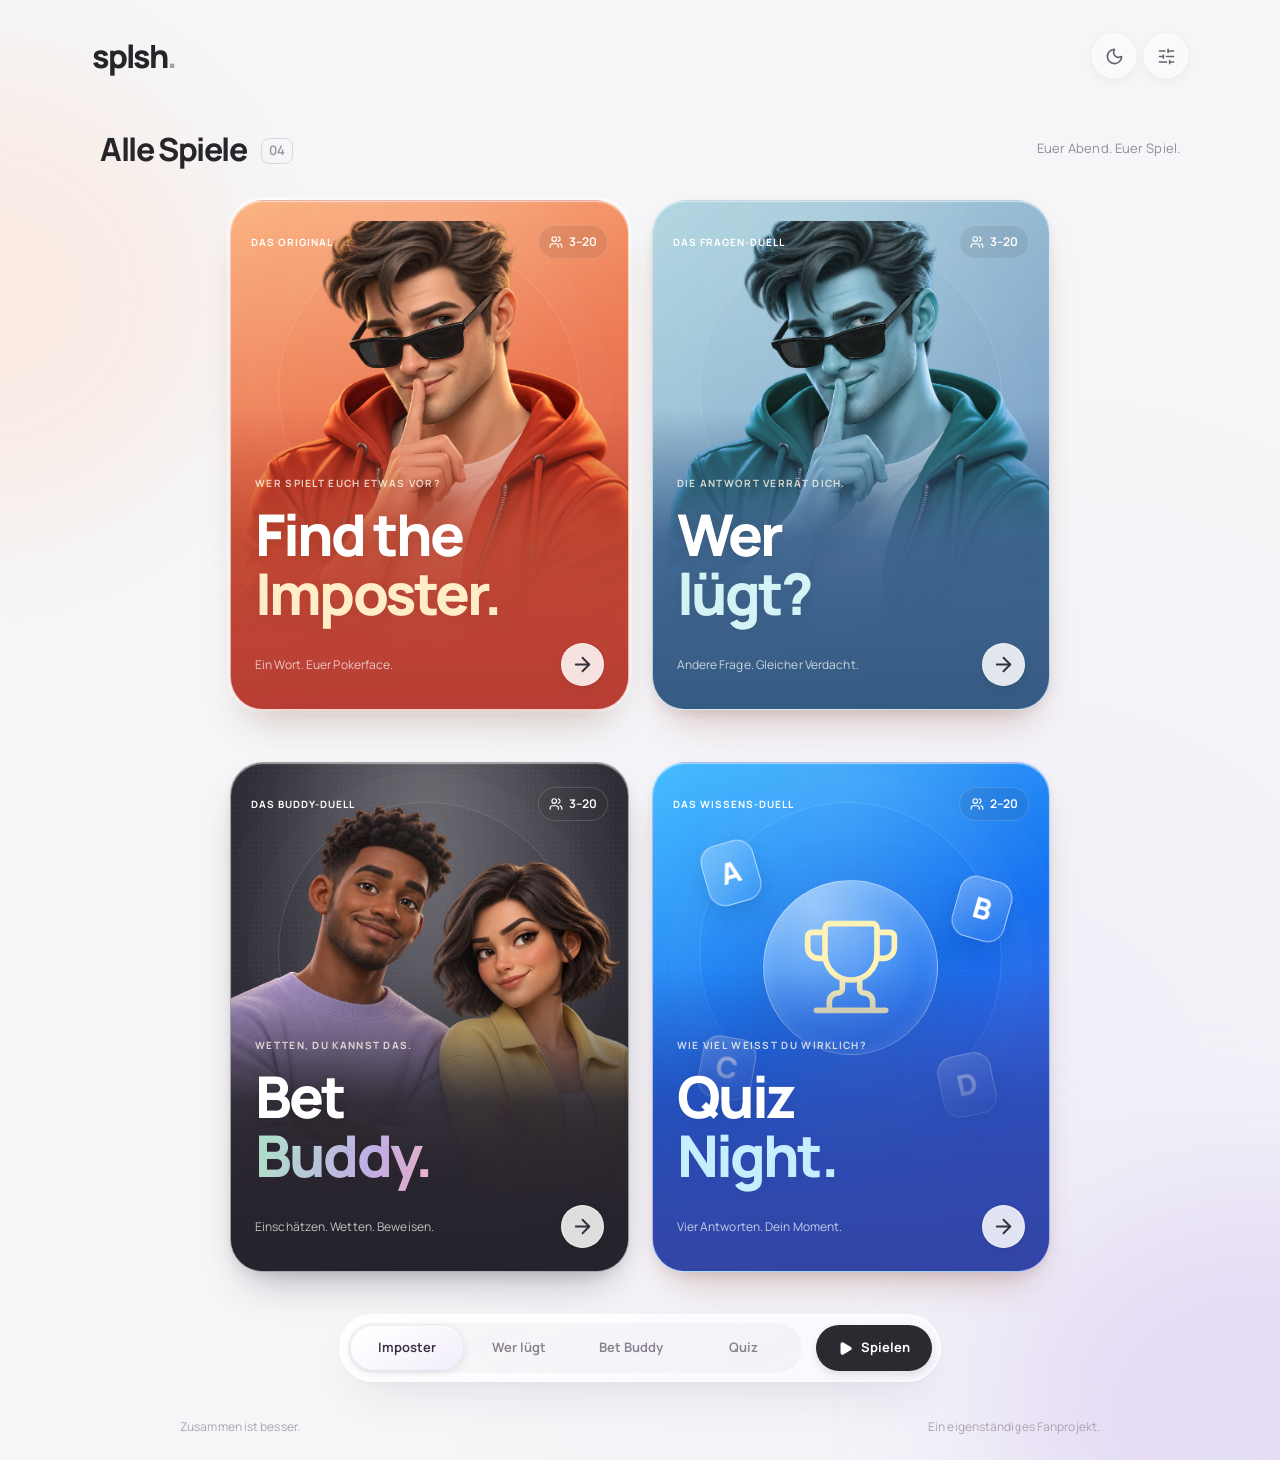
==== commit 42aa67c9: "Add files via upload" ====
--- a/index.html
+++ b/index.html
@@ -1,2 +1,2 @@
-<!DOCTYPE html><html lang="de"><head><meta charSet="utf-8"/><meta name="viewport" content="width=device-width, initial-scale=1, viewport-fit=cover, interactive-widget=resizes-content"/><link rel="stylesheet" href="./assets/static/css/index.CbF36vHx.css" data-rsc-css-href="./assets/static/css/index.CbF36vHx.css" data-precedence="vite-rsc/importer-resources"/><link rel="modulepreload" fetchPriority="low" href="./assets/static/chunks/index-D3S27Rw4.js"/><script src="./assets/static/chunks/rolldown-runtime-C60lm6uB.js" type="module" async=""></script><script src="./assets/static/chunks/framework-D_rUT4EX.js" type="module" async=""></script><link rel="modulepreload" href="./assets/static/chunks/layout-segment-context-BUkClG8i.js" crossorigin=""/><link rel="modulepreload" href="./assets/static/chunks/page-CA4EOAyz.js" crossorigin=""/><title>SPLSH! – Euer Spieleabend</title><meta name="description" content="Imposter, Wer lügt, Bet Buddy und Quiz: Partyspiele für Freunde auf einem Handy."/><link rel="manifest" href="./manifest.json"/><meta name="theme-color" content="#f5f5f7"/><meta name="mobile-web-app-capable" content="yes"/><meta name="apple-mobile-web-app-capable" content="yes"/><meta name="apple-mobile-web-app-title" content="SPLSH!"/><meta name="apple-mobile-web-app-status-bar-style" content="default"/><link rel="icon" href="./favicon.svg?v=8" type="image/svg+xml"/><link rel="apple-touch-icon" sizes="180x180" href="./splsh-touch-red.png"/><script>Object.assign(((self[Symbol.for("vinext.navigationRuntime")]??={bootstrap:{routeManifest:null},functions:{}}).bootstrap.rsc??={rsc:[]}),{params:{},nav:{"pathname":"/","searchParams":[]}})</script><link rel="modulepreload" href="./assets/static/chunks/index-D3S27Rw4.js" />
-</head><body><div class="library-shell"><div class="ambient ambient-one"></div><div class="ambient ambient-two"></div><header class="library-header"><button class="brand" aria-label="Zur Spielauswahl">splsh<span>.</span></button><button class="glass-icon" aria-label="Einstellungen öffnen"><svg xmlns="http://www.w3.org/2000/svg" width="19" height="19" viewBox="0 0 24 24" fill="none" stroke="currentColor" stroke-width="2" stroke-linecap="round" stroke-linejoin="round" class="lucide lucide-sliders-horizontal" aria-hidden="true"><path d="M10 5H3"></path><path d="M12 19H3"></path><path d="M14 3v4"></path><path d="M16 17v4"></path><path d="M21 12h-9"></path><path d="M21 19h-5"></path><path d="M21 5h-7"></path><path d="M8 10v4"></path><path d="M8 12H3"></path></svg></button></header><main class="library-main"><div class="library-title"><h1>Alle Spiele<span class="game-count">04</span></h1><span class="library-caption">Euer Abend. Euer Spiel.</span></div><div class="game-carousel"><div class="poster-track"><div class="poster-slide"><button class="poster poster-imposter is-selected" aria-label="Imposter spielen"><div class="poster-surface"><div class="poster-grain"></div><span class="poster-orbit"></span><div class="poster-meta"><span class="poster-label">DAS ORIGINAL</span><span class="glass-badge"><svg xmlns="http://www.w3.org/2000/svg" width="14" height="14" viewBox="0 0 24 24" fill="none" stroke="currentColor" stroke-width="2" stroke-linecap="round" stroke-linejoin="round" class="lucide lucide-users" aria-hidden="true"><path d="M16 21v-2a4 4 0 0 0-4-4H6a4 4 0 0 0-4 4v2"></path><path d="M16 3.128a4 4 0 0 1 0 7.744"></path><path d="M22 21v-2a4 4 0 0 0-3-3.87"></path><circle cx="9" cy="7" r="4"></circle></svg> <!-- -->3–20</span></div><div class="poster-art"><img src="./imposter-character.png" alt="" fetchPriority="high" draggable="false"/></div><div class="poster-copy"><span class="poster-eyebrow">WER SPIELT EUCH ETWAS VOR?</span><h2>Find the<br/><em>Imposter.</em></h2><div class="poster-bottom"><span>Ein Wort. Euer Pokerface.</span><span class="poster-play"><svg xmlns="http://www.w3.org/2000/svg" width="23" height="23" viewBox="0 0 24 24" fill="none" stroke="currentColor" stroke-width="2" stroke-linecap="round" stroke-linejoin="round" class="lucide lucide-arrow-right" aria-hidden="true"><path d="M5 12h14"></path><path d="m12 5 7 7-7 7"></path></svg></span></div></div></div></button></div><div class="poster-slide"><button class="poster poster-questions " aria-label="Wer lügt spielen"><div class="poster-surface"><div class="poster-grain"></div><span class="poster-orbit"></span><div class="poster-meta"><span class="poster-label">DAS FRAGEN-DUELL</span><span class="glass-badge"><svg xmlns="http://www.w3.org/2000/svg" width="14" height="14" viewBox="0 0 24 24" fill="none" stroke="currentColor" stroke-width="2" stroke-linecap="round" stroke-linejoin="round" class="lucide lucide-users" aria-hidden="true"><path d="M16 21v-2a4 4 0 0 0-4-4H6a4 4 0 0 0-4 4v2"></path><path d="M16 3.128a4 4 0 0 1 0 7.744"></path><path d="M22 21v-2a4 4 0 0 0-3-3.87"></path><circle cx="9" cy="7" r="4"></circle></svg> <!-- -->3–20</span></div><div class="poster-art"><img src="./imposter-character.png" alt="" fetchPriority="auto" draggable="false"/></div><div class="poster-copy"><span class="poster-eyebrow">DIE ANTWORT VERRÄT DICH.</span><h2>Wer<br/><em>lügt?</em></h2><div class="poster-bottom"><span>Andere Frage. Gleicher Verdacht.</span><span class="poster-play"><svg xmlns="http://www.w3.org/2000/svg" width="23" height="23" viewBox="0 0 24 24" fill="none" stroke="currentColor" stroke-width="2" stroke-linecap="round" stroke-linejoin="round" class="lucide lucide-arrow-right" aria-hidden="true"><path d="M5 12h14"></path><path d="m12 5 7 7-7 7"></path></svg></span></div></div></div></button></div><div class="poster-slide"><button class="poster poster-buddy " aria-label="Bet Buddy spielen"><div class="poster-surface"><div class="poster-grain"></div><span class="poster-orbit"></span><div class="poster-meta"><span class="poster-label">DAS BUDDY-DUELL</span><span class="glass-badge"><svg xmlns="http://www.w3.org/2000/svg" width="14" height="14" viewBox="0 0 24 24" fill="none" stroke="currentColor" stroke-width="2" stroke-linecap="round" stroke-linejoin="round" class="lucide lucide-users" aria-hidden="true"><path d="M16 21v-2a4 4 0 0 0-4-4H6a4 4 0 0 0-4 4v2"></path><path d="M16 3.128a4 4 0 0 1 0 7.744"></path><path d="M22 21v-2a4 4 0 0 0-3-3.87"></path><circle cx="9" cy="7" r="4"></circle></svg> <!-- -->3–20</span></div><div class="poster-art"><img src="./buddy-characters.png" alt="" fetchPriority="auto" draggable="false"/></div><div class="poster-copy"><span class="poster-eyebrow">WETTEN, DU KANNST DAS.</span><h2>Bet<br/><em>Buddy.</em></h2><div class="poster-bottom"><span>Einschätzen. Wetten. Beweisen.</span><span class="poster-play"><svg xmlns="http://www.w3.org/2000/svg" width="23" height="23" viewBox="0 0 24 24" fill="none" stroke="currentColor" stroke-width="2" stroke-linecap="round" stroke-linejoin="round" class="lucide lucide-arrow-right" aria-hidden="true"><path d="M5 12h14"></path><path d="m12 5 7 7-7 7"></path></svg></span></div></div></div></button></div><div class="poster-slide"><button class="poster poster-quiz " aria-label="Quiz spielen"><div class="poster-surface"><div class="poster-grain"></div><span class="poster-orbit"></span><div class="poster-meta"><span class="poster-label">DAS WISSENS-DUELL</span><span class="glass-badge"><svg xmlns="http://www.w3.org/2000/svg" width="14" height="14" viewBox="0 0 24 24" fill="none" stroke="currentColor" stroke-width="2" stroke-linecap="round" stroke-linejoin="round" class="lucide lucide-users" aria-hidden="true"><path d="M16 21v-2a4 4 0 0 0-4-4H6a4 4 0 0 0-4 4v2"></path><path d="M16 3.128a4 4 0 0 1 0 7.744"></path><path d="M22 21v-2a4 4 0 0 0-3-3.87"></path><circle cx="9" cy="7" r="4"></circle></svg> <!-- -->2–20</span></div><div class="quiz-poster-art" aria-hidden="true"><span class="quiz-orb"><svg xmlns="http://www.w3.org/2000/svg" width="104" height="104" viewBox="0 0 24 24" fill="none" stroke="currentColor" stroke-width="1.3" stroke-linecap="round" stroke-linejoin="round" class="lucide lucide-trophy" aria-hidden="true"><path d="M10 14.66V17a1 1 0 0 1-1 1 2 2 0 0 0-2 2v2"></path><path d="M14 14.66V17a1 1 0 0 0 1 1 2 2 0 0 1 2 2v2"></path><path d="M17.916 10H19.5A2.5 2.5 0 0 0 22 7.5V5a1 1 0 0 0-1-1h-3"></path><path d="M4 22h16"></path><path d="M6 9a6 6 0 0 0 12 0V3a1 1 0 0 0-1-1H7a1 1 0 0 0-1 1z"></path><path d="M6.084 10H4.5A2.5 2.5 0 0 1 2 7.5V5a1 1 0 0 1 1-1h3"></path></svg></span><span class="quiz-float quiz-float-a">A</span><span class="quiz-float quiz-float-b">B</span><span class="quiz-float quiz-float-c">C</span><span class="quiz-float quiz-float-d">D</span></div><div class="poster-copy"><span class="poster-eyebrow">WIE VIEL WEISST DU WIRKLICH?</span><h2>Quiz<br/><em>Night.</em></h2><div class="poster-bottom"><span>Vier Antworten. Dein Moment.</span><span class="poster-play"><svg xmlns="http://www.w3.org/2000/svg" width="23" height="23" viewBox="0 0 24 24" fill="none" stroke="currentColor" stroke-width="2" stroke-linecap="round" stroke-linejoin="round" class="lucide lucide-arrow-right" aria-hidden="true"><path d="M5 12h14"></path><path d="m12 5 7 7-7 7"></path></svg></span></div></div></div></button></div></div></div><div class="carousel-controls"><button aria-label="Vorheriges Spiel" disabled=""><svg xmlns="http://www.w3.org/2000/svg" width="18" height="18" viewBox="0 0 24 24" fill="none" stroke="currentColor" stroke-width="2" stroke-linecap="round" stroke-linejoin="round" class="lucide lucide-chevron-left" aria-hidden="true"><path d="m15 18-6-6 6-6"></path></svg></button><div class="carousel-dots"><button aria-label="Imposter auswählen" aria-pressed="true" class="active"></button><button aria-label="Wer lügt auswählen" aria-pressed="false" class=""></button><button aria-label="Bet Buddy auswählen" aria-pressed="false" class=""></button><button aria-label="Quiz auswählen" aria-pressed="false" class=""></button></div><button aria-label="Nächstes Spiel"><svg xmlns="http://www.w3.org/2000/svg" width="18" height="18" viewBox="0 0 24 24" fill="none" stroke="currentColor" stroke-width="2" stroke-linecap="round" stroke-linejoin="round" class="lucide lucide-chevron-right" aria-hidden="true"><path d="m9 18 6-6-6-6"></path></svg></button></div><nav class="glass-dock" aria-label="Spiel wählen und starten"><div class="dock-selector"><span aria-hidden="true" class="dock-indicator" style="--selected-offset:0%"></span><button aria-pressed="true">Imposter</button><button aria-pressed="false">Wer lügt</button><button aria-pressed="false">Bet Buddy</button><button aria-pressed="false">Quiz</button></div><button class="dock-play"><svg xmlns="http://www.w3.org/2000/svg" width="15" height="15" viewBox="0 0 24 24" fill="currentColor" stroke="currentColor" stroke-width="2" stroke-linecap="round" stroke-linejoin="round" class="lucide lucide-play" aria-hidden="true"><path d="M5 5a2 2 0 0 1 3.008-1.728l11.997 6.998a2 2 0 0 1 .003 3.458l-12 7A2 2 0 0 1 5 19z"></path></svg> Spielen</button></nav></main><footer class="library-footer"><span>Zusammen ist besser.</span><span>Ein eigenständiges Fanprojekt.</span></footer></div><script type="module" src="./assets/static/chunks/index-D3S27Rw4.js" id="_R_" async=""></script><script>((self[Symbol.for("vinext.navigationRuntime")]??={bootstrap:{routeManifest:null},functions:{}}).bootstrap.rsc??={rsc:[]}).rsc.push("2:I[\"3bb4c73cb361\",[],\"Children\",1]\n")</script><script>((self[Symbol.for("vinext.navigationRuntime")]??={bootstrap:{routeManifest:null},functions:{}}).bootstrap.rsc??={rsc:[]}).rsc.push("3:I[\"0bef8629d058\",[],\"GlobalErrorBoundary\",1]\n")</script><script>((self[Symbol.for("vinext.navigationRuntime")]??={bootstrap:{routeManifest:null},functions:{}}).bootstrap.rsc??={rsc:[]}).rsc.push("4:I[\"a7f3f1d63985\",[],\"default\",1]\n")</script><script>((self[Symbol.for("vinext.navigationRuntime")]??={bootstrap:{routeManifest:null},functions:{}}).bootstrap.rsc??={rsc:[]}).rsc.push("5:I[\"0bef8629d058\",[],\"ErrorBoundary\",1]\n")</script><script>((self[Symbol.for("vinext.navigationRuntime")]??={bootstrap:{routeManifest:null},functions:{}}).bootstrap.rsc??={rsc:[]}).rsc.push("6:I[\"bcc88b3729e4\",[],\"LayoutSegmentProvider\",1]\n")</script><script>((self[Symbol.for("vinext.navigationRuntime")]??={bootstrap:{routeManifest:null},functions:{}}).bootstrap.rsc??={rsc:[]}).rsc.push("7:I[\"3bb4c73cb361\",[],\"Slot\",1]\n")</script><script>((self[Symbol.for("vinext.navigationRuntime")]??={bootstrap:{routeManifest:null},functions:{}}).bootstrap.rsc??={rsc:[]}).rsc.push("8:I[\"0bef8629d058\",[],\"NotFoundBoundary\",1]\n")</script><script>((self[Symbol.for("vinext.navigationRuntime")]??={bootstrap:{routeManifest:null},functions:{}}).bootstrap.rsc??={rsc:[]}).rsc.push("9:I[\"fdec6512cad3\",[],\"AppRouterScrollTarget\",1]\n")</script><script>((self[Symbol.for("vinext.navigationRuntime")]??={bootstrap:{routeManifest:null},functions:{}}).bootstrap.rsc??={rsc:[]}).rsc.push("a:I[\"0bef8629d058\",[],\"RedirectBoundary\",1]\n")</script><script>((self[Symbol.for("vinext.navigationRuntime")]??={bootstrap:{routeManifest:null},functions:{}}).bootstrap.rsc??={rsc:[]}).rsc.push(":HL[\"./assets/static/css/index.CbF36vHx.css\",\"style\"     ]\n")</script><script>((self[Symbol.for("vinext.navigationRuntime")]??={bootstrap:{routeManifest:null},functions:{}}).bootstrap.rsc??={rsc:[]}).rsc.push("0:{\"page:/\":\"$L1\",\"layout:/\":[[[\"$\",\"link\",\"css:./assets/static/css/index.CbF36vHx.css\",{\"rel\":\"stylesheet\",\"precedence\":\"vite-rsc/importer-resources\",\"href\":\"./assets/static/css/index.CbF36vHx.css\",\"data-rsc-css-href\":\"./assets/static/css/index.CbF36vHx.css\"}],\"$undefined\"],[\"$\",\"html\",null,{\"lang\":\"de\",\"children\":[[\"$\",\"head\",null,{\"children\":[[\"$\",\"link\",null,{\"rel\":\"manifest\",\"href\":\"./manifest.json\"}],[\"$\",\"meta\",null,{\"name\":\"theme-color\",\"content\":\"#f5f5f7\"}],[\"$\",\"meta\",null,{\"name\":\"mobile-web-app-capable\",\"content\":\"yes\"}],[\"$\",\"meta\",null,{\"name\":\"apple-mobile-web-app-capable\",\"content\":\"yes\"}],[\"$\",\"meta\",null,{\"name\":\"apple-mobile-web-app-title\",\"content\":\"SPLSH!\"}],[\"$\",\"meta\",null,{\"name\":\"apple-mobile-web-app-status-bar-style\",\"content\":\"default\"}],[\"$\",\"link\",null,{\"rel\":\"icon\",\"href\":\"./favicon.svg?v=8\",\"type\":\"image/svg+xml\"}],[\"$\",\"link\",null,{\"rel\":\"apple-touch-icon\",\"sizes\":\"180x180\",\"href\":\"./splsh-touch-red.png\"}]]}],[\"$\",\"body\",null,{\"children\":[\"$\",\"$L2\",null,{}]}]]}]],\"route:/\":[[[\"$\",\"meta\",null,{\"charSet\":\"utf-8\"}],[[\"$\",\"title\",\"0\",{\"children\":\"SPLSH! – Euer Spieleabend\"}],[\"$\",\"meta\",\"1\",{\"name\":\"description\",\"content\":\"Imposter, Wer lügt, Bet Buddy und Quiz: Partyspiele für Freunde auf einem Handy.\"}]],[[\"$\",\"meta\",\"0\",{\"name\":\"viewport\",\"content\":\"width=device-width, initial-scale=1, viewport-fit=cover, interactive-widget=resizes-content\"}]]],[\"$\",\"$L3\",null,{\"fallback\":\"$4\",\"children\":[\"$\",\"$L5\",null,{\"fallback\":\"$4\",\"children\":[\"$\",\"$L6\",null,{\"providerId\":\"layout:/\",\"segmentMap\":{\"children\":[]},\"children\":[\"$\",\"$L7\",null,{\"id\":\"layout:/\",\"parallelSlots\":\"$undefined\",\"children\":[\"$\",\"$L8\",null,{\"resetKey\":\"\",\"fallback\":[[\"$\",\"title\",null,{\"children\":\"404: This page could not be found.\"}],[\"$\",\"div\",null,{\"style\":{\"fontFamily\":\"system-ui,\\\"Segoe UI\\\",Roboto,Helvetica,Arial,sans-serif,\\\"Apple Color Emoji\\\",\\\"Segoe UI Emoji\\\"\",\"height\":\"100vh\",\"textAlign\":\"center\",\"display\":\"flex\",\"flexDirection\":\"column\",\"alignItems\":\"center\",\"justifyContent\":\"center\"},\"children\":[\"$\",\"div\",null,{\"children\":[[\"$\",\"style\",null,{\"dangerouslySetInnerHTML\":{\"__html\":\"body{color:#000;background:#fff;margin:0}.next-error-h1{border-right:1px solid rgba(0,0,0,.3)}@media (prefers-color-scheme:dark){body{color:#fff;background:#000}.next-error-h1{border-right:1px solid rgba(255,255,255,.3)}}\"}}],[\"$\",\"h1\",null,{\"className\":\"next-error-h1\",\"style\":{\"display\":\"inline-block\",\"margin\":\"0 20px 0 0\",\"padding\":\"0 23px 0 0\",\"fontSize\":24,\"fontWeight\":500,\"verticalAlign\":\"top\",\"lineHeight\":\"49px\"},\"children\":404}],[\"$\",\"div\",null,{\"style\":{\"display\":\"inline-block\"},\"children\":[\"$\",\"h2\",null,{\"style\":{\"fontSize\":14,\"fontWeight\":400,\"lineHeight\":\"49px\",\"margin\":0},\"children\":\"This page could not be found.\"}]}]]}]}]],\"children\":[\"$\",\"$L9\",null,{\"children\":[\"$\",\"$La\",null,{\"children\":[[\"$\",\"$L6\",null,{\"providerId\":\"page:/\",\"segmentMap\":{\"children\":[\"__PAGE__\"]},\"children\":[\"$\",\"$L7\",null,{\"id\":\"page:/\"}]}],null]}]}]}]}]}]}]}],null,null],\"__route\":\"route:/\",\"__interceptionContext\":null,\"__layoutIds\":[\"layout:/\"],\"__rootLayout\":\"/\",\"__bfcacheSegmentIdentities\":{\"layout:/\":\"[\\\"layout\\\",\\\"layout:/\\\",\\\"root-boundary:/\\\",\\\"\\\"]\",\"page:/\":\"[\\\"page\\\",\\\"page:/\\\",\\\"root-boundary:/\\\",\\\"\\\"]\"},\"__srcPage\":[\"page\"],\"__layoutFlags\":{\"layout:/\":\"s\"},\"__artifactCompatibility\":{\"schemaVersion\":1,\"graphVersion\":\"app-route-graph:1177fd80f83fa7b0\",\"deploymentVersion\":\"7b76596d-4615-4319-925d-74ffbe383f6e\",\"appElementsSchemaVersion\":1,\"rscPayloadSchemaVersion\":1,\"rootBoundaryId\":\"/\",\"renderEpoch\":null}}\n")</script><script>((self[Symbol.for("vinext.navigationRuntime")]??={bootstrap:{routeManifest:null},functions:{}}).bootstrap.rsc??={rsc:[]}).rsc.push("b:I[\"6efdf509a785\",[],\"default\",1]\n")</script><script>((self[Symbol.for("vinext.navigationRuntime")]??={bootstrap:{routeManifest:null},functions:{}}).bootstrap.rsc??={rsc:[]}).rsc.push("1:[\"$\",\"$Lb\",null,{\"params\":\"$@c\",\"searchParams\":\"$@d\"}]\n")</script><script>((self[Symbol.for("vinext.navigationRuntime")]??={bootstrap:{routeManifest:null},functions:{}}).bootstrap.rsc??={rsc:[]}).rsc.push("c:{}\n")</script><script>((self[Symbol.for("vinext.navigationRuntime")]??={bootstrap:{routeManifest:null},functions:{}}).bootstrap.rsc??={rsc:[]}).rsc.push("d:{}\n")</script><script>Object.assign(((self[Symbol.for("vinext.navigationRuntime")]??={bootstrap:{routeManifest:null},functions:{}}).bootstrap.rsc??={rsc:[]}),{"initialCacheKind":"dynamic"});((self[Symbol.for("vinext.navigationRuntime")]??={bootstrap:{routeManifest:null},functions:{}}).bootstrap.rsc??={rsc:[]}).done=true</script></body></html>+<!DOCTYPE html><html lang="de"><head><meta charSet="utf-8"/><meta name="viewport" content="width=device-width, initial-scale=1, viewport-fit=cover, interactive-widget=resizes-content"/><link rel="stylesheet" href="./index.MZBLM7Yc.css" data-rsc-css-href="./index.MZBLM7Yc.css" data-precedence="vite-rsc/importer-resources"/><link rel="modulepreload" fetchPriority="low" href="./index-DJLd32W3.js"/><script src="./rolldown-runtime-C60lm6uB.js" type="module" async=""></script><script src="./framework-D_rUT4EX.js" type="module" async=""></script><link rel="modulepreload" href="./layout-segment-context-BEEIwIM-.js" crossorigin=""/><link rel="modulepreload" href="./page-CLDr2_Or.js" crossorigin=""/><title>SPLSH! – Euer Spieleabend</title><meta name="description" content="Imposter, Wer lügt, Bet Buddy und Quiz: Partyspiele für Freunde auf einem Handy."/><link rel="manifest" href="./manifest.json"/><meta name="theme-color" content="#f5f5f7"/><meta name="mobile-web-app-capable" content="yes"/><meta name="apple-mobile-web-app-capable" content="yes"/><meta name="apple-mobile-web-app-title" content="SPLSH!"/><meta name="apple-mobile-web-app-status-bar-style" content="default"/><link rel="icon" href="./favicon.svg?v=8" type="image/svg+xml"/><link rel="apple-touch-icon" sizes="180x180" href="./splsh-touch-red.png"/><script>Object.assign(((self[Symbol.for("vinext.navigationRuntime")]??={bootstrap:{routeManifest:null},functions:{}}).bootstrap.rsc??={rsc:[]}),{params:{},nav:{"pathname":"/","searchParams":[]}})</script><link rel="modulepreload" href="./index-DJLd32W3.js" />
+</head><body><div class="library-shell"><div class="ambient ambient-one"></div><div class="ambient ambient-two"></div><header class="library-header"><button class="brand" aria-label="Zur Spielauswahl">splsh<span>.</span></button><button class="glass-icon theme-button" aria-label="Dunkelmodus" aria-pressed="false" title="Dunkelmodus einschalten"><svg xmlns="http://www.w3.org/2000/svg" width="19" height="19" viewBox="0 0 24 24" fill="none" stroke="currentColor" stroke-width="2" stroke-linecap="round" stroke-linejoin="round" class="lucide lucide-moon" aria-hidden="true"><path d="M20.985 12.486a9 9 0 1 1-9.473-9.472c.405-.022.617.46.402.803a6 6 0 0 0 8.268 8.268c.344-.215.825-.004.803.401"></path></svg></button><button class="glass-icon" aria-label="Einstellungen öffnen"><svg xmlns="http://www.w3.org/2000/svg" width="19" height="19" viewBox="0 0 24 24" fill="none" stroke="currentColor" stroke-width="2" stroke-linecap="round" stroke-linejoin="round" class="lucide lucide-sliders-horizontal" aria-hidden="true"><path d="M10 5H3"></path><path d="M12 19H3"></path><path d="M14 3v4"></path><path d="M16 17v4"></path><path d="M21 12h-9"></path><path d="M21 19h-5"></path><path d="M21 5h-7"></path><path d="M8 10v4"></path><path d="M8 12H3"></path></svg></button></header><main class="library-main"><div class="library-title"><h1>Alle Spiele<span class="game-count">04</span></h1><span class="library-caption">Euer Abend. Euer Spiel.</span></div><div class="game-carousel"><div class="poster-track"><div class="poster-slide"><button class="poster poster-imposter is-selected" aria-label="Imposter spielen"><div class="poster-surface"><div class="poster-grain"></div><span class="poster-orbit"></span><div class="poster-meta"><span class="poster-label">DAS ORIGINAL</span><span class="glass-badge"><svg xmlns="http://www.w3.org/2000/svg" width="14" height="14" viewBox="0 0 24 24" fill="none" stroke="currentColor" stroke-width="2" stroke-linecap="round" stroke-linejoin="round" class="lucide lucide-users" aria-hidden="true"><path d="M16 21v-2a4 4 0 0 0-4-4H6a4 4 0 0 0-4 4v2"></path><path d="M16 3.128a4 4 0 0 1 0 7.744"></path><path d="M22 21v-2a4 4 0 0 0-3-3.87"></path><circle cx="9" cy="7" r="4"></circle></svg> <!-- -->3–20</span></div><div class="poster-art"><img src="./imposter-character.png" alt="" fetchPriority="high" draggable="false"/></div><div class="poster-copy"><span class="poster-eyebrow">WER SPIELT EUCH ETWAS VOR?</span><h2>Find the<br/><em>Imposter.</em></h2><div class="poster-bottom"><span>Ein Wort. Euer Pokerface.</span><span class="poster-play"><svg xmlns="http://www.w3.org/2000/svg" width="23" height="23" viewBox="0 0 24 24" fill="none" stroke="currentColor" stroke-width="2" stroke-linecap="round" stroke-linejoin="round" class="lucide lucide-arrow-right" aria-hidden="true"><path d="M5 12h14"></path><path d="m12 5 7 7-7 7"></path></svg></span></div></div></div></button></div><div class="poster-slide"><button class="poster poster-questions " aria-label="Wer lügt spielen"><div class="poster-surface"><div class="poster-grain"></div><span class="poster-orbit"></span><div class="poster-meta"><span class="poster-label">DAS FRAGEN-DUELL</span><span class="glass-badge"><svg xmlns="http://www.w3.org/2000/svg" width="14" height="14" viewBox="0 0 24 24" fill="none" stroke="currentColor" stroke-width="2" stroke-linecap="round" stroke-linejoin="round" class="lucide lucide-users" aria-hidden="true"><path d="M16 21v-2a4 4 0 0 0-4-4H6a4 4 0 0 0-4 4v2"></path><path d="M16 3.128a4 4 0 0 1 0 7.744"></path><path d="M22 21v-2a4 4 0 0 0-3-3.87"></path><circle cx="9" cy="7" r="4"></circle></svg> <!-- -->3–20</span></div><div class="poster-art"><img src="./imposter-character.png" alt="" fetchPriority="auto" draggable="false"/></div><div class="poster-copy"><span class="poster-eyebrow">DIE ANTWORT VERRÄT DICH.</span><h2>Wer<br/><em>lügt?</em></h2><div class="poster-bottom"><span>Andere Frage. Gleicher Verdacht.</span><span class="poster-play"><svg xmlns="http://www.w3.org/2000/svg" width="23" height="23" viewBox="0 0 24 24" fill="none" stroke="currentColor" stroke-width="2" stroke-linecap="round" stroke-linejoin="round" class="lucide lucide-arrow-right" aria-hidden="true"><path d="M5 12h14"></path><path d="m12 5 7 7-7 7"></path></svg></span></div></div></div></button></div><div class="poster-slide"><button class="poster poster-buddy " aria-label="Bet Buddy spielen"><div class="poster-surface"><div class="poster-grain"></div><span class="poster-orbit"></span><div class="poster-meta"><span class="poster-label">DAS BUDDY-DUELL</span><span class="glass-badge"><svg xmlns="http://www.w3.org/2000/svg" width="14" height="14" viewBox="0 0 24 24" fill="none" stroke="currentColor" stroke-width="2" stroke-linecap="round" stroke-linejoin="round" class="lucide lucide-users" aria-hidden="true"><path d="M16 21v-2a4 4 0 0 0-4-4H6a4 4 0 0 0-4 4v2"></path><path d="M16 3.128a4 4 0 0 1 0 7.744"></path><path d="M22 21v-2a4 4 0 0 0-3-3.87"></path><circle cx="9" cy="7" r="4"></circle></svg> <!-- -->3–20</span></div><div class="poster-art"><img src="./buddy-characters.png" alt="" fetchPriority="auto" draggable="false"/></div><div class="poster-copy"><span class="poster-eyebrow">WETTEN, DU KANNST DAS.</span><h2>Bet<br/><em>Buddy.</em></h2><div class="poster-bottom"><span>Einschätzen. Wetten. Beweisen.</span><span class="poster-play"><svg xmlns="http://www.w3.org/2000/svg" width="23" height="23" viewBox="0 0 24 24" fill="none" stroke="currentColor" stroke-width="2" stroke-linecap="round" stroke-linejoin="round" class="lucide lucide-arrow-right" aria-hidden="true"><path d="M5 12h14"></path><path d="m12 5 7 7-7 7"></path></svg></span></div></div></div></button></div><div class="poster-slide"><button class="poster poster-quiz " aria-label="Quiz spielen"><div class="poster-surface"><div class="poster-grain"></div><span class="poster-orbit"></span><div class="poster-meta"><span class="poster-label">DAS WISSENS-DUELL</span><span class="glass-badge"><svg xmlns="http://www.w3.org/2000/svg" width="14" height="14" viewBox="0 0 24 24" fill="none" stroke="currentColor" stroke-width="2" stroke-linecap="round" stroke-linejoin="round" class="lucide lucide-users" aria-hidden="true"><path d="M16 21v-2a4 4 0 0 0-4-4H6a4 4 0 0 0-4 4v2"></path><path d="M16 3.128a4 4 0 0 1 0 7.744"></path><path d="M22 21v-2a4 4 0 0 0-3-3.87"></path><circle cx="9" cy="7" r="4"></circle></svg> <!-- -->2–20</span></div><div class="quiz-poster-art" aria-hidden="true"><span class="quiz-orb"><svg xmlns="http://www.w3.org/2000/svg" width="104" height="104" viewBox="0 0 24 24" fill="none" stroke="currentColor" stroke-width="1.3" stroke-linecap="round" stroke-linejoin="round" class="lucide lucide-trophy" aria-hidden="true"><path d="M10 14.66V17a1 1 0 0 1-1 1 2 2 0 0 0-2 2v2"></path><path d="M14 14.66V17a1 1 0 0 0 1 1 2 2 0 0 1 2 2v2"></path><path d="M17.916 10H19.5A2.5 2.5 0 0 0 22 7.5V5a1 1 0 0 0-1-1h-3"></path><path d="M4 22h16"></path><path d="M6 9a6 6 0 0 0 12 0V3a1 1 0 0 0-1-1H7a1 1 0 0 0-1 1z"></path><path d="M6.084 10H4.5A2.5 2.5 0 0 1 2 7.5V5a1 1 0 0 1 1-1h3"></path></svg></span><span class="quiz-float quiz-float-a">A</span><span class="quiz-float quiz-float-b">B</span><span class="quiz-float quiz-float-c">C</span><span class="quiz-float quiz-float-d">D</span></div><div class="poster-copy"><span class="poster-eyebrow">WIE VIEL WEISST DU WIRKLICH?</span><h2>Quiz<br/><em>Night.</em></h2><div class="poster-bottom"><span>Vier Antworten. Dein Moment.</span><span class="poster-play"><svg xmlns="http://www.w3.org/2000/svg" width="23" height="23" viewBox="0 0 24 24" fill="none" stroke="currentColor" stroke-width="2" stroke-linecap="round" stroke-linejoin="round" class="lucide lucide-arrow-right" aria-hidden="true"><path d="M5 12h14"></path><path d="m12 5 7 7-7 7"></path></svg></span></div></div></div></button></div></div></div><div class="carousel-controls"><button aria-label="Vorheriges Spiel" disabled=""><svg xmlns="http://www.w3.org/2000/svg" width="18" height="18" viewBox="0 0 24 24" fill="none" stroke="currentColor" stroke-width="2" stroke-linecap="round" stroke-linejoin="round" class="lucide lucide-chevron-left" aria-hidden="true"><path d="m15 18-6-6 6-6"></path></svg></button><div class="carousel-dots"><button aria-label="Imposter auswählen" aria-pressed="true" class="active"></button><button aria-label="Wer lügt auswählen" aria-pressed="false" class=""></button><button aria-label="Bet Buddy auswählen" aria-pressed="false" class=""></button><button aria-label="Quiz auswählen" aria-pressed="false" class=""></button></div><button aria-label="Nächstes Spiel"><svg xmlns="http://www.w3.org/2000/svg" width="18" height="18" viewBox="0 0 24 24" fill="none" stroke="currentColor" stroke-width="2" stroke-linecap="round" stroke-linejoin="round" class="lucide lucide-chevron-right" aria-hidden="true"><path d="m9 18 6-6-6-6"></path></svg></button></div><nav class="glass-dock" aria-label="Spiel wählen und starten"><div class="dock-selector"><span aria-hidden="true" class="dock-indicator" style="--selected-offset:0%"></span><button aria-pressed="true">Imposter</button><button aria-pressed="false">Wer lügt</button><button aria-pressed="false">Bet Buddy</button><button aria-pressed="false">Quiz</button></div><button class="dock-play"><svg xmlns="http://www.w3.org/2000/svg" width="15" height="15" viewBox="0 0 24 24" fill="currentColor" stroke="currentColor" stroke-width="2" stroke-linecap="round" stroke-linejoin="round" class="lucide lucide-play" aria-hidden="true"><path d="M5 5a2 2 0 0 1 3.008-1.728l11.997 6.998a2 2 0 0 1 .003 3.458l-12 7A2 2 0 0 1 5 19z"></path></svg> Spielen</button></nav></main><footer class="library-footer"><span>Zusammen ist besser.</span><span>Ein eigenständiges Fanprojekt.</span></footer></div><script type="module" src="./index-DJLd32W3.js" id="_R_" async=""></script><script>((self[Symbol.for("vinext.navigationRuntime")]??={bootstrap:{routeManifest:null},functions:{}}).bootstrap.rsc??={rsc:[]}).rsc.push("2:I[\"3bb4c73cb361\",[],\"Children\",1]\n")</script><script>((self[Symbol.for("vinext.navigationRuntime")]??={bootstrap:{routeManifest:null},functions:{}}).bootstrap.rsc??={rsc:[]}).rsc.push("3:I[\"0bef8629d058\",[],\"GlobalErrorBoundary\",1]\n")</script><script>((self[Symbol.for("vinext.navigationRuntime")]??={bootstrap:{routeManifest:null},functions:{}}).bootstrap.rsc??={rsc:[]}).rsc.push("4:I[\"a7f3f1d63985\",[],\"default\",1]\n")</script><script>((self[Symbol.for("vinext.navigationRuntime")]??={bootstrap:{routeManifest:null},functions:{}}).bootstrap.rsc??={rsc:[]}).rsc.push("5:I[\"0bef8629d058\",[],\"ErrorBoundary\",1]\n")</script><script>((self[Symbol.for("vinext.navigationRuntime")]??={bootstrap:{routeManifest:null},functions:{}}).bootstrap.rsc??={rsc:[]}).rsc.push("6:I[\"bcc88b3729e4\",[],\"LayoutSegmentProvider\",1]\n")</script><script>((self[Symbol.for("vinext.navigationRuntime")]??={bootstrap:{routeManifest:null},functions:{}}).bootstrap.rsc??={rsc:[]}).rsc.push("7:I[\"3bb4c73cb361\",[],\"Slot\",1]\n")</script><script>((self[Symbol.for("vinext.navigationRuntime")]??={bootstrap:{routeManifest:null},functions:{}}).bootstrap.rsc??={rsc:[]}).rsc.push("8:I[\"0bef8629d058\",[],\"NotFoundBoundary\",1]\n")</script><script>((self[Symbol.for("vinext.navigationRuntime")]??={bootstrap:{routeManifest:null},functions:{}}).bootstrap.rsc??={rsc:[]}).rsc.push("9:I[\"fdec6512cad3\",[],\"AppRouterScrollTarget\",1]\n")</script><script>((self[Symbol.for("vinext.navigationRuntime")]??={bootstrap:{routeManifest:null},functions:{}}).bootstrap.rsc??={rsc:[]}).rsc.push("a:I[\"0bef8629d058\",[],\"RedirectBoundary\",1]\n")</script><script>((self[Symbol.for("vinext.navigationRuntime")]??={bootstrap:{routeManifest:null},functions:{}}).bootstrap.rsc??={rsc:[]}).rsc.push(":HL[\"./index.MZBLM7Yc.css\",\"style\"     ]\n")</script><script>((self[Symbol.for("vinext.navigationRuntime")]??={bootstrap:{routeManifest:null},functions:{}}).bootstrap.rsc??={rsc:[]}).rsc.push("0:{\"page:/\":\"$L1\",\"layout:/\":[[[\"$\",\"link\",\"css:./index.MZBLM7Yc.css\",{\"rel\":\"stylesheet\",\"precedence\":\"vite-rsc/importer-resources\",\"href\":\"./index.MZBLM7Yc.css\",\"data-rsc-css-href\":\"./index.MZBLM7Yc.css\"}],\"$undefined\"],[\"$\",\"html\",null,{\"lang\":\"de\",\"children\":[[\"$\",\"head\",null,{\"children\":[[\"$\",\"link\",null,{\"rel\":\"manifest\",\"href\":\"./manifest.json\"}],[\"$\",\"meta\",null,{\"name\":\"theme-color\",\"content\":\"#f5f5f7\"}],[\"$\",\"meta\",null,{\"name\":\"mobile-web-app-capable\",\"content\":\"yes\"}],[\"$\",\"meta\",null,{\"name\":\"apple-mobile-web-app-capable\",\"content\":\"yes\"}],[\"$\",\"meta\",null,{\"name\":\"apple-mobile-web-app-title\",\"content\":\"SPLSH!\"}],[\"$\",\"meta\",null,{\"name\":\"apple-mobile-web-app-status-bar-style\",\"content\":\"default\"}],[\"$\",\"link\",null,{\"rel\":\"icon\",\"href\":\"./favicon.svg?v=8\",\"type\":\"image/svg+xml\"}],[\"$\",\"link\",null,{\"rel\":\"apple-touch-icon\",\"sizes\":\"180x180\",\"href\":\"./splsh-touch-red.png\"}]]}],[\"$\",\"body\",null,{\"children\":[\"$\",\"$L2\",null,{}]}]]}]],\"route:/\":[[[\"$\",\"meta\",null,{\"charSet\":\"utf-8\"}],[[\"$\",\"title\",\"0\",{\"children\":\"SPLSH! – Euer Spieleabend\"}],[\"$\",\"meta\",\"1\",{\"name\":\"description\",\"content\":\"Imposter, Wer lügt, Bet Buddy und Quiz: Partyspiele für Freunde auf einem Handy.\"}]],[[\"$\",\"meta\",\"0\",{\"name\":\"viewport\",\"content\":\"width=device-width, initial-scale=1, viewport-fit=cover, interactive-widget=resizes-content\"}]]],[\"$\",\"$L3\",null,{\"fallback\":\"$4\",\"children\":[\"$\",\"$L5\",null,{\"fallback\":\"$4\",\"children\":[\"$\",\"$L6\",null,{\"providerId\":\"layout:/\",\"segmentMap\":{\"children\":[]},\"children\":[\"$\",\"$L7\",null,{\"id\":\"layout:/\",\"parallelSlots\":\"$undefined\",\"children\":[\"$\",\"$L8\",null,{\"resetKey\":\"\",\"fallback\":[[\"$\",\"title\",null,{\"children\":\"404: This page could not be found.\"}],[\"$\",\"div\",null,{\"style\":{\"fontFamily\":\"system-ui,\\\"Segoe UI\\\",Roboto,Helvetica,Arial,sans-serif,\\\"Apple Color Emoji\\\",\\\"Segoe UI Emoji\\\"\",\"height\":\"100vh\",\"textAlign\":\"center\",\"display\":\"flex\",\"flexDirection\":\"column\",\"alignItems\":\"center\",\"justifyContent\":\"center\"},\"children\":[\"$\",\"div\",null,{\"children\":[[\"$\",\"style\",null,{\"dangerouslySetInnerHTML\":{\"__html\":\"body{color:#000;background:#fff;margin:0}.next-error-h1{border-right:1px solid rgba(0,0,0,.3)}@media (prefers-color-scheme:dark){body{color:#fff;background:#000}.next-error-h1{border-right:1px solid rgba(255,255,255,.3)}}\"}}],[\"$\",\"h1\",null,{\"className\":\"next-error-h1\",\"style\":{\"display\":\"inline-block\",\"margin\":\"0 20px 0 0\",\"padding\":\"0 23px 0 0\",\"fontSize\":24,\"fontWeight\":500,\"verticalAlign\":\"top\",\"lineHeight\":\"49px\"},\"children\":404}],[\"$\",\"div\",null,{\"style\":{\"display\":\"inline-block\"},\"children\":[\"$\",\"h2\",null,{\"style\":{\"fontSize\":14,\"fontWeight\":400,\"lineHeight\":\"49px\",\"margin\":0},\"children\":\"This page could not be found.\"}]}]]}]}]],\"children\":[\"$\",\"$L9\",null,{\"children\":[\"$\",\"$La\",null,{\"children\":[[\"$\",\"$L6\",null,{\"providerId\":\"page:/\",\"segmentMap\":{\"children\":[\"__PAGE__\"]},\"children\":[\"$\",\"$L7\",null,{\"id\":\"page:/\"}]}],null]}]}]}]}]}]}]}],null,null],\"__route\":\"route:/\",\"__interceptionContext\":null,\"__layoutIds\":[\"layout:/\"],\"__rootLayout\":\"/\",\"__bfcacheSegmentIdentities\":{\"layout:/\":\"[\\\"layout\\\",\\\"layout:/\\\",\\\"root-boundary:/\\\",\\\"\\\"]\",\"page:/\":\"[\\\"page\\\",\\\"page:/\\\",\\\"root-boundary:/\\\",\\\"\\\"]\"},\"__srcPage\":[\"page\"],\"__layoutFlags\":{\"layout:/\":\"s\"},\"__artifactCompatibility\":{\"schemaVersion\":1,\"graphVersion\":\"app-route-graph:1177fd80f83fa7b0\",\"deploymentVersion\":\"67502baf-c673-4499-98fe-f34a1c0a6002\",\"appElementsSchemaVersion\":1,\"rscPayloadSchemaVersion\":1,\"rootBoundaryId\":\"/\",\"renderEpoch\":null}}\n")</script><script>((self[Symbol.for("vinext.navigationRuntime")]??={bootstrap:{routeManifest:null},functions:{}}).bootstrap.rsc??={rsc:[]}).rsc.push("b:I[\"6efdf509a785\",[],\"default\",1]\n")</script><script>((self[Symbol.for("vinext.navigationRuntime")]??={bootstrap:{routeManifest:null},functions:{}}).bootstrap.rsc??={rsc:[]}).rsc.push("1:[\"$\",\"$Lb\",null,{\"params\":\"$@c\",\"searchParams\":\"$@d\"}]\n")</script><script>((self[Symbol.for("vinext.navigationRuntime")]??={bootstrap:{routeManifest:null},functions:{}}).bootstrap.rsc??={rsc:[]}).rsc.push("c:{}\n")</script><script>((self[Symbol.for("vinext.navigationRuntime")]??={bootstrap:{routeManifest:null},functions:{}}).bootstrap.rsc??={rsc:[]}).rsc.push("d:{}\n")</script><script>Object.assign(((self[Symbol.for("vinext.navigationRuntime")]??={bootstrap:{routeManifest:null},functions:{}}).bootstrap.rsc??={rsc:[]}),{"initialCacheKind":"dynamic"});((self[Symbol.for("vinext.navigationRuntime")]??={bootstrap:{routeManifest:null},functions:{}}).bootstrap.rsc??={rsc:[]}).done=true</script></body></html>
